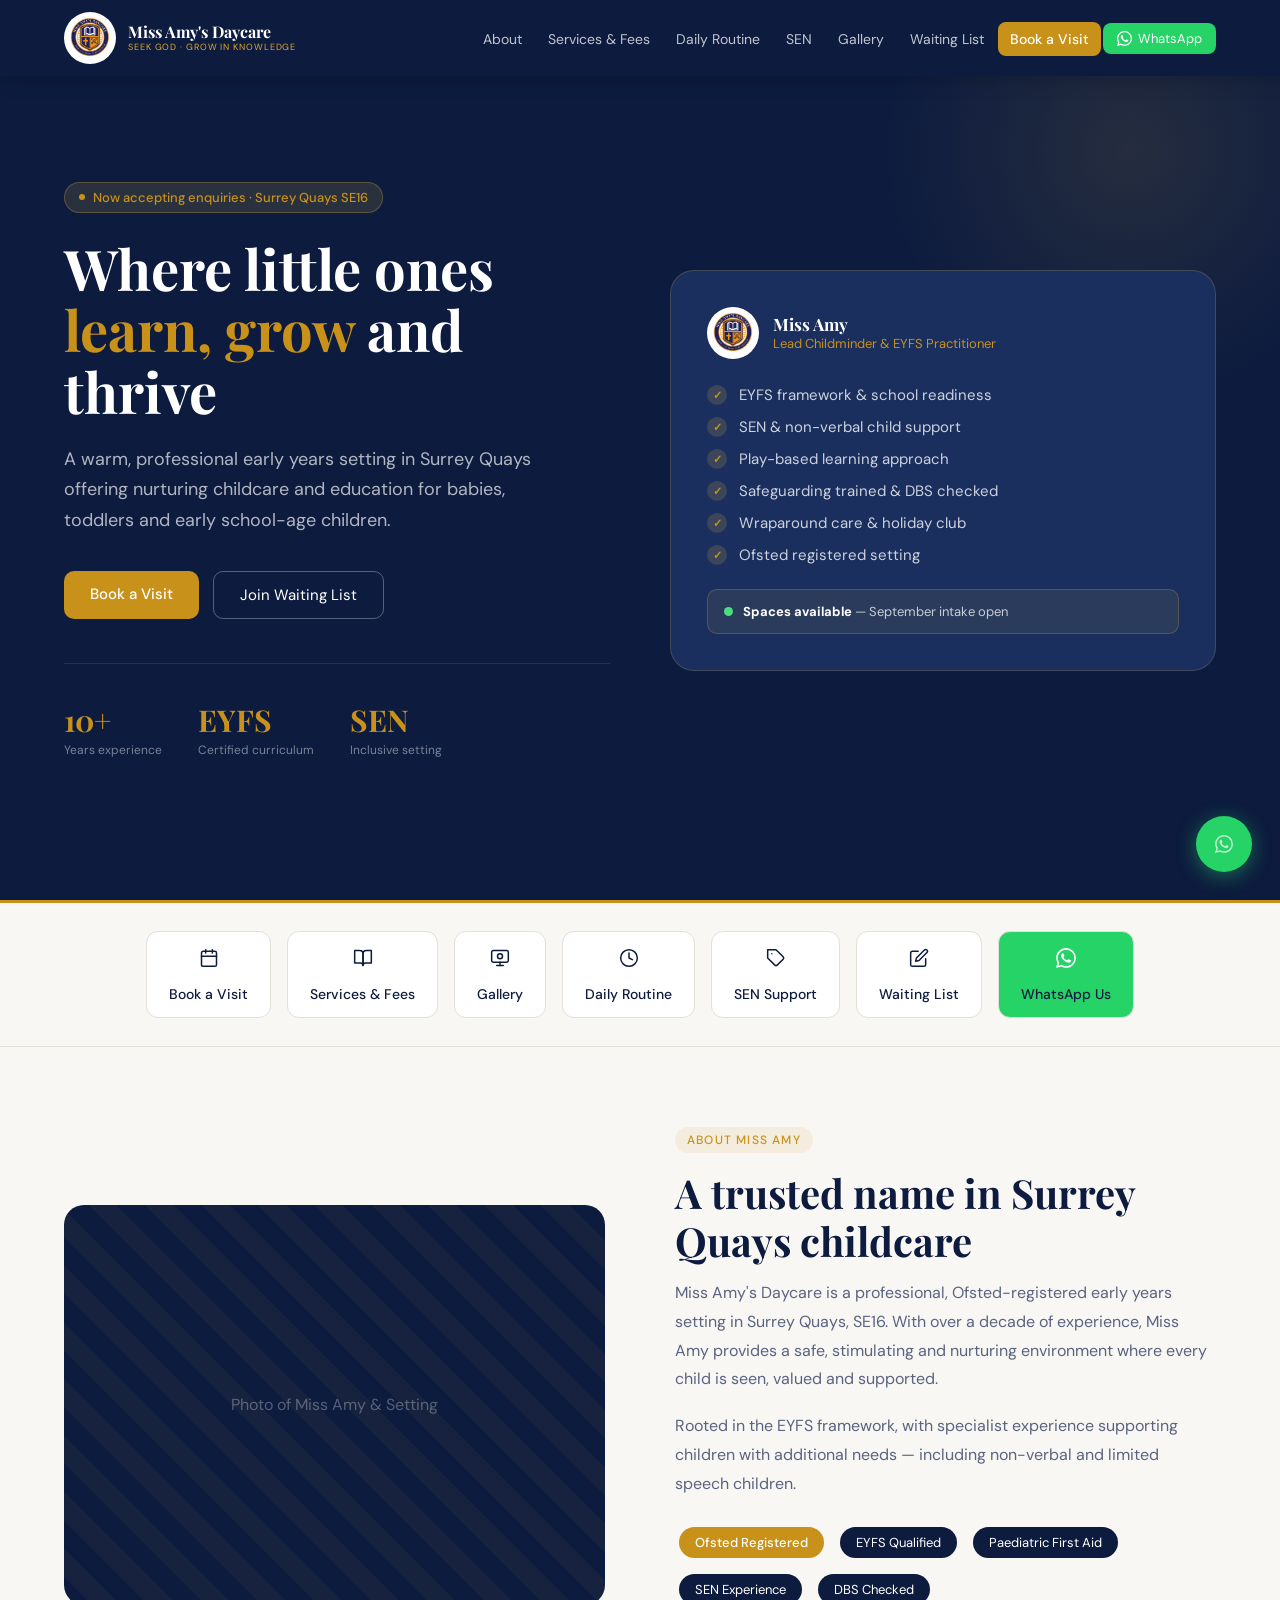
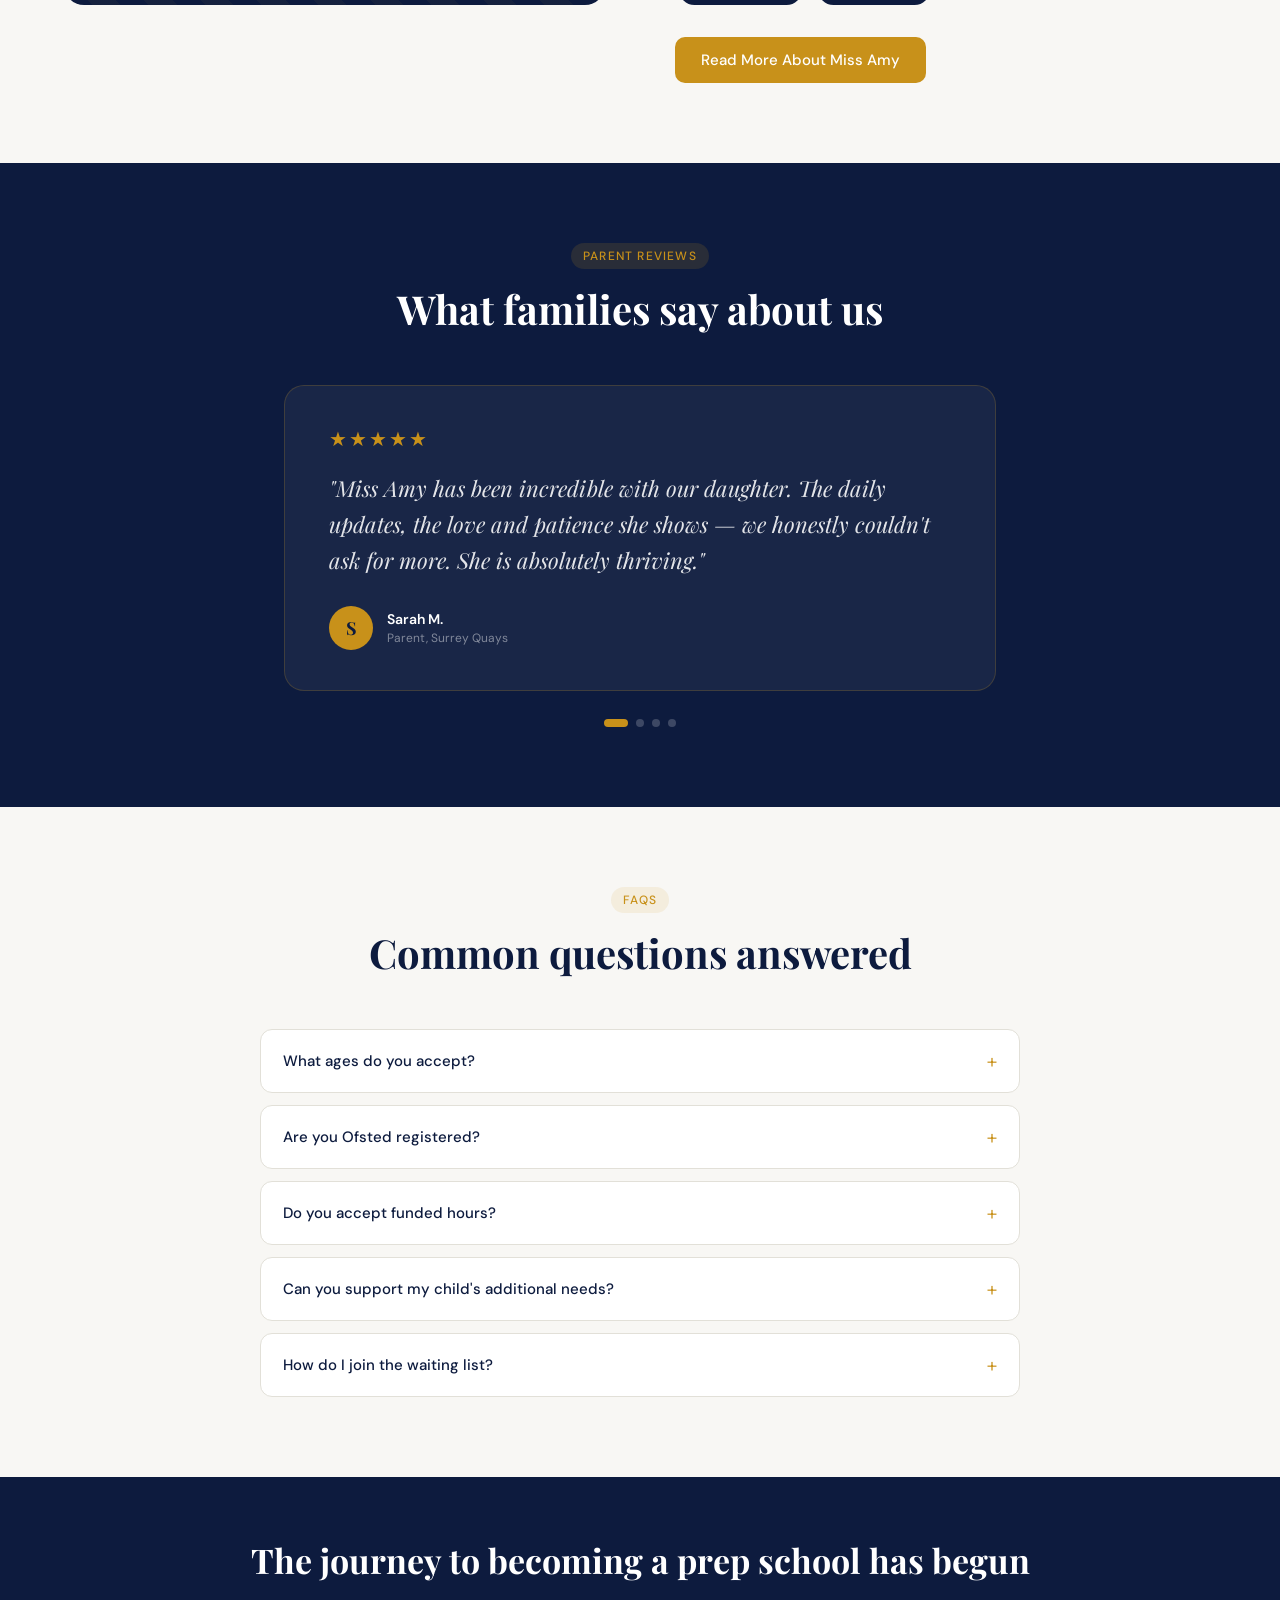
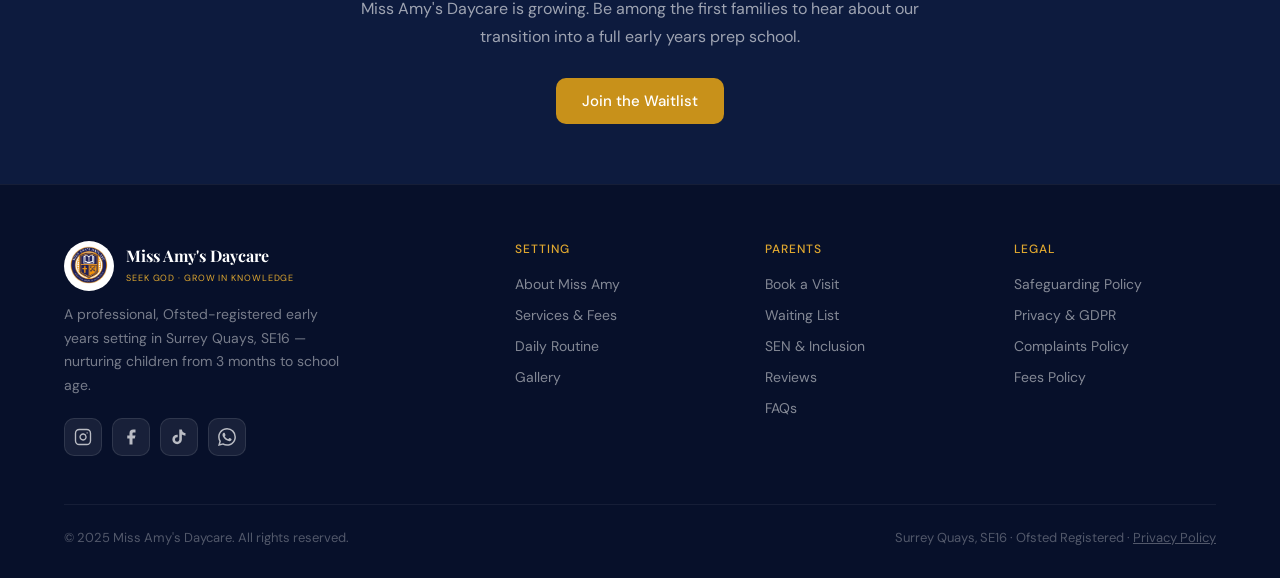
==== index.html @ d349f45c "Add files via upload" ====
<!DOCTYPE html>
<html lang="en">
<head>
  <meta charset="UTF-8">
  <meta name="viewport" content="width=device-width, initial-scale=1.0">
  <title>Miss Amy's Daycare — Surrey Quays SE16</title>
  <link rel="stylesheet" href="style.css">
  <style>
    /* HERO */
    #home {
      min-height: 100vh; background: var(--navy);
      display: grid; grid-template-columns: 1fr 1fr;
      align-items: center; padding: 120px 5% 80px; gap: 60px;
      position: relative; overflow: hidden;
    }
    #home::before {
      content: ''; position: absolute; top: -100px; right: -100px;
      width: 500px; height: 500px;
      background: radial-gradient(circle, rgba(245,200,66,0.1) 0%, transparent 70%);
      pointer-events: none;
    }
    .hero-badge {
      display: inline-flex; align-items: center; gap: 8px;
      background: rgba(245,200,66,0.12); border: 1px solid rgba(245,200,66,0.25);
      color: var(--yellow); font-size: 13px; font-weight: 500;
      padding: 6px 14px; border-radius: 100px; margin-bottom: 24px;
    }
    .hero-badge::before { content:''; width:6px; height:6px; background:var(--yellow); border-radius:50%; }
    .hero-content h1 { font-size: clamp(34px,5vw,56px); color: var(--white); line-height: 1.1; margin-bottom: 22px; }
    .hero-content h1 em { font-style: normal; color: var(--yellow); }
    .hero-content p { font-size: 18px; line-height: 1.7; color: rgba(255,255,255,0.68); max-width: 480px; margin-bottom: 36px; }
    .hero-actions { display: flex; gap: 14px; flex-wrap: wrap; }
    .hero-stats { display: flex; gap: 36px; margin-top: 44px; padding-top: 36px; border-top: 1px solid rgba(255,255,255,0.1); }
    .stat-num { font-family: 'Playfair Display', serif; font-size: 30px; color: var(--yellow); font-weight: 700; }
    .stat-label { font-size: 12px; color: rgba(255,255,255,0.45); margin-top: 2px; }

    .hero-card { background: var(--navy-mid); border: 1px solid rgba(245,200,66,0.18); border-radius: 24px; padding: 36px; }
    .hero-card-header { display: flex; align-items: center; gap: 14px; margin-bottom: 26px; }
    .avatar { width: 52px; height: 52px; border-radius: 50%; background: var(--yellow); display: flex; align-items: center; justify-content: center; font-family: 'Playfair Display', serif; font-size: 22px; color: var(--navy); font-weight: 700; }
    .hero-card-header h3 { color: var(--white); font-size: 17px; }
    .hero-card-header p { color: var(--yellow); font-size: 13px; margin: 0; }
    .feature-list { list-style: none; display: flex; flex-direction: column; gap: 12px; }
    .feature-list li { display: flex; align-items: center; gap: 12px; color: rgba(255,255,255,0.78); font-size: 15px; }
    .feature-list li::before { content:'✓'; width:20px; height:20px; min-width:20px; background:rgba(245,200,66,0.15); color:var(--yellow); border-radius:50%; display:flex; align-items:center; justify-content:center; font-size:11px; font-weight:700; }
    .avail-badge { margin-top:24px; padding:13px 16px; background:rgba(245,200,66,0.08); border:1px solid rgba(245,200,66,0.2); border-radius:10px; display:flex; align-items:center; gap:10px; }
    .avail-dot { width:9px; height:9px; background:#4ade80; border-radius:50%; animation: pulse 2s infinite; }
    @keyframes pulse { 0%,100%{opacity:1} 50%{opacity:0.3} }
    .avail-badge span { color:rgba(255,255,255,0.75); font-size:13px; }

    /* QUICK ACTIONS */
    .quick-actions { background: var(--off-white); padding: 28px 5%; border-top: 3px solid var(--yellow); border-bottom: 1px solid var(--border); }
    .quick-actions-inner { display: flex; gap: 16px; justify-content: center; flex-wrap: wrap; }
    .quick-btn {
      background: var(--white); color: var(--navy);
      padding: 14px 22px; border-radius: 12px;
      text-decoration: none; font-size: 14px; font-weight: 500;
      display: flex; align-items: center; gap: 10px;
      transition: all 0.25s; border: 1.5px solid var(--border);
      flex-direction: column; text-align: center;
    }
    .quick-btn:hover { background: var(--navy); color: var(--white); border-color: var(--navy); transform: translateY(-3px); box-shadow: 0 8px 24px rgba(13,27,62,0.12); }
    .quick-btn .icon { font-size: 22px; }
    .quick-btn:hover .icon { transform: scale(1.1); }

    /* ABOUT STRIP */
    .about-strip { background: var(--off-white); padding: 80px 5%; }
    .about-strip-inner { display: grid; grid-template-columns: 1fr 1fr; gap: 70px; align-items: center; }
    .about-img { background: var(--navy); border-radius: 20px; height: 400px; display: flex; align-items: center; justify-content: center; position: relative; overflow: hidden; }
    .about-img::before { content:''; position:absolute; inset:0; background: repeating-linear-gradient(45deg,transparent,transparent 20px,rgba(245,200,66,0.04) 20px,rgba(245,200,66,0.04) 40px); }
    .about-img span { color: rgba(255,255,255,0.3); font-size: 16px; z-index:1; }
    .about-text p { font-size:16px; line-height:1.8; color:var(--muted); margin-bottom:18px; }
    .chips-row { display: flex; flex-wrap: wrap; gap: 8px; margin-top: 24px; }



    /* FAQS */
    #faqs { background: var(--off-white); }
    .faq-list { max-width: 760px; margin: 0 auto; display: flex; flex-direction: column; gap: 12px; }
    .faq-item { background: var(--white); border-radius: 12px; border: 1px solid var(--border); overflow: hidden; }
    .faq-q { width:100%; text-align:left; padding:18px 22px; background:none; border:none; cursor:pointer; display:flex; justify-content:space-between; align-items:center; font-family:'DM Sans',sans-serif; font-size:15px; font-weight:500; color:var(--navy); }
    .faq-q::after { content:'+'; font-size:20px; color:var(--yellow); font-weight:300; }
    .faq-a { display:none; padding:0 22px 18px; font-size:14px; color:var(--muted); line-height:1.7; }
    .faq-item.open .faq-q::after { content:'−'; }
    .faq-item.open .faq-a { display:block; }

    /* VISION */
    .vision-bar { background: var(--navy); padding: 60px 5%; text-align: center; }
    .vision-bar h2 { font-size: clamp(22px,3vw,34px); color: var(--white); margin-bottom: 12px; }
    .vision-bar p { font-size:16px; color:rgba(255,255,255,0.6); max-width:560px; margin:0 auto 28px; line-height:1.7; }

    @media (max-width: 900px) {
      #home { grid-template-columns: 1fr; }
      .hero-card { display: none; }
      .about-strip-inner { grid-template-columns: 1fr; }
      .testi-grid { grid-template-columns: 1fr; }
    }
  </style>
</head>
<body>
  <div id="nav-placeholder"></div>

  <!-- HERO -->
  <section id="home">
    <div class="hero-content fade-in">
      <div class="hero-badge">Now accepting enquiries · Surrey Quays SE16</div>
      <h1>Where little ones <em>learn, grow</em> and thrive</h1>
      <p>A warm, professional early years setting in Surrey Quays offering nurturing childcare and education for babies, toddlers and early school-age children.</p>
      <div class="hero-actions">
        <a href="book-a-visit.html" class="btn-primary">Book a Visit</a>
        <a href="waiting-list.html" class="btn-outline-white">Join Waiting List</a>
      </div>
      <div class="hero-stats">
        <div><div class="stat-num">10+</div><div class="stat-label">Years experience</div></div>
        <div><div class="stat-num">EYFS</div><div class="stat-label">Certified curriculum</div></div>
        <div><div class="stat-num">SEN</div><div class="stat-label">Inclusive setting</div></div>
      </div>
    </div>
    <div class="hero-card fade-in">
      <div class="hero-card-header">
        <div class="avatar" style="background:white;padding:2px;"><img src="MISSAMY_LOGO.png" alt="Logo" style="width:100%;height:100%;object-fit:contain;border-radius:50%;"></div>
        <div><h3>Miss Amy</h3><p>Lead Childminder &amp; EYFS Practitioner</p></div>
      </div>
      <ul class="feature-list">
        <li>EYFS framework &amp; school readiness</li>
        <li>SEN &amp; non-verbal child support</li>
        <li>Play-based learning approach</li>
        <li>Safeguarding trained &amp; DBS checked</li>
        <li>Wraparound care &amp; holiday club</li>
        <li>Ofsted registered setting</li>
      </ul>
      <div class="avail-badge">
        <div class="avail-dot"></div>
        <span><strong style="color:white">Spaces available</strong> — September intake open</span>
      </div>
    </div>
  </section>

  <!-- QUICK ACTION BUTTONS -->
  <div class="quick-actions">
    <div class="quick-actions-inner">
      <a href="book-a-visit.html" class="quick-btn"><span class="icon"><svg width="20" height="20" viewBox="0 0 24 24" fill="none" stroke="currentColor" stroke-width="1.8" stroke-linecap="round" stroke-linejoin="round"><rect x="3" y="4" width="18" height="18" rx="2"/><line x1="16" y1="2" x2="16" y2="6"/><line x1="8" y1="2" x2="8" y2="6"/><line x1="3" y1="10" x2="21" y2="10"/></svg></span> Book a Visit</a>
      <a href="services.html" class="quick-btn"><span class="icon"><svg width="20" height="20" viewBox="0 0 24 24" fill="none" stroke="currentColor" stroke-width="1.8" stroke-linecap="round" stroke-linejoin="round"><path d="M2 3h6a4 4 0 0 1 4 4v14a3 3 0 0 0-3-3H2z"/><path d="M22 3h-6a4 4 0 0 0-4 4v14a3 3 0 0 1 3-3h7z"/></svg></span> Services &amp; Fees</a>
      <a href="gallery.html" class="quick-btn"><span class="icon"><svg width="20" height="20" viewBox="0 0 24 24" fill="none" stroke="currentColor" stroke-width="1.8" stroke-linecap="round" stroke-linejoin="round"><rect x="2" y="3" width="20" height="14" rx="2"/><circle cx="12" cy="10" r="3"/><line x1="8" y1="21" x2="16" y2="21"/><line x1="12" y1="17" x2="12" y2="21"/></svg></span> Gallery</a>
      <a href="daily-routine.html" class="quick-btn"><span class="icon"><svg width="20" height="20" viewBox="0 0 24 24" fill="none" stroke="currentColor" stroke-width="1.8" stroke-linecap="round" stroke-linejoin="round"><circle cx="12" cy="12" r="10"/><polyline points="12,6 12,12 16,14"/></svg></span> Daily Routine</a>
      <a href="sen.html" class="quick-btn"><span class="icon"><svg width="20" height="20" viewBox="0 0 24 24" fill="none" stroke="currentColor" stroke-width="1.8" stroke-linecap="round" stroke-linejoin="round"><path d="M20.59 13.41l-7.17 7.17a2 2 0 0 1-2.83 0L2 12V2h10l8.59 8.59a2 2 0 0 1 0 2.82z"/><line x1="7" y1="7" x2="7.01" y2="7"/></svg></span> SEN Support</a>
      <a href="waiting-list.html" class="quick-btn"><span class="icon"><svg width="20" height="20" viewBox="0 0 24 24" fill="none" stroke="currentColor" stroke-width="1.8" stroke-linecap="round" stroke-linejoin="round"><path d="M11 4H4a2 2 0 0 0-2 2v14a2 2 0 0 0 2 2h14a2 2 0 0 0 2-2v-7"/><path d="M18.5 2.5a2.121 2.121 0 0 1 3 3L12 15l-4 1 1-4 9.5-9.5z"/></svg></span> Waiting List</a>
      <a href="https://wa.me/447700000000" target="_blank" class="quick-btn" style="background:#25D366"><span class="icon"><svg width="20" height="20" viewBox="0 0 24 24" fill="white" style="flex-shrink:0"><path d="M17.472 14.382c-.297-.149-1.758-.867-2.03-.967-.273-.099-.471-.148-.67.15-.197.297-.767.966-.94 1.164-.173.199-.347.223-.644.075-.297-.15-1.255-.463-2.39-1.475-.883-.788-1.48-1.761-1.653-2.059-.173-.297-.018-.458.13-.606.134-.133.298-.347.446-.52.149-.174.198-.298.298-.497.099-.198.05-.371-.025-.52-.075-.149-.669-1.612-.916-2.207-.242-.579-.487-.5-.669-.51-.173-.008-.371-.01-.57-.01-.198 0-.52.074-.792.372-.272.297-1.04 1.016-1.04 2.479 0 1.462 1.065 2.875 1.213 3.074.149.198 2.096 3.2 5.077 4.487.709.306 1.262.489 1.694.625.712.227 1.36.195 1.871.118.571-.085 1.758-.719 2.006-1.413.248-.694.248-1.289.173-1.413-.074-.124-.272-.198-.57-.347m-5.421 7.403h-.004a9.87 9.87 0 0 1-5.031-1.378l-.361-.214-3.741.982.998-3.648-.235-.374a9.86 9.86 0 0 1-1.51-5.26c.001-5.45 4.436-9.884 9.888-9.884 2.64 0 5.122 1.03 6.988 2.898a9.825 9.825 0 0 1 2.893 6.994c-.003 5.45-4.437 9.884-9.885 9.884m8.413-18.297A11.815 11.815 0 0 0 12.05 0C5.495 0 .16 5.335.157 11.892c0 2.096.547 4.142 1.588 5.945L.057 24l6.305-1.654a11.882 11.882 0 0 0 5.683 1.448h.005c6.554 0 11.89-5.335 11.893-11.893a11.821 11.821 0 0 0-3.48-8.413z"/></svg></span> WhatsApp Us</a>
    </div>
  </div>

  <!-- ABOUT STRIP -->
  <div class="about-strip">
    <div class="about-strip-inner">
      <div class="about-img"><span>Photo of Miss Amy &amp; Setting</span></div>
      <div class="about-text fade-in">
        <span class="section-label">About Miss Amy</span>
        <h2 class="section-title">A trusted name in Surrey Quays childcare</h2>
        <p>Miss Amy's Daycare is a professional, Ofsted-registered early years setting in Surrey Quays, SE16. With over a decade of experience, Miss Amy provides a safe, stimulating and nurturing environment where every child is seen, valued and supported.</p>
        <p>Rooted in the EYFS framework, with specialist experience supporting children with additional needs — including non-verbal and limited speech children.</p>
        <div class="chips-row">
          <span class="chip yellow">Ofsted Registered</span>
          <span class="chip">EYFS Qualified</span>
          <span class="chip">Paediatric First Aid</span>
          <span class="chip">SEN Experience</span>
          <span class="chip">DBS Checked</span>
        </div>
        <div style="margin-top:28px">
          <a href="about.html" class="btn-primary">Read More About Miss Amy</a>
        </div>
      </div>
    </div>
  </div>

  <!-- TESTIMONIALS SLIDESHOW -->
  <section id="testimonials" style="background:var(--navy);padding:80px 5%;">
    <div class="section-header center fade-in">
      <span class="section-label" style="background:rgba(200,145,26,0.15)">Parent Reviews</span>
      <h2 class="section-title" style="color:white">What families say about us</h2>
    </div>
    <div class="fade-in" style="max-width:720px;margin:0 auto;position:relative;">
      <div style="overflow:hidden;">
        <div id="testiTrack" style="display:flex;transition:transform 0.5s cubic-bezier(0.4,0,0.2,1);">
          <div style="min-width:100%;padding:0 4px;">
            <div style="background:rgba(255,255,255,0.05);border:1px solid rgba(200,145,26,0.22);border-radius:20px;padding:40px 44px;">
              <div style="color:var(--yellow);font-size:20px;letter-spacing:2px;margin-bottom:18px;">&#9733;&#9733;&#9733;&#9733;&#9733;</div>
              <blockquote style="font-family:'Playfair Display',serif;font-size:22px;color:rgba(255,255,255,0.88);line-height:1.65;font-style:italic;margin-bottom:28px;">"Miss Amy has been incredible with our daughter. The daily updates, the love and patience she shows — we honestly couldn't ask for more. She is absolutely thriving."</blockquote>
              <div style="display:flex;align-items:center;gap:14px;"><div style="width:44px;height:44px;border-radius:50%;background:var(--yellow);display:flex;align-items:center;justify-content:center;font-family:'Playfair Display',serif;font-size:18px;color:var(--navy);font-weight:700;">S</div><div><div style="font-size:14px;font-weight:600;color:white;">Sarah M.</div><div style="font-size:12px;color:rgba(255,255,255,0.45);margin-top:2px;">Parent, Surrey Quays</div></div></div>
            </div>
          </div>
          <div style="min-width:100%;padding:0 4px;">
            <div style="background:rgba(255,255,255,0.05);border:1px solid rgba(200,145,26,0.22);border-radius:20px;padding:40px 44px;">
              <div style="color:var(--yellow);font-size:20px;letter-spacing:2px;margin-bottom:18px;">&#9733;&#9733;&#9733;&#9733;&#9733;</div>
              <blockquote style="font-family:'Playfair Display',serif;font-size:22px;color:rgba(255,255,255,0.88);line-height:1.65;font-style:italic;margin-bottom:28px;">"My son is non-verbal and Miss Amy has been a true blessing. She understands him in ways that genuinely surprised us. His communication has grown so much in just a few months."</blockquote>
              <div style="display:flex;align-items:center;gap:14px;"><div style="width:44px;height:44px;border-radius:50%;background:var(--yellow);display:flex;align-items:center;justify-content:center;font-family:'Playfair Display',serif;font-size:18px;color:var(--navy);font-weight:700;">D</div><div><div style="font-size:14px;font-weight:600;color:white;">David &amp; Priya K.</div><div style="font-size:12px;color:rgba(255,255,255,0.45);margin-top:2px;">Parents, Bermondsey</div></div></div>
            </div>
          </div>
          <div style="min-width:100%;padding:0 4px;">
            <div style="background:rgba(255,255,255,0.05);border:1px solid rgba(200,145,26,0.22);border-radius:20px;padding:40px 44px;">
              <div style="color:var(--yellow);font-size:20px;letter-spacing:2px;margin-bottom:18px;">&#9733;&#9733;&#9733;&#9733;&#9733;</div>
              <blockquote style="font-family:'Playfair Display',serif;font-size:22px;color:rgba(255,255,255,0.88);line-height:1.65;font-style:italic;margin-bottom:28px;">"Professional, warm, organised and so experienced. My children have been with Miss Amy for three years and they absolutely love going every single day."</blockquote>
              <div style="display:flex;align-items:center;gap:14px;"><div style="width:44px;height:44px;border-radius:50%;background:var(--yellow);display:flex;align-items:center;justify-content:center;font-family:'Playfair Display',serif;font-size:18px;color:var(--navy);font-weight:700;">T</div><div><div style="font-size:14px;font-weight:600;color:white;">Tracey O.</div><div style="font-size:12px;color:rgba(255,255,255,0.45);margin-top:2px;">Parent, Canada Water</div></div></div>
            </div>
          </div>
          <div style="min-width:100%;padding:0 4px;">
            <div style="background:rgba(255,255,255,0.05);border:1px solid rgba(200,145,26,0.22);border-radius:20px;padding:40px 44px;">
              <div style="color:var(--yellow);font-size:20px;letter-spacing:2px;margin-bottom:18px;">&#9733;&#9733;&#9733;&#9733;&#9733;</div>
              <blockquote style="font-family:'Playfair Display',serif;font-size:22px;color:rgba(255,255,255,0.88);line-height:1.65;font-style:italic;margin-bottom:28px;">"From the very first visit I knew this was the right place. Miss Amy's calm, professional approach and genuine love for children made us feel completely at ease from day one."</blockquote>
              <div style="display:flex;align-items:center;gap:14px;"><div style="width:44px;height:44px;border-radius:50%;background:var(--yellow);display:flex;align-items:center;justify-content:center;font-family:'Playfair Display',serif;font-size:18px;color:var(--navy);font-weight:700;">A</div><div><div style="font-size:14px;font-weight:600;color:white;">Amara J.</div><div style="font-size:12px;color:rgba(255,255,255,0.45);margin-top:2px;">Parent, Rotherhithe</div></div></div>
            </div>
          </div>
        </div>
      </div>
      <div id="testiDots" style="display:flex;justify-content:center;gap:8px;margin-top:28px;"></div>
    </div>
    <script>
      (function(){
        var track = document.getElementById('testiTrack');
        var dotsWrap = document.getElementById('testiDots');
        var slides = track.children;
        var cur = 0;
        for(var i=0;i<slides.length;i++){
          var d = document.createElement('button');
          d.style.cssText = 'width:8px;height:8px;border-radius:50%;background:rgba(255,255,255,0.2);border:none;cursor:pointer;padding:0;transition:all 0.2s;';
          if(i===0){ d.style.background='var(--yellow)'; d.style.width='24px'; d.style.borderRadius='4px'; }
          (function(idx){ d.onclick = function(){ goTo(idx); }; })(i);
          dotsWrap.appendChild(d);
        }
        function goTo(n){
          cur=n;
          track.style.transform='translateX(-'+(cur*100)+'%)';
          var dots = dotsWrap.children;
          for(var j=0;j<dots.length;j++){
            dots[j].style.background = j===cur ? 'var(--yellow)' : 'rgba(255,255,255,0.2)';
            dots[j].style.width = j===cur ? '24px' : '8px';
            dots[j].style.borderRadius = j===cur ? '4px' : '50%';
          }
        }
        setInterval(function(){ goTo((cur+1)%slides.length); }, 5000);
      })();
    </script>
  </section>

  <!-- FAQs -->
  <section id="faqs">
    <div class="section-header center fade-in">
      <span class="section-label">FAQs</span>
      <h2 class="section-title">Common questions answered</h2>
    </div>
    <div class="faq-list fade-in">
      <div class="faq-item"><button class="faq-q" onclick="toggleFaq(this)">What ages do you accept?</button><div class="faq-a">We welcome babies from 3 months through to school-age children up to 11 years.</div></div>
      <div class="faq-item"><button class="faq-q" onclick="toggleFaq(this)">Are you Ofsted registered?</button><div class="faq-a">Yes — fully Ofsted registered. You can use government-funded childcare hours and childcare vouchers where applicable.</div></div>
      <div class="faq-item"><button class="faq-q" onclick="toggleFaq(this)">Do you accept funded hours?</button><div class="faq-a">Yes, we accept 15 and 30 hours government-funded childcare for eligible children. Enquire to check availability.</div></div>
      <div class="faq-item"><button class="faq-q" onclick="toggleFaq(this)">Can you support my child's additional needs?</button><div class="faq-a">Yes. Miss Amy has extensive experience supporting children with SEN including non-verbal and limited speech. <a href="sen.html">Visit our SEN page</a> to learn more.</div></div>
      <div class="faq-item"><button class="faq-q" onclick="toggleFaq(this)">How do I join the waiting list?</button><div class="faq-a">Complete our <a href="waiting-list.html">waiting list form</a> or <a href="book-a-visit.html">book a visit</a> to discuss your needs in person.</div></div>
    </div>
  </section>

  <!-- VISION -->
  <div class="vision-bar">
    <h2>The journey to becoming a prep school has begun</h2>
    <p>Miss Amy's Daycare is growing. Be among the first families to hear about our transition into a full early years prep school.</p>
    <a href="waiting-list.html" class="btn-primary">Join the Waitlist</a>
  </div>

  <div id="footer-placeholder"></div>

  <script src="shared.js"></script>
  <script>
    renderNav('index.html');
    renderFooter();
    initFadeIn();
    function toggleFaq(btn) {
      const item = btn.parentElement;
      const wasOpen = item.classList.contains('open');
      document.querySelectorAll('.faq-item').forEach(i => i.classList.remove('open'));
      if (!wasOpen) item.classList.add('open');
    }
  </script>
</body>
</html>
---- style.css ----
@import url('https://fonts.googleapis.com/css2?family=Playfair+Display:wght@600;700&family=DM+Sans:wght@300;400;500&display=swap');

:root {
  --navy: #0d1b3e;
  --navy-mid: #1a2f5e;
  --navy-light: #243a72;
  --yellow: #c8911a;
  --yellow-light: #e0a830;
  --yellow-pale: #f5ead0;
  --white: #ffffff;
  --off-white: #f8f7f4;
  --text: #1a1a2e;
  --muted: #5a6380;
  --border: #e2e0d8;
  --radius: 16px;
  --radius-sm: 8px;
}

* { margin: 0; padding: 0; box-sizing: border-box; }
html { scroll-behavior: smooth; }
body { font-family: 'DM Sans', sans-serif; color: var(--text); background: var(--white); overflow-x: hidden; }
h1, h2, h3, h4 { font-family: 'Playfair Display', serif; }

/* NAV */
nav {
  position: fixed; top: 0; left: 0; right: 0; z-index: 100;
  background: var(--navy);
  display: flex; align-items: center; justify-content: space-between;
  padding: 0 5%; height: 76px;
  box-shadow: 0 2px 20px rgba(0,0,0,0.2);
}
.logo { display: flex; align-items: center; gap: 12px; text-decoration: none; }
.logo-mark {
  width: 52px; height: 52px;
  border-radius: 50%; overflow: hidden;
  background: white; padding: 2px;
  display: flex; align-items: center; justify-content: center; flex-shrink: 0;
}
.logo-mark img { width: 100%; height: 100%; object-fit: contain; border-radius: 50%; }
.logo-text { display: flex; flex-direction: column; }
.logo-text span:first-child { font-family: 'Playfair Display', serif; font-size: 16px; font-weight: 700; color: var(--white); line-height: 1.1; }
.logo-text span:last-child { font-size: 9px; color: var(--yellow-light); letter-spacing: 0.1em; text-transform: uppercase; }
.nav-links { display: flex; gap: 2px; list-style: none; align-items: center; }
.nav-links a { text-decoration: none; color: rgba(255,255,255,0.75); font-size: 14px; padding: 8px 12px; border-radius: 8px; transition: all 0.2s; }
.nav-links a:hover { color: var(--yellow-light); background: rgba(200,145,26,0.12); }
.nav-links a.active { color: var(--yellow-light); }
.nav-cta { background: var(--yellow) !important; color: var(--white) !important; font-weight: 500 !important; }
.nav-cta:hover { background: var(--yellow-light) !important; color: var(--white) !important; }

/* WHATSAPP NAV BUTTON */
.nav-whatsapp {
  display: flex; align-items: center; gap: 6px;
  background: #25D366; color: white !important;
  padding: 7px 14px !important; border-radius: 8px;
  font-size: 13px !important;
}
.nav-whatsapp:hover { background: #1ebe5d !important; color: white !important; }

.hamburger { display: none; flex-direction: column; gap: 5px; cursor: pointer; background: none; border: none; padding: 4px; }
.hamburger span { display: block; width: 24px; height: 2px; background: var(--white); border-radius: 2px; transition: 0.3s; }

/* MOBILE NAV */
.mobile-menu {
  display: none; position: fixed; top: 76px; left: 0; right: 0;
  background: var(--navy); z-index: 99; padding: 16px 5% 24px;
  border-top: 1px solid rgba(255,255,255,0.1);
  flex-direction: column; gap: 4px;
}
.mobile-menu.open { display: flex; }
.mobile-menu a { color: rgba(255,255,255,0.8); text-decoration: none; font-size: 15px; padding: 10px 12px; border-radius: 8px; }
.mobile-menu a:hover { background: rgba(255,255,255,0.05); color: var(--yellow-light); }

/* PAGE HERO (inner pages) */
.page-hero {
  background: var(--navy); padding: 130px 5% 70px;
  text-align: center; position: relative; overflow: hidden;
}
.page-hero::before {
  content: ''; position: absolute; top: -80px; left: 50%; transform: translateX(-50%);
  width: 600px; height: 600px;
  background: radial-gradient(circle, rgba(200,145,26,0.1) 0%, transparent 70%);
  pointer-events: none;
}
.page-hero h1 { font-size: clamp(32px,5vw,52px); color: var(--white); margin-bottom: 16px; }
.page-hero p { font-size: 18px; color: rgba(255,255,255,0.65); max-width: 580px; margin: 0 auto; line-height: 1.7; }
.page-hero .section-label { background: rgba(200,145,26,0.15); }

/* SECTIONS */
section { padding: 80px 5%; }
.section-label {
  font-size: 12px; font-weight: 500; letter-spacing: 0.1em; text-transform: uppercase;
  color: var(--yellow); background: rgba(200,145,26,0.1);
  padding: 5px 12px; border-radius: 100px; display: inline-block; margin-bottom: 16px;
}
.section-title { font-size: clamp(26px,4vw,40px); color: var(--navy); line-height: 1.2; margin-bottom: 14px; }
.section-subtitle { font-size: 17px; color: var(--muted); line-height: 1.7; max-width: 560px; }
.section-header { margin-bottom: 52px; }
.section-header.center { text-align: center; }
.section-header.center .section-subtitle { margin: 0 auto; }

/* BUTTONS */
.btn-primary { background: var(--yellow); color: var(--white); padding: 13px 26px; border-radius: 10px; font-weight: 500; font-size: 15px; text-decoration: none; border: none; cursor: pointer; transition: all 0.2s; display: inline-block; font-family: 'DM Sans', sans-serif; }
.btn-primary:hover { background: var(--yellow-light); transform: translateY(-1px); box-shadow: 0 6px 20px rgba(200,145,26,0.3); }
.btn-outline { background: transparent; color: var(--navy); padding: 13px 26px; border-radius: 10px; font-weight: 400; font-size: 15px; text-decoration: none; border: 2px solid var(--navy); transition: all 0.2s; display: inline-block; }
.btn-outline:hover { background: var(--navy); color: var(--white); }
.btn-outline-white { background: transparent; color: var(--white); padding: 13px 26px; border-radius: 10px; font-size: 15px; text-decoration: none; border: 1.5px solid rgba(255,255,255,0.3); transition: all 0.2s; display: inline-block; }
.btn-outline-white:hover { border-color: rgba(255,255,255,0.6); background: rgba(255,255,255,0.05); }
.btn-whatsapp { background: #25D366; color: white; padding: 13px 26px; border-radius: 10px; font-weight: 500; font-size: 15px; text-decoration: none; display: inline-flex; align-items: center; gap: 8px; transition: all 0.2s; }
.btn-whatsapp:hover { background: #1ebe5d; transform: translateY(-1px); }
.btn-navy { background: var(--navy); color: var(--white); padding: 13px 26px; border-radius: 10px; font-weight: 500; font-size: 15px; text-decoration: none; border: none; cursor: pointer; transition: all 0.2s; display: inline-block; }
.btn-navy:hover { background: var(--navy-mid); transform: translateY(-1px); }

/* FORMS */
.form-card { background: var(--white); border-radius: 20px; padding: 48px; box-shadow: 0 4px 40px rgba(13,27,62,0.08); border: 1px solid var(--border); max-width: 780px; margin: 0 auto; }
.form-section-title { font-size: 18px; color: var(--navy); margin-bottom: 20px; padding-bottom: 12px; border-bottom: 2px solid var(--yellow); font-family: 'Playfair Display', serif; }
.form-grid { display: grid; grid-template-columns: 1fr 1fr; gap: 20px; margin-bottom: 20px; }
.form-group { display: flex; flex-direction: column; gap: 6px; margin-bottom: 20px; }
.form-group.full { grid-column: 1 / -1; }
.form-group label { font-size: 13px; color: var(--muted); font-weight: 500; }
.form-group label .req { color: var(--yellow); margin-left: 2px; }
.form-group input, .form-group select, .form-group textarea {
  background: var(--off-white); border: 1.5px solid var(--border);
  border-radius: 10px; padding: 12px 16px;
  color: var(--text); font-family: 'DM Sans', sans-serif;
  font-size: 15px; outline: none; transition: border-color 0.2s;
}
.form-group input:focus, .form-group select:focus, .form-group textarea:focus { border-color: var(--yellow); background: var(--white); }
.form-group textarea { resize: vertical; min-height: 100px; }
.form-group input[type="checkbox"], .form-group input[type="radio"] { width: auto; margin-right: 8px; }
.checkbox-group { display: flex; flex-direction: column; gap: 10px; }
.checkbox-label { display: flex; align-items: center; gap: 10px; font-size: 15px; color: var(--text); cursor: pointer; }
.form-submit { width: 100%; padding: 16px; font-size: 16px; margin-top: 8px; }
.form-note { font-size: 13px; color: var(--muted); text-align: center; margin-top: 12px; line-height: 1.6; }

/* FOOTER */
footer { background: #07102a; padding: 56px 5% 32px; border-top: 1px solid rgba(255,255,255,0.06); }
.footer-grid { display: grid; grid-template-columns: 2fr 1fr 1fr 1fr; gap: 48px; margin-bottom: 48px; }
.footer-brand { display: flex; flex-direction: column; }
.footer-brand p { font-size: 14px; color: rgba(255,255,255,0.45); line-height: 1.7; margin-top: 12px; max-width: 280px; }
.footer-logo { display: flex; align-items: center; gap: 12px; text-decoration: none; }
.footer-logo-mark { width: 50px; height: 50px; border-radius: 50%; overflow: hidden; background: white; padding: 2px; flex-shrink: 0; }
.footer-logo-mark img { width: 100%; height: 100%; object-fit: contain; border-radius: 50%; }
.footer-logo-text strong { font-family: 'Playfair Display', serif; font-size: 16px; color: white; display: block; line-height: 1.2; }
.footer-logo-text span { font-size: 9px; color: var(--yellow-light); letter-spacing: 0.1em; text-transform: uppercase; }
.footer-col h4 { color: var(--yellow-light); font-size: 12px; text-transform: uppercase; letter-spacing: 0.08em; margin-bottom: 16px; font-family: 'DM Sans', sans-serif; font-weight: 500; }
.footer-col ul { list-style: none; display: flex; flex-direction: column; gap: 10px; }
.footer-col ul li a { color: rgba(255,255,255,0.5); text-decoration: none; font-size: 14px; transition: color 0.2s; }
.footer-col ul li a:hover { color: var(--yellow-light); }
.social-links { display: flex; gap: 10px; margin-top: 20px; }
.social-btn { width: 38px; height: 38px; border-radius: 10px; background: rgba(255,255,255,0.07); border: 1px solid rgba(255,255,255,0.1); display: flex; align-items: center; justify-content: center; text-decoration: none; font-size: 17px; transition: all 0.2s; }
.social-btn:hover { background: rgba(200,145,26,0.2); border-color: rgba(200,145,26,0.4); }
.footer-bottom { display: flex; justify-content: space-between; align-items: center; padding-top: 24px; border-top: 1px solid rgba(255,255,255,0.06); font-size: 13px; color: rgba(255,255,255,0.3); flex-wrap: wrap; gap: 8px; }

/* FADE IN */
.fade-in { opacity: 0; transform: translateY(20px); transition: opacity 0.6s ease, transform 0.6s ease; }
.fade-in.visible { opacity: 1; transform: translateY(0); }

/* CARDS */
.card { background: var(--off-white); border-radius: var(--radius); padding: 32px; border: 1px solid var(--border); transition: all 0.3s; }
.card:hover { transform: translateY(-3px); box-shadow: 0 12px 40px rgba(13,27,62,0.08); }

/* CHIPS */
.chip { background: var(--navy); color: var(--white); padding: 7px 16px; border-radius: 100px; font-size: 13px; display: inline-block; margin: 4px; }
.chip.yellow { background: var(--yellow); color: var(--white); font-weight: 500; }

/* SUCCESS MESSAGE */
.success-msg { background: #ecfdf5; border: 1px solid #6ee7b7; border-radius: 12px; padding: 20px 24px; color: #065f46; font-size: 15px; display: none; margin-top: 16px; }
.success-msg.show { display: block; }

/* WHATSAPP FLOAT */
.wa-float {
  position: fixed; bottom: 28px; right: 28px; z-index: 999;
  width: 56px; height: 56px; background: #25d366;
  border-radius: 50%; display: flex; align-items: center; justify-content: center;
  box-shadow: 0 4px 20px rgba(37,211,102,0.45); transition: transform 0.2s;
  text-decoration: none; font-size: 28px; line-height: 1;
}
.wa-float:hover { transform: scale(1.12); }

/* RESPONSIVE */
@media (max-width: 900px) {
  .nav-links { display: none; }
  .hamburger { display: flex; }
  .footer-grid { grid-template-columns: 1fr 1fr; }
}
@media (max-width: 768px) {
  .form-grid { grid-template-columns: 1fr; }
  .form-card { padding: 28px 20px; }
}
@media (max-width: 600px) {
  .footer-grid { grid-template-columns: 1fr; }
}
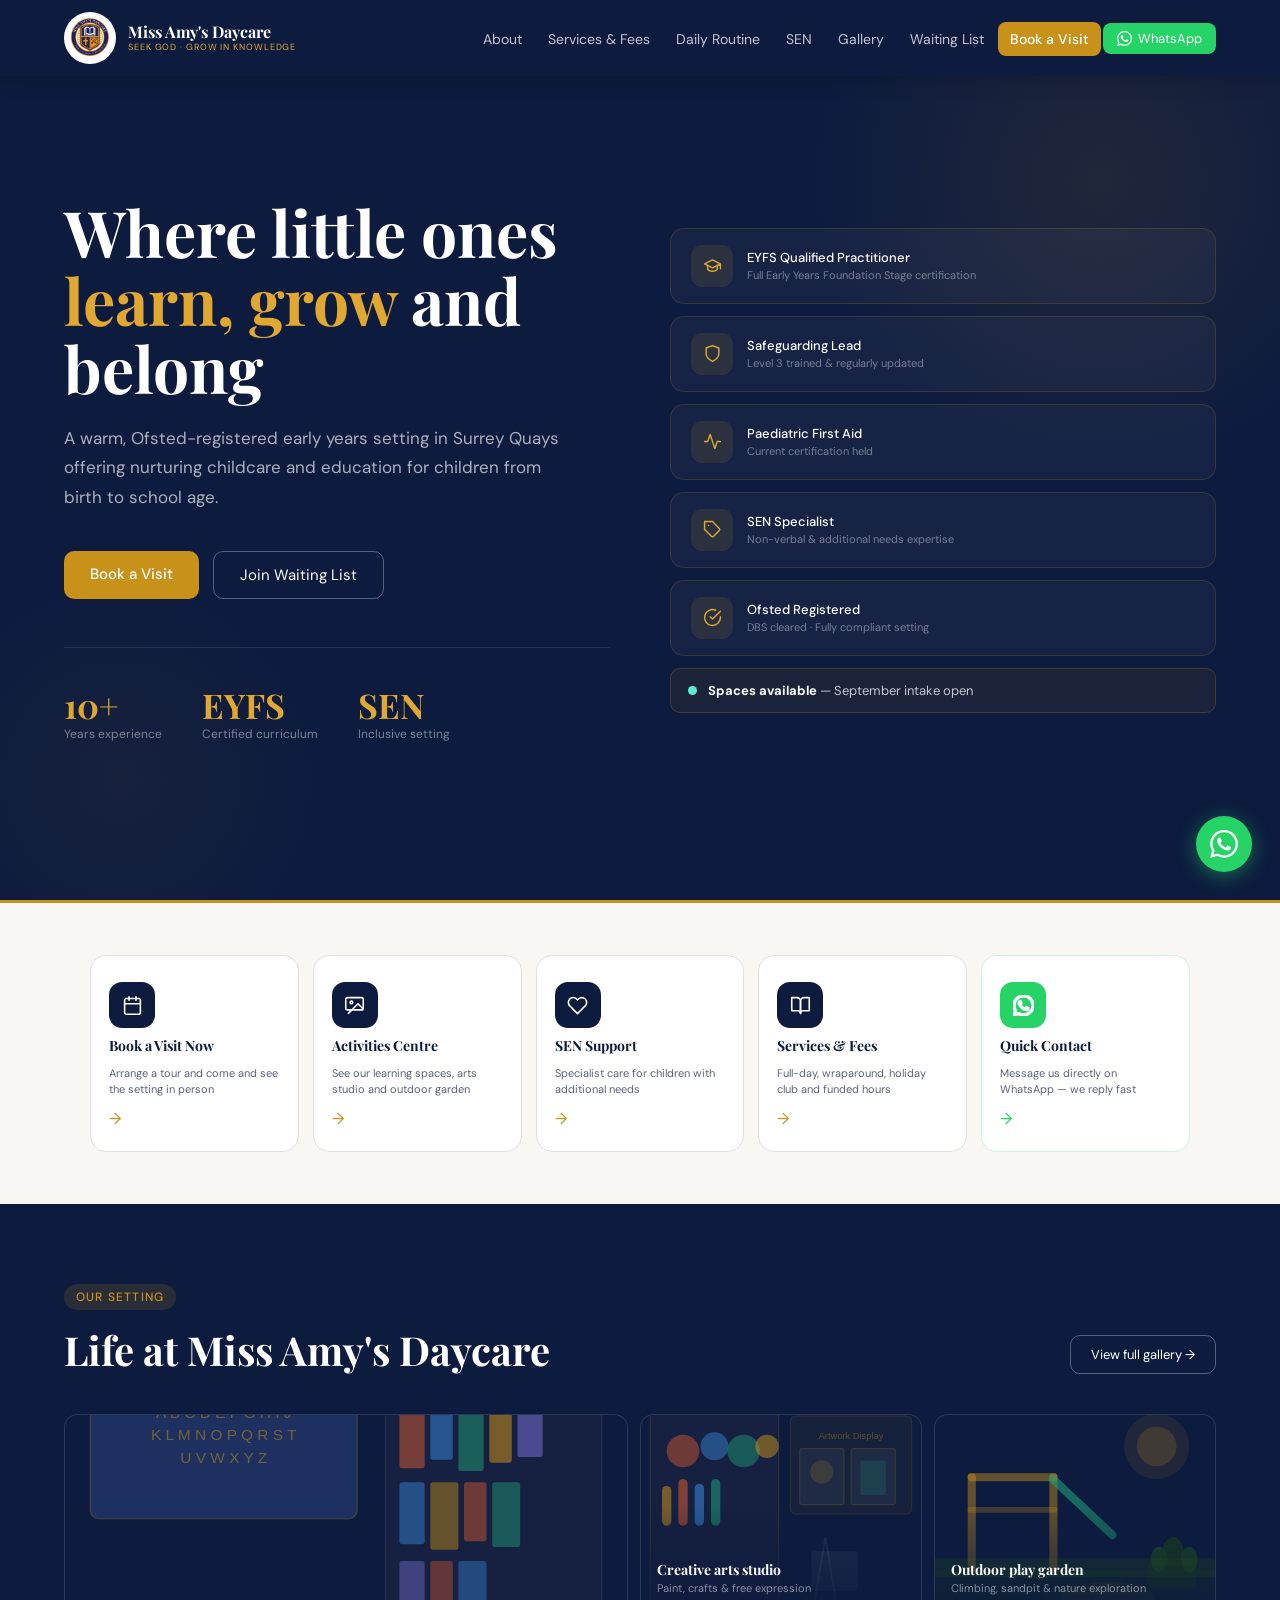
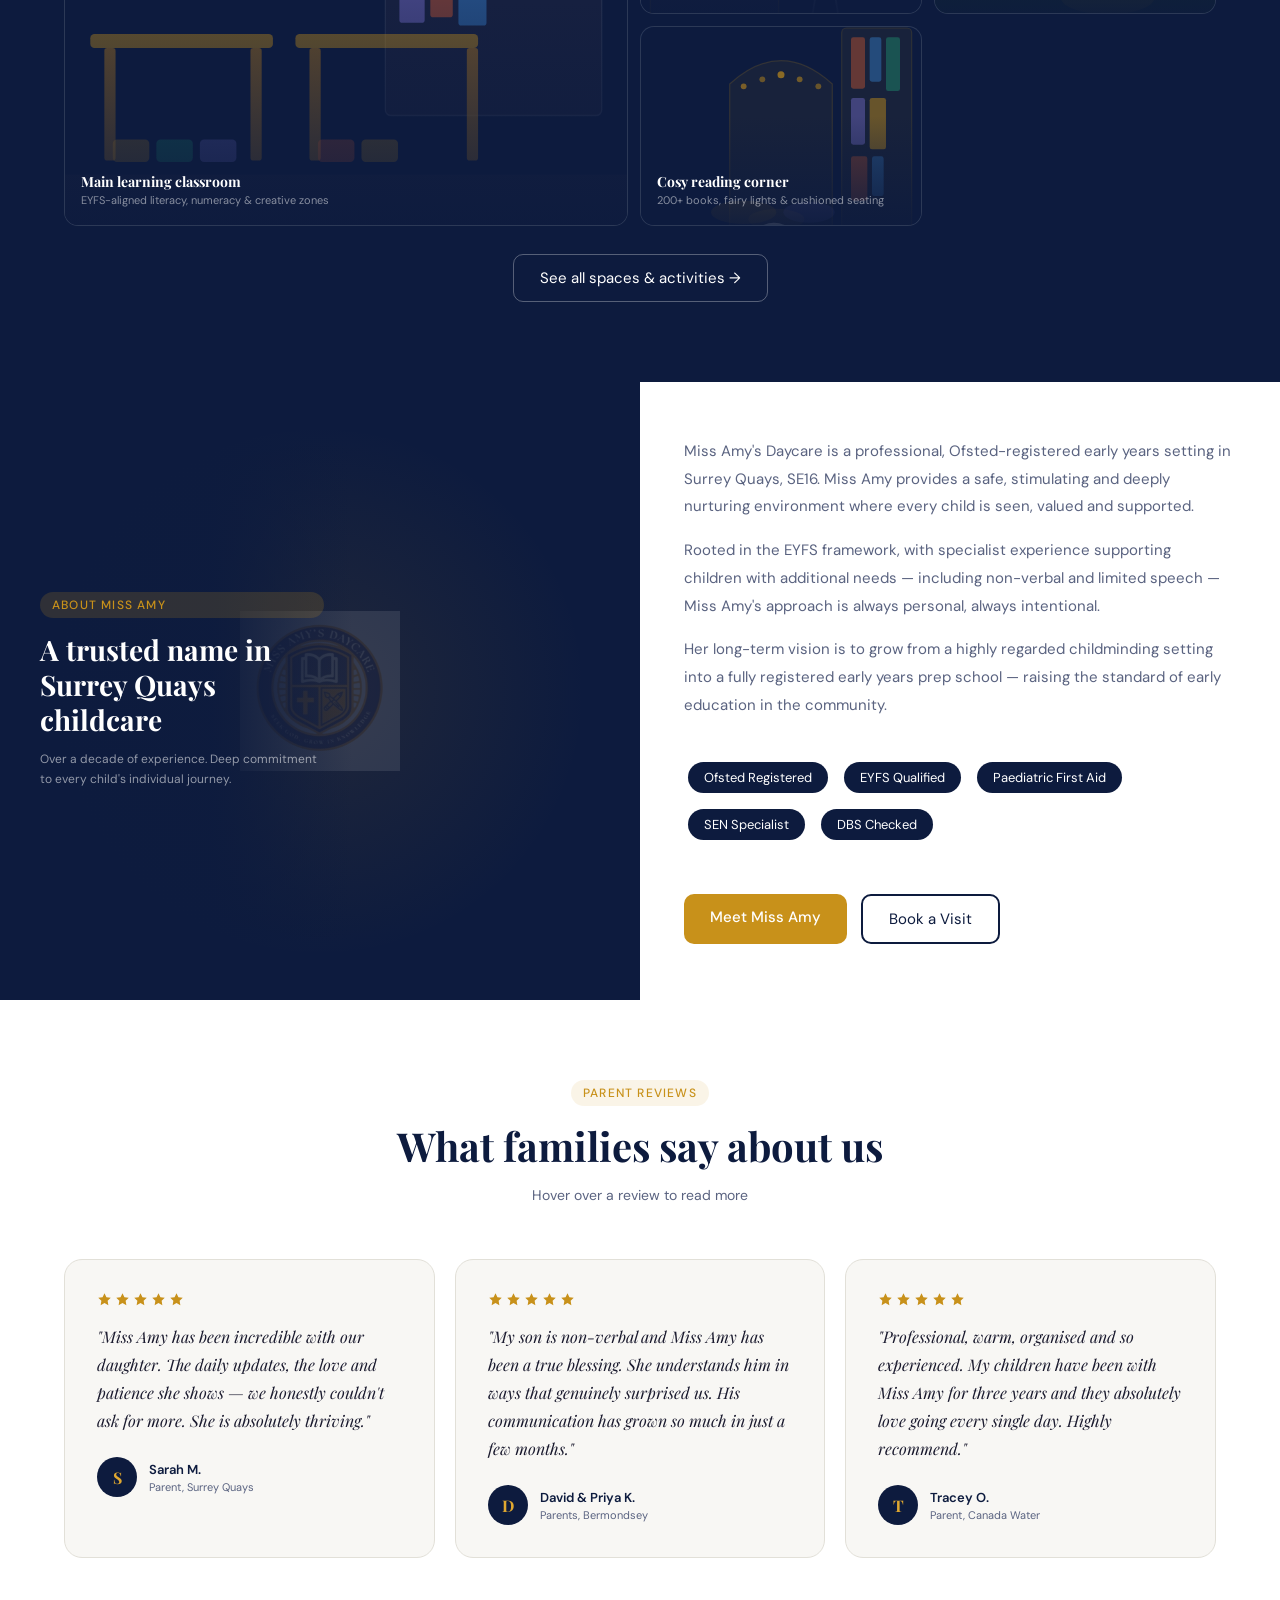
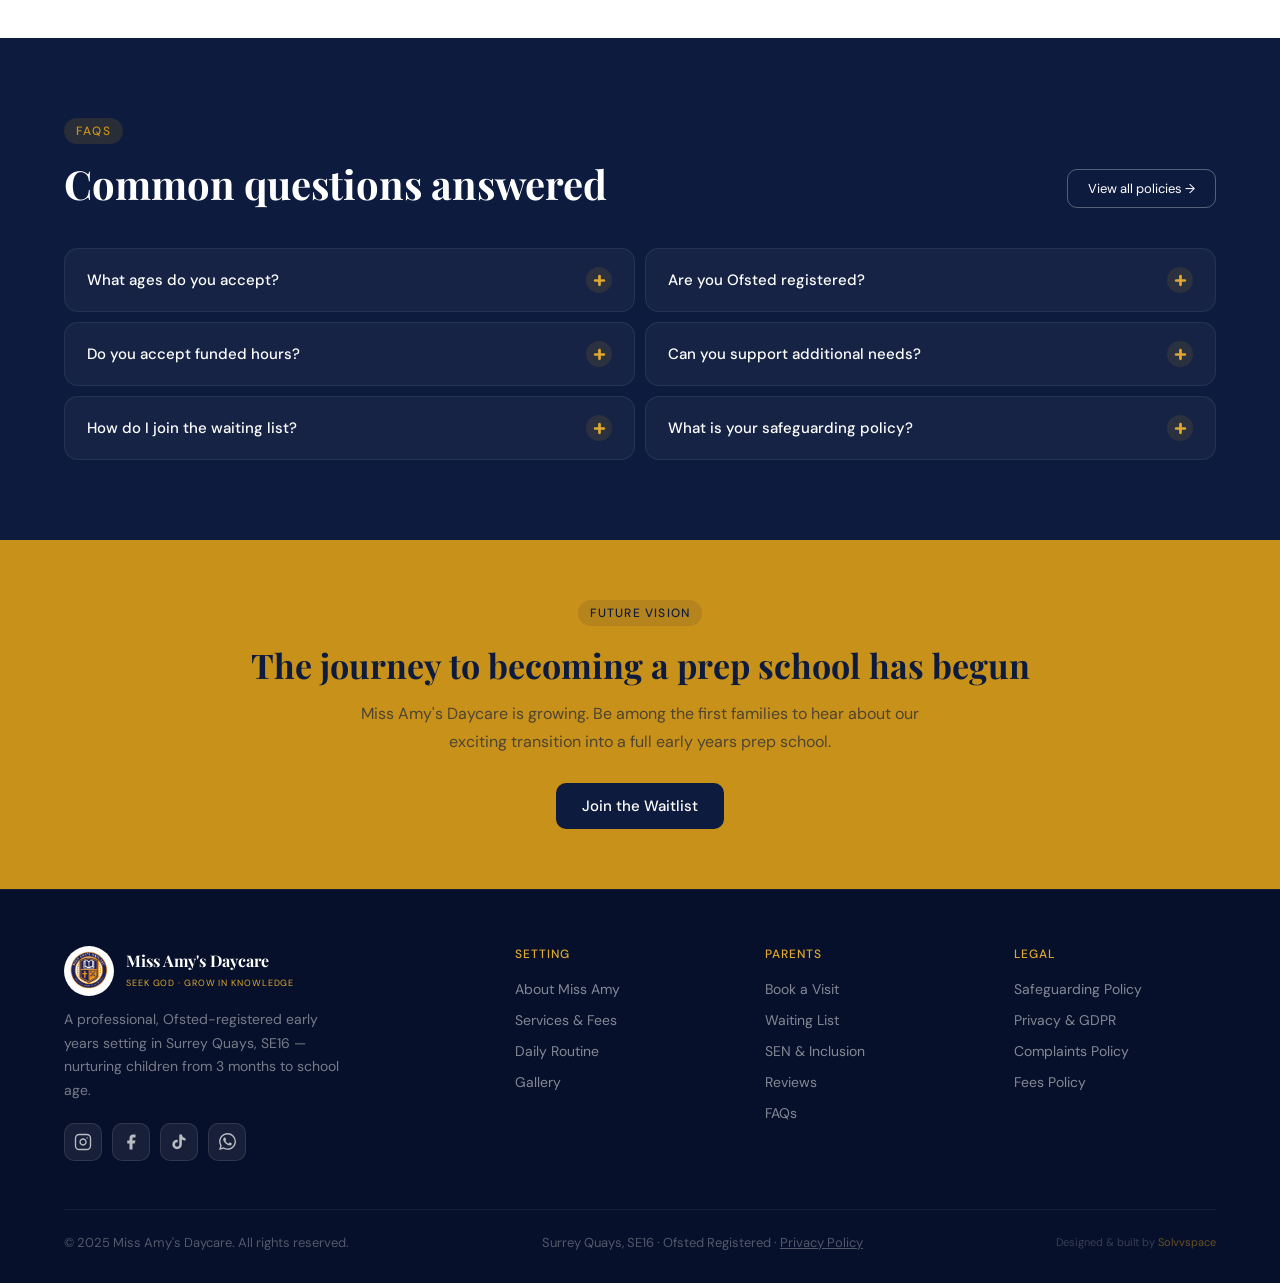
==== commit c79961f9: "Add files via upload" ====
--- a/index.html
+++ b/index.html
@@ -7,127 +7,238 @@
   <link rel="stylesheet" href="style.css">
   <style>
     /* HERO */
-    #home {
+    #hero {
       min-height: 100vh; background: var(--navy);
       display: grid; grid-template-columns: 1fr 1fr;
       align-items: center; padding: 120px 5% 80px; gap: 60px;
       position: relative; overflow: hidden;
     }
-    #home::before {
-      content: ''; position: absolute; top: -100px; right: -100px;
-      width: 500px; height: 500px;
-      background: radial-gradient(circle, rgba(245,200,66,0.1) 0%, transparent 70%);
+    #hero::before {
+      content: ''; position: absolute; top: -120px; right: -120px;
+      width: 600px; height: 600px;
+      background: radial-gradient(circle, rgba(200,145,26,0.1) 0%, transparent 68%);
       pointer-events: none;
     }
-    .hero-badge {
-      display: inline-flex; align-items: center; gap: 8px;
-      background: rgba(245,200,66,0.12); border: 1px solid rgba(245,200,66,0.25);
-      color: var(--yellow); font-size: 13px; font-weight: 500;
-      padding: 6px 14px; border-radius: 100px; margin-bottom: 24px;
-    }
-    .hero-badge::before { content:''; width:6px; height:6px; background:var(--yellow); border-radius:50%; }
-    .hero-content h1 { font-size: clamp(34px,5vw,56px); color: var(--white); line-height: 1.1; margin-bottom: 22px; }
-    .hero-content h1 em { font-style: normal; color: var(--yellow); }
-    .hero-content p { font-size: 18px; line-height: 1.7; color: rgba(255,255,255,0.68); max-width: 480px; margin-bottom: 36px; }
+    #hero::after {
+      content: ''; position: absolute; bottom: -80px; left: -80px;
+      width: 400px; height: 400px;
+      background: radial-gradient(circle, rgba(200,145,26,0.05) 0%, transparent 70%);
+      pointer-events: none;
+    }
+    .hero-content h1 { font-size: clamp(38px,5.5vw,64px); color: var(--white); line-height: 1.06; margin-bottom: 22px; }
+    .hero-content h1 em { font-style: normal; color: var(--yellow-light); }
+    .hero-content p { font-size: 17px; line-height: 1.75; color: rgba(255,255,255,0.65); max-width: 500px; margin-bottom: 38px; }
     .hero-actions { display: flex; gap: 14px; flex-wrap: wrap; }
-    .hero-stats { display: flex; gap: 36px; margin-top: 44px; padding-top: 36px; border-top: 1px solid rgba(255,255,255,0.1); }
-    .stat-num { font-family: 'Playfair Display', serif; font-size: 30px; color: var(--yellow); font-weight: 700; }
-    .stat-label { font-size: 12px; color: rgba(255,255,255,0.45); margin-top: 2px; }
-
-    .hero-card { background: var(--navy-mid); border: 1px solid rgba(245,200,66,0.18); border-radius: 24px; padding: 36px; }
-    .hero-card-header { display: flex; align-items: center; gap: 14px; margin-bottom: 26px; }
-    .avatar { width: 52px; height: 52px; border-radius: 50%; background: var(--yellow); display: flex; align-items: center; justify-content: center; font-family: 'Playfair Display', serif; font-size: 22px; color: var(--navy); font-weight: 700; }
-    .hero-card-header h3 { color: var(--white); font-size: 17px; }
-    .hero-card-header p { color: var(--yellow); font-size: 13px; margin: 0; }
-    .feature-list { list-style: none; display: flex; flex-direction: column; gap: 12px; }
-    .feature-list li { display: flex; align-items: center; gap: 12px; color: rgba(255,255,255,0.78); font-size: 15px; }
-    .feature-list li::before { content:'✓'; width:20px; height:20px; min-width:20px; background:rgba(245,200,66,0.15); color:var(--yellow); border-radius:50%; display:flex; align-items:center; justify-content:center; font-size:11px; font-weight:700; }
-    .avail-badge { margin-top:24px; padding:13px 16px; background:rgba(245,200,66,0.08); border:1px solid rgba(245,200,66,0.2); border-radius:10px; display:flex; align-items:center; gap:10px; }
-    .avail-dot { width:9px; height:9px; background:#4ade80; border-radius:50%; animation: pulse 2s infinite; }
-    @keyframes pulse { 0%,100%{opacity:1} 50%{opacity:0.3} }
-    .avail-badge span { color:rgba(255,255,255,0.75); font-size:13px; }
-
-    /* QUICK ACTIONS */
-    .quick-actions { background: var(--off-white); padding: 28px 5%; border-top: 3px solid var(--yellow); border-bottom: 1px solid var(--border); }
-    .quick-actions-inner { display: flex; gap: 16px; justify-content: center; flex-wrap: wrap; }
-    .quick-btn {
-      background: var(--white); color: var(--navy);
-      padding: 14px 22px; border-radius: 12px;
-      text-decoration: none; font-size: 14px; font-weight: 500;
-      display: flex; align-items: center; gap: 10px;
-      transition: all 0.25s; border: 1.5px solid var(--border);
-      flex-direction: column; text-align: center;
-    }
-    .quick-btn:hover { background: var(--navy); color: var(--white); border-color: var(--navy); transform: translateY(-3px); box-shadow: 0 8px 24px rgba(13,27,62,0.12); }
-    .quick-btn .icon { font-size: 22px; }
-    .quick-btn:hover .icon { transform: scale(1.1); }
-
-    /* ABOUT STRIP */
-    .about-strip { background: var(--off-white); padding: 80px 5%; }
-    .about-strip-inner { display: grid; grid-template-columns: 1fr 1fr; gap: 70px; align-items: center; }
-    .about-img { background: var(--navy); border-radius: 20px; height: 400px; display: flex; align-items: center; justify-content: center; position: relative; overflow: hidden; }
-    .about-img::before { content:''; position:absolute; inset:0; background: repeating-linear-gradient(45deg,transparent,transparent 20px,rgba(245,200,66,0.04) 20px,rgba(245,200,66,0.04) 40px); }
-    .about-img span { color: rgba(255,255,255,0.3); font-size: 16px; z-index:1; }
-    .about-text p { font-size:16px; line-height:1.8; color:var(--muted); margin-bottom:18px; }
-    .chips-row { display: flex; flex-wrap: wrap; gap: 8px; margin-top: 24px; }
-
-
-
-    /* FAQS */
-    #faqs { background: var(--off-white); }
-    .faq-list { max-width: 760px; margin: 0 auto; display: flex; flex-direction: column; gap: 12px; }
-    .faq-item { background: var(--white); border-radius: 12px; border: 1px solid var(--border); overflow: hidden; }
-    .faq-q { width:100%; text-align:left; padding:18px 22px; background:none; border:none; cursor:pointer; display:flex; justify-content:space-between; align-items:center; font-family:'DM Sans',sans-serif; font-size:15px; font-weight:500; color:var(--navy); }
-    .faq-q::after { content:'+'; font-size:20px; color:var(--yellow); font-weight:300; }
-    .faq-a { display:none; padding:0 22px 18px; font-size:14px; color:var(--muted); line-height:1.7; }
-    .faq-item.open .faq-q::after { content:'−'; }
-    .faq-item.open .faq-a { display:block; }
+    .hero-divider { margin-top: 48px; padding-top: 40px; border-top: 1px solid rgba(255,255,255,0.09); display: flex; gap: 40px; }
+    .hero-stat .num { font-family: 'Playfair Display', serif; font-size: 34px; color: var(--yellow-light); font-weight: 700; line-height: 1; }
+    .hero-stat .lbl { font-size: 12px; color: rgba(255,255,255,0.45); margin-top: 4px; }
+
+    /* Hero right credential cards */
+    .hero-right { display: flex; flex-direction: column; gap: 12px; }
+    .cred-card {
+      background: rgba(255,255,255,0.04); border: 1px solid rgba(200,145,26,0.18);
+      border-radius: 14px; padding: 16px 20px;
+      display: flex; align-items: center; gap: 14px;
+      transition: border-color 0.3s, background 0.3s;
+    }
+    .cred-card:hover { border-color: rgba(200,145,26,0.4); background: rgba(255,255,255,0.07); }
+    .cred-icon {
+      width: 42px; height: 42px; min-width: 42px;
+      background: rgba(200,145,26,0.12); border-radius: 11px;
+      display: flex; align-items: center; justify-content: center;
+    }
+    .cred-icon svg { width: 19px; height: 19px; stroke: var(--yellow-light); fill: none; stroke-width: 1.8; stroke-linecap: round; stroke-linejoin: round; }
+    .cred-card h4 { font-size: 13px; color: var(--white); font-family: 'DM Sans',sans-serif; font-weight: 500; margin-bottom: 2px; }
+    .cred-card p { font-size: 11px; color: rgba(255,255,255,0.42); }
+    .avail-badge {
+      background: rgba(200,145,26,0.08); border: 1px solid rgba(200,145,26,0.22);
+      border-radius: 10px; padding: 13px 17px;
+      display: flex; align-items: center; gap: 11px;
+    }
+    .avail-dot { width: 9px; height: 9px; min-width: 9px; background: #5eead4; border-radius: 50%; animation: blink 2s infinite; }
+    @keyframes blink { 0%,100%{opacity:1} 50%{opacity:0.3} }
+    .avail-badge span { color: rgba(255,255,255,0.75); font-size: 13px; }
+
+    /* ACTION CARDS */
+    #actions { background: var(--off-white); padding: 52px 5%; border-top: 3px solid var(--yellow); }
+    .actions-grid { display: grid; grid-template-columns: repeat(5,1fr); gap: 14px; max-width: 1100px; margin: 0 auto; }
+    .action-card {
+      background: var(--white); border-radius: 16px; padding: 26px 18px 22px;
+      border: 1.5px solid var(--border);
+      display: flex; flex-direction: column; align-items: flex-start; gap: 10px;
+      text-decoration: none; transition: all 0.28s; position: relative; overflow: hidden;
+    }
+    .action-card::after {
+      content: ''; position: absolute; bottom: 0; left: 0; right: 0; height: 3px;
+      background: var(--yellow); transform: scaleX(0); transition: transform 0.28s;
+    }
+    .action-card:hover { transform: translateY(-5px); box-shadow: 0 16px 40px rgba(13,27,62,0.1); border-color: rgba(200,145,26,0.3); }
+    .action-card:hover::after { transform: scaleX(1); }
+    .action-icon {
+      width: 46px; height: 46px; background: var(--navy); border-radius: 13px;
+      display: flex; align-items: center; justify-content: center; transition: background 0.28s;
+    }
+    .action-card:hover .action-icon { background: var(--yellow); }
+    .action-icon svg { width: 21px; height: 21px; stroke: white; fill: none; stroke-width: 1.8; stroke-linecap: round; stroke-linejoin: round; transition: stroke 0.28s; }
+    .action-card:hover .action-icon svg { stroke: var(--navy); }
+    .action-card h3 { font-size: 14px; color: var(--navy); font-family: 'Playfair Display',serif; line-height: 1.2; }
+    .action-card p { font-size: 11px; color: var(--muted); line-height: 1.5; }
+    .action-arrow { margin-top: auto; font-size: 16px; color: var(--yellow); transition: transform 0.2s; }
+    .action-card:hover .action-arrow { transform: translateX(4px); }
+    .action-card.wa { border-color: rgba(37,211,102,0.22); }
+    .action-card.wa .action-icon { background: #25D366; }
+    .action-card.wa:hover { border-color: #25D366; box-shadow: 0 16px 40px rgba(37,211,102,0.15); }
+    .action-card.wa .action-arrow { color: #25D366; }
+    .action-card.wa .action-icon svg { stroke: white; fill: white; }
+    .action-card.wa:hover .action-icon svg { stroke: white; fill: white; }
+
+    /* GALLERY PREVIEW */
+    #gallery-preview { background: var(--navy); padding: 80px 5%; }
+    #gallery-preview .section-label { background: rgba(200,145,26,0.15); }
+    .gp-header { display: flex; align-items: flex-end; justify-content: space-between; margin-bottom: 40px; }
+    .gp-header .section-title { color: white; margin-bottom: 0; }
+    .gp-grid { display: grid; grid-template-columns: 2fr 1fr 1fr; grid-template-rows: 200px 200px; gap: 12px; }
+    .gp-card { border-radius: 14px; overflow: hidden; position: relative; cursor: pointer; background: var(--navy-mid); border: 1px solid rgba(200,145,26,0.1); text-decoration: none; }
+    .gp-card:first-child { grid-row: 1 / 3; }
+    .gp-card-inner { width: 100%; height: 100%; display: flex; align-items: center; justify-content: center; position: relative; transition: transform 0.4s; overflow: hidden; }
+    .gp-card:hover .gp-card-inner { transform: scale(1.05); }
+    .gp-card-overlay { position: absolute; inset: 0; background: linear-gradient(to top, rgba(13,27,62,0.88) 0%, transparent 55%); pointer-events: none; }
+    .gp-card-label { position: absolute; bottom: 0; left: 0; right: 0; padding: 18px 16px; }
+    .gp-card-label h4 { font-size: 14px; color: white; margin-bottom: 2px; font-family: 'Playfair Display',serif; }
+    .gp-card-label p { font-size: 11px; color: rgba(255,255,255,0.5); }
+    .gp-see-all { text-align: center; margin-top: 28px; }
+
+    /* ABOUT EDITORIAL */
+    #about-strip { background: var(--off-white); padding: 0; overflow: hidden; }
+    .about-editorial { display: grid; grid-template-columns: 1fr 1fr; min-height: 520px; }
+    .about-image-side {
+      position: relative; background: var(--navy);
+      display: flex; align-items: center; justify-content: center; overflow: hidden;
+    }
+    .about-image-side::before {
+      content: ''; position: absolute; inset: 0;
+      background: radial-gradient(circle at 50% 50%, rgba(200,145,26,0.1), transparent 60%);
+    }
+    .about-img-inner {
+      width: 100%; height: 100%; min-height: 520px;
+      display: flex; align-items: center; justify-content: center; position: relative; z-index: 1;
+    }
+    .about-img-inner img { width: 160px; height: 160px; object-fit: contain; opacity: 0.1; }
+    .about-overlay-text {
+      position: absolute; left: 0; top: 0; bottom: 0; width: 55%;
+      padding: 48px 28px 48px 40px;
+      display: flex; flex-direction: column; justify-content: center; z-index: 2;
+      background: linear-gradient(to right, rgba(13,27,62,0.94) 60%, transparent 100%);
+    }
+    .about-overlay-text .section-label { background: rgba(200,145,26,0.18); margin-bottom: 14px; }
+    .about-overlay-text h2 { font-family: 'Playfair Display',serif; font-size: clamp(20px,2.2vw,30px); color: white; line-height: 1.25; margin-bottom: 12px; }
+    .about-overlay-text p { font-size: 12px; color: rgba(255,255,255,0.55); line-height: 1.7; }
+    .about-text-side { padding: 56px 48px 56px 44px; display: flex; flex-direction: column; justify-content: center; background: var(--white); }
+    .about-text-side p { font-size: 15px; line-height: 1.85; color: var(--muted); margin-bottom: 16px; }
+    .qual-chips { display: flex; flex-wrap: wrap; gap: 8px; margin: 22px 0; }
+
+    /* TESTIMONIALS */
+    #testimonials { background: var(--white); padding: 80px 5%; }
+    .testi-grid { display: grid; grid-template-columns: repeat(3,1fr); gap: 20px; }
+    .testi-card {
+      background: var(--off-white); border-radius: 18px; padding: 32px;
+      border: 1px solid var(--border);
+      transition: all 0.35s cubic-bezier(0.34, 1.56, 0.64, 1);
+      cursor: default;
+    }
+    .testi-card:hover {
+      transform: scale(1.04) translateY(-4px);
+      box-shadow: 0 20px 50px rgba(13,27,62,0.12);
+      border-color: rgba(200,145,26,0.3); z-index: 2; position: relative;
+    }
+    .testi-stars { display: flex; gap: 3px; margin-bottom: 16px; }
+    .testi-stars svg { width: 15px; height: 15px; fill: var(--yellow); }
+    .testi-card blockquote { font-family: 'Playfair Display',serif; font-size: 16px; color: var(--text); line-height: 1.75; font-style: italic; margin-bottom: 22px; }
+    .testi-author { display: flex; align-items: center; gap: 12px; }
+    .author-av { width: 40px; height: 40px; border-radius: 50%; background: var(--navy); color: var(--yellow-light); display: flex; align-items: center; justify-content: center; font-family: 'Playfair Display',serif; font-size: 16px; font-weight: 700; }
+    .author-info h4 { font-size: 13px; font-weight: 600; color: var(--navy); font-family: 'DM Sans',sans-serif; }
+    .author-info p { font-size: 11px; color: var(--muted); margin-top: 2px; }
+
+    /* FAQs */
+    #faqs { background: var(--navy); padding: 80px 5%; }
+    .faq-header { display: flex; align-items: flex-end; justify-content: space-between; margin-bottom: 40px; }
+    .faq-header .section-title { color: white; margin-bottom: 0; }
+    .faq-header .section-label { background: rgba(200,145,26,0.15); }
+    .faq-cols { display: grid; grid-template-columns: 1fr 1fr; gap: 10px; }
+    .faq-item { background: rgba(255,255,255,0.04); border: 1px solid rgba(255,255,255,0.07); border-radius: 14px; overflow: hidden; transition: border-color 0.2s; }
+    .faq-item.open { border-color: rgba(200,145,26,0.35); }
+    .faq-q { width: 100%; text-align: left; padding: 18px 22px; background: none; border: none; cursor: pointer; display: flex; justify-content: space-between; align-items: center; gap: 12px; font-family: 'DM Sans',sans-serif; font-size: 15px; font-weight: 500; color: var(--white); }
+    .faq-q-icon { width: 26px; height: 26px; min-width: 26px; border-radius: 50%; background: rgba(200,145,26,0.12); display: flex; align-items: center; justify-content: center; transition: all 0.25s; }
+    .faq-q-icon svg { width: 13px; height: 13px; stroke: var(--yellow-light); fill: none; stroke-width: 2.5; stroke-linecap: round; transition: transform 0.25s; }
+    .faq-item.open .faq-q-icon { background: var(--yellow); }
+    .faq-item.open .faq-q-icon svg { stroke: var(--navy); transform: rotate(45deg); }
+    .faq-a { display: none; padding: 0 22px 18px; font-size: 14px; color: rgba(255,255,255,0.52); line-height: 1.75; }
+    .faq-item.open .faq-a { display: block; }
 
     /* VISION */
-    .vision-bar { background: var(--navy); padding: 60px 5%; text-align: center; }
-    .vision-bar h2 { font-size: clamp(22px,3vw,34px); color: var(--white); margin-bottom: 12px; }
-    .vision-bar p { font-size:16px; color:rgba(255,255,255,0.6); max-width:560px; margin:0 auto 28px; line-height:1.7; }
-
+    .vision-bar { background: var(--yellow); padding: 60px 5%; text-align: center; }
+    .vision-bar h2 { font-size: clamp(22px,3vw,34px); color: var(--navy); margin-bottom: 12px; }
+    .vision-bar p { font-size: 16px; color: rgba(13,27,62,0.65); max-width: 560px; margin: 0 auto 28px; line-height: 1.7; }
+    .vision-bar .section-label { background: rgba(13,27,62,0.1); color: var(--navy); }
+
+    /* RESPONSIVE */
+    @media (max-width: 1024px) { .actions-grid { grid-template-columns: repeat(3,1fr); } }
     @media (max-width: 900px) {
-      #home { grid-template-columns: 1fr; }
-      .hero-card { display: none; }
-      .about-strip-inner { grid-template-columns: 1fr; }
+      #hero { grid-template-columns: 1fr; padding-top: 100px; }
+      .hero-right { display: none; }
+      .gp-grid { grid-template-columns: 1fr 1fr; grid-template-rows: 180px 180px; }
+      .gp-card:first-child { grid-row: auto; grid-column: 1 / 3; }
+      .about-editorial { grid-template-columns: 1fr; }
+      .about-image-side { min-height: 300px; }
+      .about-overlay-text { position: relative; width: 100%; background: rgba(13,27,62,0.96); }
+      .about-text-side { padding: 36px 28px; }
       .testi-grid { grid-template-columns: 1fr; }
-    }
+      .faq-cols { grid-template-columns: 1fr; }
+      .gp-header, .faq-header { flex-direction: column; align-items: flex-start; gap: 12px; }
+    }
+    @media (max-width: 700px) { .actions-grid { grid-template-columns: 1fr 1fr; } }
   </style>
 </head>
 <body>
   <div id="nav-placeholder"></div>
 
   <!-- HERO -->
-  <section id="home">
+  <section id="hero">
     <div class="hero-content fade-in">
-      <div class="hero-badge">Now accepting enquiries · Surrey Quays SE16</div>
-      <h1>Where little ones <em>learn, grow</em> and thrive</h1>
-      <p>A warm, professional early years setting in Surrey Quays offering nurturing childcare and education for babies, toddlers and early school-age children.</p>
+      <h1>Where little ones <em>learn, grow</em> and belong</h1>
+      <p>A warm, Ofsted-registered early years setting in Surrey Quays offering nurturing childcare and education for children from birth to school age.</p>
       <div class="hero-actions">
         <a href="book-a-visit.html" class="btn-primary">Book a Visit</a>
         <a href="waiting-list.html" class="btn-outline-white">Join Waiting List</a>
       </div>
-      <div class="hero-stats">
-        <div><div class="stat-num">10+</div><div class="stat-label">Years experience</div></div>
-        <div><div class="stat-num">EYFS</div><div class="stat-label">Certified curriculum</div></div>
-        <div><div class="stat-num">SEN</div><div class="stat-label">Inclusive setting</div></div>
-      </div>
-    </div>
-    <div class="hero-card fade-in">
-      <div class="hero-card-header">
-        <div class="avatar" style="background:white;padding:2px;"><img src="MISSAMY_LOGO.png" alt="Logo" style="width:100%;height:100%;object-fit:contain;border-radius:50%;"></div>
-        <div><h3>Miss Amy</h3><p>Lead Childminder &amp; EYFS Practitioner</p></div>
-      </div>
-      <ul class="feature-list">
-        <li>EYFS framework &amp; school readiness</li>
-        <li>SEN &amp; non-verbal child support</li>
-        <li>Play-based learning approach</li>
-        <li>Safeguarding trained &amp; DBS checked</li>
-        <li>Wraparound care &amp; holiday club</li>
-        <li>Ofsted registered setting</li>
-      </ul>
+      <div class="hero-divider">
+        <div class="hero-stat"><div class="num">10+</div><div class="lbl">Years experience</div></div>
+        <div class="hero-stat"><div class="num">EYFS</div><div class="lbl">Certified curriculum</div></div>
+        <div class="hero-stat"><div class="num">SEN</div><div class="lbl">Inclusive setting</div></div>
+      </div>
+    </div>
+
+    <div class="hero-right fade-in">
+      <div class="cred-card">
+        <div class="cred-icon"><svg viewBox="0 0 24 24"><path d="M22 10v6M2 10l10-5 10 5-10 5z"/><path d="M6 12v5c3 3 9 3 12 0v-5"/></svg></div>
+        <div><h4>EYFS Qualified Practitioner</h4><p>Full Early Years Foundation Stage certification</p></div>
+      </div>
+      <div class="cred-card">
+        <div class="cred-icon"><svg viewBox="0 0 24 24"><path d="M12 22s8-4 8-10V5l-8-3-8 3v7c0 6 8 10 8 10z"/></svg></div>
+        <div><h4>Safeguarding Lead</h4><p>Level 3 trained &amp; regularly updated</p></div>
+      </div>
+      <div class="cred-card">
+        <div class="cred-icon"><svg viewBox="0 0 24 24"><path d="M22 12h-4l-3 9L9 3l-3 9H2"/></svg></div>
+        <div><h4>Paediatric First Aid</h4><p>Current certification held</p></div>
+      </div>
+      <div class="cred-card">
+        <div class="cred-icon"><svg viewBox="0 0 24 24"><path d="M20.59 13.41l-7.17 7.17a2 2 0 0 1-2.83 0L2 12V2h10l8.59 8.59a2 2 0 0 1 0 2.82z"/><line x1="7" y1="7" x2="7.01" y2="7"/></svg></div>
+        <div><h4>SEN Specialist</h4><p>Non-verbal &amp; additional needs expertise</p></div>
+      </div>
+      <div class="cred-card">
+        <div class="cred-icon"><svg viewBox="0 0 24 24"><path d="M22 11.08V12a10 10 0 1 1-5.93-9.14"/><polyline points="22,4 12,14.01 9,11.01"/></svg></div>
+        <div><h4>Ofsted Registered</h4><p>DBS cleared · Fully compliant setting</p></div>
+      </div>
       <div class="avail-badge">
         <div class="avail-dot"></div>
         <span><strong style="color:white">Spaces available</strong> — September intake open</span>
@@ -135,135 +246,304 @@
     </div>
   </section>
 
-  <!-- QUICK ACTION BUTTONS -->
-  <div class="quick-actions">
-    <div class="quick-actions-inner">
-      <a href="book-a-visit.html" class="quick-btn"><span class="icon"><svg width="20" height="20" viewBox="0 0 24 24" fill="none" stroke="currentColor" stroke-width="1.8" stroke-linecap="round" stroke-linejoin="round"><rect x="3" y="4" width="18" height="18" rx="2"/><line x1="16" y1="2" x2="16" y2="6"/><line x1="8" y1="2" x2="8" y2="6"/><line x1="3" y1="10" x2="21" y2="10"/></svg></span> Book a Visit</a>
-      <a href="services.html" class="quick-btn"><span class="icon"><svg width="20" height="20" viewBox="0 0 24 24" fill="none" stroke="currentColor" stroke-width="1.8" stroke-linecap="round" stroke-linejoin="round"><path d="M2 3h6a4 4 0 0 1 4 4v14a3 3 0 0 0-3-3H2z"/><path d="M22 3h-6a4 4 0 0 0-4 4v14a3 3 0 0 1 3-3h7z"/></svg></span> Services &amp; Fees</a>
-      <a href="gallery.html" class="quick-btn"><span class="icon"><svg width="20" height="20" viewBox="0 0 24 24" fill="none" stroke="currentColor" stroke-width="1.8" stroke-linecap="round" stroke-linejoin="round"><rect x="2" y="3" width="20" height="14" rx="2"/><circle cx="12" cy="10" r="3"/><line x1="8" y1="21" x2="16" y2="21"/><line x1="12" y1="17" x2="12" y2="21"/></svg></span> Gallery</a>
-      <a href="daily-routine.html" class="quick-btn"><span class="icon"><svg width="20" height="20" viewBox="0 0 24 24" fill="none" stroke="currentColor" stroke-width="1.8" stroke-linecap="round" stroke-linejoin="round"><circle cx="12" cy="12" r="10"/><polyline points="12,6 12,12 16,14"/></svg></span> Daily Routine</a>
-      <a href="sen.html" class="quick-btn"><span class="icon"><svg width="20" height="20" viewBox="0 0 24 24" fill="none" stroke="currentColor" stroke-width="1.8" stroke-linecap="round" stroke-linejoin="round"><path d="M20.59 13.41l-7.17 7.17a2 2 0 0 1-2.83 0L2 12V2h10l8.59 8.59a2 2 0 0 1 0 2.82z"/><line x1="7" y1="7" x2="7.01" y2="7"/></svg></span> SEN Support</a>
-      <a href="waiting-list.html" class="quick-btn"><span class="icon"><svg width="20" height="20" viewBox="0 0 24 24" fill="none" stroke="currentColor" stroke-width="1.8" stroke-linecap="round" stroke-linejoin="round"><path d="M11 4H4a2 2 0 0 0-2 2v14a2 2 0 0 0 2 2h14a2 2 0 0 0 2-2v-7"/><path d="M18.5 2.5a2.121 2.121 0 0 1 3 3L12 15l-4 1 1-4 9.5-9.5z"/></svg></span> Waiting List</a>
-      <a href="https://wa.me/447700000000" target="_blank" class="quick-btn" style="background:#25D366"><span class="icon"><svg width="20" height="20" viewBox="0 0 24 24" fill="white" style="flex-shrink:0"><path d="M17.472 14.382c-.297-.149-1.758-.867-2.03-.967-.273-.099-.471-.148-.67.15-.197.297-.767.966-.94 1.164-.173.199-.347.223-.644.075-.297-.15-1.255-.463-2.39-1.475-.883-.788-1.48-1.761-1.653-2.059-.173-.297-.018-.458.13-.606.134-.133.298-.347.446-.52.149-.174.198-.298.298-.497.099-.198.05-.371-.025-.52-.075-.149-.669-1.612-.916-2.207-.242-.579-.487-.5-.669-.51-.173-.008-.371-.01-.57-.01-.198 0-.52.074-.792.372-.272.297-1.04 1.016-1.04 2.479 0 1.462 1.065 2.875 1.213 3.074.149.198 2.096 3.2 5.077 4.487.709.306 1.262.489 1.694.625.712.227 1.36.195 1.871.118.571-.085 1.758-.719 2.006-1.413.248-.694.248-1.289.173-1.413-.074-.124-.272-.198-.57-.347m-5.421 7.403h-.004a9.87 9.87 0 0 1-5.031-1.378l-.361-.214-3.741.982.998-3.648-.235-.374a9.86 9.86 0 0 1-1.51-5.26c.001-5.45 4.436-9.884 9.888-9.884 2.64 0 5.122 1.03 6.988 2.898a9.825 9.825 0 0 1 2.893 6.994c-.003 5.45-4.437 9.884-9.885 9.884m8.413-18.297A11.815 11.815 0 0 0 12.05 0C5.495 0 .16 5.335.157 11.892c0 2.096.547 4.142 1.588 5.945L.057 24l6.305-1.654a11.882 11.882 0 0 0 5.683 1.448h.005c6.554 0 11.89-5.335 11.893-11.893a11.821 11.821 0 0 0-3.48-8.413z"/></svg></span> WhatsApp Us</a>
-    </div>
-  </div>
-
-  <!-- ABOUT STRIP -->
-  <div class="about-strip">
-    <div class="about-strip-inner">
-      <div class="about-img"><span>Photo of Miss Amy &amp; Setting</span></div>
-      <div class="about-text fade-in">
-        <span class="section-label">About Miss Amy</span>
-        <h2 class="section-title">A trusted name in Surrey Quays childcare</h2>
-        <p>Miss Amy's Daycare is a professional, Ofsted-registered early years setting in Surrey Quays, SE16. With over a decade of experience, Miss Amy provides a safe, stimulating and nurturing environment where every child is seen, valued and supported.</p>
-        <p>Rooted in the EYFS framework, with specialist experience supporting children with additional needs — including non-verbal and limited speech children.</p>
-        <div class="chips-row">
-          <span class="chip yellow">Ofsted Registered</span>
+  <!-- ACTION CARDS -->
+  <section id="actions">
+    <div class="actions-grid">
+      <a href="book-a-visit.html" class="action-card fade-in">
+        <div class="action-icon"><svg viewBox="0 0 24 24"><rect x="3" y="4" width="18" height="18" rx="2"/><line x1="16" y1="2" x2="16" y2="6"/><line x1="8" y1="2" x2="8" y2="6"/><line x1="3" y1="10" x2="21" y2="10"/></svg></div>
+        <h3>Book a Visit Now</h3>
+        <p>Arrange a tour and come and see the setting in person</p>
+        <span class="action-arrow">&#8594;</span>
+      </a>
+      <a href="gallery.html" class="action-card fade-in">
+        <div class="action-icon"><svg viewBox="0 0 24 24"><rect x="2" y="3" width="20" height="14" rx="2"/><circle cx="8.5" cy="8.5" r="1.5"/><polyline points="21,15 16,10 5,21"/></svg></div>
+        <h3>Activities Centre</h3>
+        <p>See our learning spaces, arts studio and outdoor garden</p>
+        <span class="action-arrow">&#8594;</span>
+      </a>
+      <a href="sen.html" class="action-card fade-in">
+        <div class="action-icon"><svg viewBox="0 0 24 24"><path d="M20.84 4.61a5.5 5.5 0 0 0-7.78 0L12 5.67l-1.06-1.06a5.5 5.5 0 0 0-7.78 7.78l1.06 1.06L12 21.23l7.78-7.78 1.06-1.06a5.5 5.5 0 0 0 0-7.78z"/></svg></div>
+        <h3>SEN Support</h3>
+        <p>Specialist care for children with additional needs</p>
+        <span class="action-arrow">&#8594;</span>
+      </a>
+      <a href="services.html" class="action-card fade-in">
+        <div class="action-icon"><svg viewBox="0 0 24 24"><path d="M2 3h6a4 4 0 0 1 4 4v14a3 3 0 0 0-3-3H2z"/><path d="M22 3h-6a4 4 0 0 0-4 4v14a3 3 0 0 1 3-3h7z"/></svg></div>
+        <h3>Services &amp; Fees</h3>
+        <p>Full-day, wraparound, holiday club and funded hours</p>
+        <span class="action-arrow">&#8594;</span>
+      </a>
+      <a href="https://wa.me/447700000000" target="_blank" class="action-card wa fade-in">
+        <div class="action-icon"><svg viewBox="0 0 24 24" fill="white" stroke="none"><path d="M17.472 14.382c-.297-.149-1.758-.867-2.03-.967-.273-.099-.471-.148-.67.15-.197.297-.767.966-.94 1.164-.173.199-.347.223-.644.075-.297-.15-1.255-.463-2.39-1.475-.883-.788-1.48-1.761-1.653-2.059-.173-.297-.018-.458.13-.606.134-.133.298-.347.446-.52.149-.174.198-.298.298-.497.099-.198.05-.371-.025-.52-.075-.149-.669-1.612-.916-2.207-.242-.579-.487-.5-.669-.51-.173-.008-.371-.01-.57-.01-.198 0-.52.074-.792.372-.272.297-1.04 1.016-1.04 2.479 0 1.462 1.065 2.875 1.213 3.074.149.198 2.096 3.2 5.077 4.487.709.306 1.262.489 1.694.625.712.227 1.36.195 1.871.118.571-.085 1.758-.719 2.006-1.413.248-.694.248-1.289.173-1.413-.074-.124-.272-.198-.57-.347m-5.421 7.403h-.004a9.87 9.87 0 0 1-5.031-1.378l-.361-.214-3.741.982.998-3.648-.235-.374a9.86 9.86 0 0 1-1.51-5.26c.001-5.45 4.436-9.884 9.888-9.884 2.64 0 5.122 1.03 6.988 2.898a9.825 9.825 0 0 1 2.893 6.994c-.003 5.45-4.437 9.884-9.885 9.884m8.413-18.297A11.815 11.815 0 0 0 12.05 0C5.495 0 .16 5.335.157 11.892c0 2.096.547 4.142 1.588 5.945L.057 24l6.305-1.654a11.882 11.882 0 0 0 5.683 1.448h.005c6.554 0 11.89-5.335 11.893-11.893a11.821 11.821 0 0 0-3.48-8.413z"/></svg></div>
+        <h3>Quick Contact</h3>
+        <p>Message us directly on WhatsApp — we reply fast</p>
+        <span class="action-arrow" style="color:#25D366">&#8594;</span>
+      </a>
+    </div>
+  </section>
+
+  <!-- GALLERY PREVIEW -->
+  <section id="gallery-preview">
+    <div class="gp-header fade-in">
+      <div>
+        <span class="section-label">Our Setting</span>
+        <h2 class="section-title">Life at Miss Amy's Daycare</h2>
+      </div>
+      <a href="gallery.html" class="btn-outline-white" style="white-space:nowrap;font-size:13px;padding:10px 20px">View full gallery &#8594;</a>
+    </div>
+    <div class="gp-grid fade-in">
+      <a href="gallery.html" class="gp-card">
+        <div class="gp-card-inner">
+          <svg viewBox="0 0 400 400" width="100%" height="100%" preserveAspectRatio="xMidYMid slice">
+            <rect width="400" height="400" fill="#0d1b3e"/>
+            <rect x="0" y="310" width="400" height="90" fill="#162040"/>
+            <rect x="18" y="28" width="190" height="100" rx="6" fill="#1e3060" stroke="rgba(200,145,26,0.22)" stroke-width="1"/>
+            <text x="113" y="56" fill="rgba(200,145,26,0.5)" font-size="11" text-anchor="middle" font-family="sans-serif">A B C D E F G H I J</text>
+            <text x="113" y="72" fill="rgba(200,145,26,0.5)" font-size="11" text-anchor="middle" font-family="sans-serif">K L M N O P Q R S T</text>
+            <text x="113" y="88" fill="rgba(200,145,26,0.5)" font-size="11" text-anchor="middle" font-family="sans-serif">U V W X Y Z</text>
+            <rect x="228" y="28" width="154" height="240" rx="4" fill="#162040" stroke="rgba(255,255,255,0.07)"/>
+            <rect x="238" y="38" width="18" height="54" rx="2" fill="rgba(215,90,48,0.5)"/>
+            <rect x="260" y="38" width="16" height="48" rx="2" fill="rgba(55,138,221,0.5)"/>
+            <rect x="280" y="38" width="18" height="56" rx="2" fill="rgba(30,158,117,0.5)"/>
+            <rect x="302" y="38" width="16" height="50" rx="2" fill="rgba(200,145,26,0.55)"/>
+            <rect x="322" y="38" width="18" height="46" rx="2" fill="rgba(127,119,221,0.5)"/>
+            <rect x="238" y="102" width="18" height="44" rx="2" fill="rgba(55,138,221,0.45)"/>
+            <rect x="260" y="102" width="20" height="48" rx="2" fill="rgba(200,145,26,0.45)"/>
+            <rect x="284" y="102" width="16" height="42" rx="2" fill="rgba(215,90,48,0.45)"/>
+            <rect x="304" y="102" width="20" height="46" rx="2" fill="rgba(30,158,117,0.45)"/>
+            <rect x="238" y="158" width="18" height="44" rx="2" fill="rgba(127,119,221,0.4)"/>
+            <rect x="260" y="158" width="16" height="40" rx="2" fill="rgba(215,90,48,0.4)"/>
+            <rect x="280" y="158" width="20" height="46" rx="2" fill="rgba(55,138,221,0.4)"/>
+            <rect x="18" y="210" width="130" height="10" rx="3" fill="rgba(200,145,26,0.45)"/>
+            <rect x="28" y="220" width="8" height="80" rx="2" fill="rgba(160,112,32,0.55)"/>
+            <rect x="132" y="220" width="8" height="80" rx="2" fill="rgba(160,112,32,0.55)"/>
+            <rect x="164" y="210" width="130" height="10" rx="3" fill="rgba(200,145,26,0.45)"/>
+            <rect x="174" y="220" width="8" height="80" rx="2" fill="rgba(160,112,32,0.55)"/>
+            <rect x="286" y="220" width="8" height="80" rx="2" fill="rgba(160,112,32,0.55)"/>
+            <rect x="34" y="285" width="26" height="16" rx="3" fill="rgba(200,145,26,0.35)"/>
+            <rect x="65" y="285" width="26" height="16" rx="3" fill="rgba(30,158,117,0.35)"/>
+            <rect x="96" y="285" width="26" height="16" rx="3" fill="rgba(127,119,221,0.35)"/>
+            <rect x="180" y="285" width="26" height="16" rx="3" fill="rgba(215,90,48,0.35)"/>
+            <rect x="211" y="285" width="26" height="16" rx="3" fill="rgba(200,145,26,0.35)"/>
+          </svg>
+          <div class="gp-card-overlay"></div>
+          <div class="gp-card-label"><h4>Main learning classroom</h4><p>EYFS-aligned literacy, numeracy &amp; creative zones</p></div>
+        </div>
+      </a>
+      <a href="gallery.html" class="gp-card">
+        <div class="gp-card-inner">
+          <svg viewBox="0 0 240 200" width="100%" height="100%" preserveAspectRatio="xMidYMid slice">
+            <rect width="240" height="200" fill="#0d1b3e"/>
+            <rect x="8" y="8" width="110" height="184" rx="6" fill="#162040" stroke="rgba(200,145,26,0.18)"/>
+            <circle cx="36" cy="46" r="14" fill="rgba(215,90,48,0.45)"/>
+            <circle cx="63" cy="42" r="12" fill="rgba(55,138,221,0.45)"/>
+            <circle cx="88" cy="46" r="14" fill="rgba(30,158,117,0.45)"/>
+            <circle cx="108" cy="42" r="10" fill="rgba(200,145,26,0.5)"/>
+            <rect x="18" y="76" width="8" height="34" rx="4" fill="rgba(200,145,26,0.55)"/>
+            <rect x="32" y="70" width="8" height="40" rx="4" fill="rgba(215,90,48,0.55)"/>
+            <rect x="46" y="74" width="8" height="36" rx="4" fill="rgba(55,138,221,0.55)"/>
+            <rect x="60" y="70" width="8" height="40" rx="4" fill="rgba(30,158,117,0.55)"/>
+            <rect x="128" y="16" width="104" height="84" rx="5" fill="rgba(200,145,26,0.05)" stroke="rgba(200,145,26,0.15)"/>
+            <text x="180" y="36" fill="rgba(200,145,26,0.4)" font-size="8" text-anchor="middle" font-family="sans-serif">Artwork Display</text>
+            <rect x="136" y="44" width="38" height="48" rx="2" fill="rgba(255,255,255,0.04)" stroke="rgba(200,145,26,0.18)"/>
+            <circle cx="155" cy="64" r="10" fill="rgba(200,145,26,0.18)"/>
+            <rect x="180" y="44" width="38" height="48" rx="2" fill="rgba(255,255,255,0.04)" stroke="rgba(200,145,26,0.18)"/>
+            <rect x="188" y="54" width="22" height="30" rx="2" fill="rgba(30,158,117,0.18)"/>
+            <polygon points="158,120 146,192 170,192" fill="none" stroke="rgba(255,255,255,0.1)" stroke-width="1.5"/>
+            <rect x="146" y="132" width="40" height="34" rx="3" fill="rgba(255,255,255,0.07)"/>
+          </svg>
+          <div class="gp-card-overlay"></div>
+          <div class="gp-card-label"><h4>Creative arts studio</h4><p>Paint, crafts &amp; free expression</p></div>
+        </div>
+      </a>
+      <a href="gallery.html" class="gp-card">
+        <div class="gp-card-inner">
+          <svg viewBox="0 0 240 200" width="100%" height="100%" preserveAspectRatio="xMidYMid slice">
+            <rect width="240" height="200" fill="#0d1b3e"/>
+            <rect x="0" y="148" width="240" height="52" fill="rgba(30,80,10,0.3)"/>
+            <rect x="0" y="138" width="240" height="16" fill="rgba(40,100,15,0.35)"/>
+            <circle cx="190" cy="42" r="28" fill="rgba(200,145,26,0.1)"/>
+            <circle cx="190" cy="42" r="17" fill="rgba(200,145,26,0.18)"/>
+            <rect x="28" y="65" width="7" height="85" rx="3" fill="rgba(200,145,26,0.45)"/>
+            <rect x="98" y="65" width="7" height="85" rx="3" fill="rgba(200,145,26,0.45)"/>
+            <rect x="28" y="65" width="77" height="7" rx="3" fill="rgba(200,145,26,0.45)"/>
+            <rect x="28" y="94" width="77" height="5" rx="2" fill="rgba(200,145,26,0.28)"/>
+            <path d="M101,70 L152,118" stroke="rgba(30,158,117,0.6)" stroke-width="7" stroke-linecap="round"/>
+            <ellipse cx="148" cy="172" rx="40" ry="14" fill="rgba(200,145,26,0.14)"/>
+            <rect x="182" y="140" width="42" height="24" rx="5" fill="rgba(30,80,10,0.5)"/>
+            <ellipse cx="192" cy="139" rx="7" ry="11" fill="rgba(40,100,15,0.6)"/>
+            <ellipse cx="204" cy="133" rx="9" ry="13" fill="rgba(30,80,10,0.6)"/>
+            <ellipse cx="218" cy="139" rx="7" ry="11" fill="rgba(40,100,15,0.6)"/>
+          </svg>
+          <div class="gp-card-overlay"></div>
+          <div class="gp-card-label"><h4>Outdoor play garden</h4><p>Climbing, sandpit &amp; nature exploration</p></div>
+        </div>
+      </a>
+      <a href="gallery.html" class="gp-card">
+        <div class="gp-card-inner">
+          <svg viewBox="0 0 240 200" width="100%" height="100%" preserveAspectRatio="xMidYMid slice">
+            <rect width="240" height="200" fill="#0d1b3e"/>
+            <path d="M76,200 L76,64 Q120,24 164,64 L164,200 Z" fill="rgba(200,145,26,0.06)" stroke="rgba(200,145,26,0.18)"/>
+            <circle cx="88" cy="66" r="2.5" fill="rgba(200,145,26,0.55)"/>
+            <circle cx="104" cy="60" r="2.5" fill="rgba(200,145,26,0.45)"/>
+            <circle cx="120" cy="56" r="3" fill="rgba(200,145,26,0.65)"/>
+            <circle cx="136" cy="60" r="2.5" fill="rgba(200,145,26,0.5)"/>
+            <circle cx="152" cy="66" r="2.5" fill="rgba(200,145,26,0.45)"/>
+            <ellipse cx="114" cy="194" rx="22" ry="5" fill="white" opacity="0.9"/>
+            <path d="M92,194 Q114,172 136,194" fill="white" opacity="0.9"/>
+            <rect x="172" y="16" width="60" height="176" rx="4" fill="rgba(200,145,26,0.06)" stroke="rgba(200,145,26,0.15)"/>
+            <rect x="180" y="24" width="12" height="44" rx="2" fill="rgba(215,90,48,0.4)"/>
+            <rect x="196" y="24" width="10" height="38" rx="2" fill="rgba(55,138,221,0.4)"/>
+            <rect x="210" y="24" width="12" height="46" rx="2" fill="rgba(30,158,117,0.4)"/>
+            <rect x="180" y="76" width="12" height="40" rx="2" fill="rgba(127,119,221,0.4)"/>
+            <rect x="196" y="76" width="14" height="44" rx="2" fill="rgba(200,145,26,0.45)"/>
+            <rect x="180" y="126" width="14" height="38" rx="2" fill="rgba(215,90,48,0.35)"/>
+            <rect x="198" y="126" width="10" height="34" rx="2" fill="rgba(55,138,221,0.35)"/>
+            <ellipse cx="88" cy="174" rx="28" ry="10" fill="rgba(200,145,26,0.22)"/>
+            <ellipse cx="116" cy="180" rx="24" ry="9" fill="rgba(200,145,26,0.16)"/>
+            <ellipse cx="144" cy="174" rx="22" ry="9" fill="rgba(127,119,221,0.22)"/>
+          </svg>
+          <div class="gp-card-overlay"></div>
+          <div class="gp-card-label"><h4>Cosy reading corner</h4><p>200+ books, fairy lights &amp; cushioned seating</p></div>
+        </div>
+      </a>
+    </div>
+    <div class="gp-see-all fade-in">
+      <a href="gallery.html" class="btn-outline-white">See all spaces &amp; activities &#8594;</a>
+    </div>
+  </section>
+
+  <!-- ABOUT EDITORIAL -->
+  <section id="about-strip">
+    <div class="about-editorial">
+      <div class="about-image-side">
+        <div class="about-img-inner">
+          <img src="MISSAMY_LOGO.png" alt="Miss Amy's Daycare">
+        </div>
+        <div class="about-overlay-text">
+          <span class="section-label">About Miss Amy</span>
+          <h2>A trusted name in Surrey Quays childcare</h2>
+          <p>Over a decade of experience. Deep commitment to every child's individual journey.</p>
+        </div>
+      </div>
+      <div class="about-text-side fade-in">
+        <p>Miss Amy's Daycare is a professional, Ofsted-registered early years setting in Surrey Quays, SE16. Miss Amy provides a safe, stimulating and deeply nurturing environment where every child is seen, valued and supported.</p>
+        <p>Rooted in the EYFS framework, with specialist experience supporting children with additional needs — including non-verbal and limited speech — Miss Amy's approach is always personal, always intentional.</p>
+        <p>Her long-term vision is to grow from a highly regarded childminding setting into a fully registered early years prep school — raising the standard of early education in the community.</p>
+        <div class="qual-chips">
+          <span class="chip gold">Ofsted Registered</span>
           <span class="chip">EYFS Qualified</span>
           <span class="chip">Paediatric First Aid</span>
-          <span class="chip">SEN Experience</span>
+          <span class="chip">SEN Specialist</span>
           <span class="chip">DBS Checked</span>
         </div>
-        <div style="margin-top:28px">
-          <a href="about.html" class="btn-primary">Read More About Miss Amy</a>
-        </div>
-      </div>
-    </div>
-  </div>
-
-  <!-- TESTIMONIALS SLIDESHOW -->
-  <section id="testimonials" style="background:var(--navy);padding:80px 5%;">
+        <div style="margin-top:28px;display:flex;gap:14px;flex-wrap:wrap">
+          <a href="about.html" class="btn-primary">Meet Miss Amy</a>
+          <a href="book-a-visit.html" class="btn-outline">Book a Visit</a>
+        </div>
+      </div>
+    </div>
+  </section>
+
+  <!-- TESTIMONIALS -->
+  <section id="testimonials">
     <div class="section-header center fade-in">
-      <span class="section-label" style="background:rgba(200,145,26,0.15)">Parent Reviews</span>
-      <h2 class="section-title" style="color:white">What families say about us</h2>
-    </div>
-    <div class="fade-in" style="max-width:720px;margin:0 auto;position:relative;">
-      <div style="overflow:hidden;">
-        <div id="testiTrack" style="display:flex;transition:transform 0.5s cubic-bezier(0.4,0,0.2,1);">
-          <div style="min-width:100%;padding:0 4px;">
-            <div style="background:rgba(255,255,255,0.05);border:1px solid rgba(200,145,26,0.22);border-radius:20px;padding:40px 44px;">
-              <div style="color:var(--yellow);font-size:20px;letter-spacing:2px;margin-bottom:18px;">&#9733;&#9733;&#9733;&#9733;&#9733;</div>
-              <blockquote style="font-family:'Playfair Display',serif;font-size:22px;color:rgba(255,255,255,0.88);line-height:1.65;font-style:italic;margin-bottom:28px;">"Miss Amy has been incredible with our daughter. The daily updates, the love and patience she shows — we honestly couldn't ask for more. She is absolutely thriving."</blockquote>
-              <div style="display:flex;align-items:center;gap:14px;"><div style="width:44px;height:44px;border-radius:50%;background:var(--yellow);display:flex;align-items:center;justify-content:center;font-family:'Playfair Display',serif;font-size:18px;color:var(--navy);font-weight:700;">S</div><div><div style="font-size:14px;font-weight:600;color:white;">Sarah M.</div><div style="font-size:12px;color:rgba(255,255,255,0.45);margin-top:2px;">Parent, Surrey Quays</div></div></div>
-            </div>
-          </div>
-          <div style="min-width:100%;padding:0 4px;">
-            <div style="background:rgba(255,255,255,0.05);border:1px solid rgba(200,145,26,0.22);border-radius:20px;padding:40px 44px;">
-              <div style="color:var(--yellow);font-size:20px;letter-spacing:2px;margin-bottom:18px;">&#9733;&#9733;&#9733;&#9733;&#9733;</div>
-              <blockquote style="font-family:'Playfair Display',serif;font-size:22px;color:rgba(255,255,255,0.88);line-height:1.65;font-style:italic;margin-bottom:28px;">"My son is non-verbal and Miss Amy has been a true blessing. She understands him in ways that genuinely surprised us. His communication has grown so much in just a few months."</blockquote>
-              <div style="display:flex;align-items:center;gap:14px;"><div style="width:44px;height:44px;border-radius:50%;background:var(--yellow);display:flex;align-items:center;justify-content:center;font-family:'Playfair Display',serif;font-size:18px;color:var(--navy);font-weight:700;">D</div><div><div style="font-size:14px;font-weight:600;color:white;">David &amp; Priya K.</div><div style="font-size:12px;color:rgba(255,255,255,0.45);margin-top:2px;">Parents, Bermondsey</div></div></div>
-            </div>
-          </div>
-          <div style="min-width:100%;padding:0 4px;">
-            <div style="background:rgba(255,255,255,0.05);border:1px solid rgba(200,145,26,0.22);border-radius:20px;padding:40px 44px;">
-              <div style="color:var(--yellow);font-size:20px;letter-spacing:2px;margin-bottom:18px;">&#9733;&#9733;&#9733;&#9733;&#9733;</div>
-              <blockquote style="font-family:'Playfair Display',serif;font-size:22px;color:rgba(255,255,255,0.88);line-height:1.65;font-style:italic;margin-bottom:28px;">"Professional, warm, organised and so experienced. My children have been with Miss Amy for three years and they absolutely love going every single day."</blockquote>
-              <div style="display:flex;align-items:center;gap:14px;"><div style="width:44px;height:44px;border-radius:50%;background:var(--yellow);display:flex;align-items:center;justify-content:center;font-family:'Playfair Display',serif;font-size:18px;color:var(--navy);font-weight:700;">T</div><div><div style="font-size:14px;font-weight:600;color:white;">Tracey O.</div><div style="font-size:12px;color:rgba(255,255,255,0.45);margin-top:2px;">Parent, Canada Water</div></div></div>
-            </div>
-          </div>
-          <div style="min-width:100%;padding:0 4px;">
-            <div style="background:rgba(255,255,255,0.05);border:1px solid rgba(200,145,26,0.22);border-radius:20px;padding:40px 44px;">
-              <div style="color:var(--yellow);font-size:20px;letter-spacing:2px;margin-bottom:18px;">&#9733;&#9733;&#9733;&#9733;&#9733;</div>
-              <blockquote style="font-family:'Playfair Display',serif;font-size:22px;color:rgba(255,255,255,0.88);line-height:1.65;font-style:italic;margin-bottom:28px;">"From the very first visit I knew this was the right place. Miss Amy's calm, professional approach and genuine love for children made us feel completely at ease from day one."</blockquote>
-              <div style="display:flex;align-items:center;gap:14px;"><div style="width:44px;height:44px;border-radius:50%;background:var(--yellow);display:flex;align-items:center;justify-content:center;font-family:'Playfair Display',serif;font-size:18px;color:var(--navy);font-weight:700;">A</div><div><div style="font-size:14px;font-weight:600;color:white;">Amara J.</div><div style="font-size:12px;color:rgba(255,255,255,0.45);margin-top:2px;">Parent, Rotherhithe</div></div></div>
-            </div>
-          </div>
-        </div>
-      </div>
-      <div id="testiDots" style="display:flex;justify-content:center;gap:8px;margin-top:28px;"></div>
-    </div>
-    <script>
-      (function(){
-        var track = document.getElementById('testiTrack');
-        var dotsWrap = document.getElementById('testiDots');
-        var slides = track.children;
-        var cur = 0;
-        for(var i=0;i<slides.length;i++){
-          var d = document.createElement('button');
-          d.style.cssText = 'width:8px;height:8px;border-radius:50%;background:rgba(255,255,255,0.2);border:none;cursor:pointer;padding:0;transition:all 0.2s;';
-          if(i===0){ d.style.background='var(--yellow)'; d.style.width='24px'; d.style.borderRadius='4px'; }
-          (function(idx){ d.onclick = function(){ goTo(idx); }; })(i);
-          dotsWrap.appendChild(d);
-        }
-        function goTo(n){
-          cur=n;
-          track.style.transform='translateX(-'+(cur*100)+'%)';
-          var dots = dotsWrap.children;
-          for(var j=0;j<dots.length;j++){
-            dots[j].style.background = j===cur ? 'var(--yellow)' : 'rgba(255,255,255,0.2)';
-            dots[j].style.width = j===cur ? '24px' : '8px';
-            dots[j].style.borderRadius = j===cur ? '4px' : '50%';
-          }
-        }
-        setInterval(function(){ goTo((cur+1)%slides.length); }, 5000);
-      })();
-    </script>
+      <span class="section-label">Parent Reviews</span>
+      <h2 class="section-title">What families say about us</h2>
+      <p class="section-subtitle" style="font-size:14px;color:var(--muted);margin-top:6px">Hover over a review to read more</p>
+    </div>
+    <div class="testi-grid">
+      <div class="testi-card fade-in">
+        <div class="testi-stars">
+          <svg viewBox="0 0 24 24"><polygon points="12,2 15.09,8.26 22,9.27 17,14.14 18.18,21.02 12,17.77 5.82,21.02 7,14.14 2,9.27 8.91,8.26"/></svg>
+          <svg viewBox="0 0 24 24"><polygon points="12,2 15.09,8.26 22,9.27 17,14.14 18.18,21.02 12,17.77 5.82,21.02 7,14.14 2,9.27 8.91,8.26"/></svg>
+          <svg viewBox="0 0 24 24"><polygon points="12,2 15.09,8.26 22,9.27 17,14.14 18.18,21.02 12,17.77 5.82,21.02 7,14.14 2,9.27 8.91,8.26"/></svg>
+          <svg viewBox="0 0 24 24"><polygon points="12,2 15.09,8.26 22,9.27 17,14.14 18.18,21.02 12,17.77 5.82,21.02 7,14.14 2,9.27 8.91,8.26"/></svg>
+          <svg viewBox="0 0 24 24"><polygon points="12,2 15.09,8.26 22,9.27 17,14.14 18.18,21.02 12,17.77 5.82,21.02 7,14.14 2,9.27 8.91,8.26"/></svg>
+        </div>
+        <blockquote>"Miss Amy has been incredible with our daughter. The daily updates, the love and patience she shows — we honestly couldn't ask for more. She is absolutely thriving."</blockquote>
+        <div class="testi-author">
+          <div class="author-av">S</div>
+          <div class="author-info"><h4>Sarah M.</h4><p>Parent, Surrey Quays</p></div>
+        </div>
+      </div>
+      <div class="testi-card fade-in">
+        <div class="testi-stars">
+          <svg viewBox="0 0 24 24"><polygon points="12,2 15.09,8.26 22,9.27 17,14.14 18.18,21.02 12,17.77 5.82,21.02 7,14.14 2,9.27 8.91,8.26"/></svg>
+          <svg viewBox="0 0 24 24"><polygon points="12,2 15.09,8.26 22,9.27 17,14.14 18.18,21.02 12,17.77 5.82,21.02 7,14.14 2,9.27 8.91,8.26"/></svg>
+          <svg viewBox="0 0 24 24"><polygon points="12,2 15.09,8.26 22,9.27 17,14.14 18.18,21.02 12,17.77 5.82,21.02 7,14.14 2,9.27 8.91,8.26"/></svg>
+          <svg viewBox="0 0 24 24"><polygon points="12,2 15.09,8.26 22,9.27 17,14.14 18.18,21.02 12,17.77 5.82,21.02 7,14.14 2,9.27 8.91,8.26"/></svg>
+          <svg viewBox="0 0 24 24"><polygon points="12,2 15.09,8.26 22,9.27 17,14.14 18.18,21.02 12,17.77 5.82,21.02 7,14.14 2,9.27 8.91,8.26"/></svg>
+        </div>
+        <blockquote>"My son is non-verbal and Miss Amy has been a true blessing. She understands him in ways that genuinely surprised us. His communication has grown so much in just a few months."</blockquote>
+        <div class="testi-author">
+          <div class="author-av">D</div>
+          <div class="author-info"><h4>David &amp; Priya K.</h4><p>Parents, Bermondsey</p></div>
+        </div>
+      </div>
+      <div class="testi-card fade-in">
+        <div class="testi-stars">
+          <svg viewBox="0 0 24 24"><polygon points="12,2 15.09,8.26 22,9.27 17,14.14 18.18,21.02 12,17.77 5.82,21.02 7,14.14 2,9.27 8.91,8.26"/></svg>
+          <svg viewBox="0 0 24 24"><polygon points="12,2 15.09,8.26 22,9.27 17,14.14 18.18,21.02 12,17.77 5.82,21.02 7,14.14 2,9.27 8.91,8.26"/></svg>
+          <svg viewBox="0 0 24 24"><polygon points="12,2 15.09,8.26 22,9.27 17,14.14 18.18,21.02 12,17.77 5.82,21.02 7,14.14 2,9.27 8.91,8.26"/></svg>
+          <svg viewBox="0 0 24 24"><polygon points="12,2 15.09,8.26 22,9.27 17,14.14 18.18,21.02 12,17.77 5.82,21.02 7,14.14 2,9.27 8.91,8.26"/></svg>
+          <svg viewBox="0 0 24 24"><polygon points="12,2 15.09,8.26 22,9.27 17,14.14 18.18,21.02 12,17.77 5.82,21.02 7,14.14 2,9.27 8.91,8.26"/></svg>
+        </div>
+        <blockquote>"Professional, warm, organised and so experienced. My children have been with Miss Amy for three years and they absolutely love going every single day. Highly recommend."</blockquote>
+        <div class="testi-author">
+          <div class="author-av">T</div>
+          <div class="author-info"><h4>Tracey O.</h4><p>Parent, Canada Water</p></div>
+        </div>
+      </div>
+    </div>
   </section>
 
   <!-- FAQs -->
   <section id="faqs">
-    <div class="section-header center fade-in">
-      <span class="section-label">FAQs</span>
-      <h2 class="section-title">Common questions answered</h2>
-    </div>
-    <div class="faq-list fade-in">
-      <div class="faq-item"><button class="faq-q" onclick="toggleFaq(this)">What ages do you accept?</button><div class="faq-a">We welcome babies from 3 months through to school-age children up to 11 years.</div></div>
-      <div class="faq-item"><button class="faq-q" onclick="toggleFaq(this)">Are you Ofsted registered?</button><div class="faq-a">Yes — fully Ofsted registered. You can use government-funded childcare hours and childcare vouchers where applicable.</div></div>
-      <div class="faq-item"><button class="faq-q" onclick="toggleFaq(this)">Do you accept funded hours?</button><div class="faq-a">Yes, we accept 15 and 30 hours government-funded childcare for eligible children. Enquire to check availability.</div></div>
-      <div class="faq-item"><button class="faq-q" onclick="toggleFaq(this)">Can you support my child's additional needs?</button><div class="faq-a">Yes. Miss Amy has extensive experience supporting children with SEN including non-verbal and limited speech. <a href="sen.html">Visit our SEN page</a> to learn more.</div></div>
-      <div class="faq-item"><button class="faq-q" onclick="toggleFaq(this)">How do I join the waiting list?</button><div class="faq-a">Complete our <a href="waiting-list.html">waiting list form</a> or <a href="book-a-visit.html">book a visit</a> to discuss your needs in person.</div></div>
+    <div class="faq-header fade-in">
+      <div>
+        <span class="section-label">FAQs</span>
+        <h2 class="section-title">Common questions answered</h2>
+      </div>
+      <a href="policies.html" class="btn-outline-white" style="font-size:13px;padding:10px 20px;white-space:nowrap">View all policies &#8594;</a>
+    </div>
+    <div class="faq-cols fade-in">
+      <div class="faq-item">
+        <button class="faq-q" onclick="toggleFaq(this)">What ages do you accept?<span class="faq-q-icon"><svg viewBox="0 0 12 12"><line x1="6" y1="2" x2="6" y2="10"/><line x1="2" y1="6" x2="10" y2="6"/></svg></span></button>
+        <div class="faq-a">We welcome babies from 3 months through to school-age children up to 11 years. Different sessions are tailored to each age group.</div>
+      </div>
+      <div class="faq-item">
+        <button class="faq-q" onclick="toggleFaq(this)">Are you Ofsted registered?<span class="faq-q-icon"><svg viewBox="0 0 12 12"><line x1="6" y1="2" x2="6" y2="10"/><line x1="2" y1="6" x2="10" y2="6"/></svg></span></button>
+        <div class="faq-a">Yes — fully Ofsted registered. You can use government-funded childcare hours and childcare vouchers where applicable.</div>
+      </div>
+      <div class="faq-item">
+        <button class="faq-q" onclick="toggleFaq(this)">Do you accept funded hours?<span class="faq-q-icon"><svg viewBox="0 0 12 12"><line x1="6" y1="2" x2="6" y2="10"/><line x1="2" y1="6" x2="10" y2="6"/></svg></span></button>
+        <div class="faq-a">Yes — we accept 15 and 30 hours government-funded childcare for eligible children. Contact us to check current availability and your eligibility.</div>
+      </div>
+      <div class="faq-item">
+        <button class="faq-q" onclick="toggleFaq(this)">Can you support additional needs?<span class="faq-q-icon"><svg viewBox="0 0 12 12"><line x1="6" y1="2" x2="6" y2="10"/><line x1="2" y1="6" x2="10" y2="6"/></svg></span></button>
+        <div class="faq-a">Yes. Miss Amy has extensive experience supporting children with SEN including non-verbal and limited speech. Visit our SEN page to learn more about our approach.</div>
+      </div>
+      <div class="faq-item">
+        <button class="faq-q" onclick="toggleFaq(this)">How do I join the waiting list?<span class="faq-q-icon"><svg viewBox="0 0 12 12"><line x1="6" y1="2" x2="6" y2="10"/><line x1="2" y1="6" x2="10" y2="6"/></svg></span></button>
+        <div class="faq-a">Complete our waiting list form online or book a visit to discuss your family's needs in person. Spaces are allocated as they become available.</div>
+      </div>
+      <div class="faq-item">
+        <button class="faq-q" onclick="toggleFaq(this)">What is your safeguarding policy?<span class="faq-q-icon"><svg viewBox="0 0 12 12"><line x1="6" y1="2" x2="6" y2="10"/><line x1="2" y1="6" x2="10" y2="6"/></svg></span></button>
+        <div class="faq-a">All staff hold up-to-date safeguarding training and enhanced DBS checks. Our full safeguarding policy is available to download on the Policies page.</div>
+      </div>
     </div>
   </section>
 
   <!-- VISION -->
   <div class="vision-bar">
+    <span class="section-label" style="background:rgba(13,27,62,0.1);color:var(--navy)">Future Vision</span>
     <h2>The journey to becoming a prep school has begun</h2>
-    <p>Miss Amy's Daycare is growing. Be among the first families to hear about our transition into a full early years prep school.</p>
-    <a href="waiting-list.html" class="btn-primary">Join the Waitlist</a>
+    <p>Miss Amy's Daycare is growing. Be among the first families to hear about our exciting transition into a full early years prep school.</p>
+    <a href="waiting-list.html" class="btn-navy">Join the Waitlist</a>
   </div>
 
   <div id="footer-placeholder"></div>
-
   <script src="shared.js"></script>
   <script>
     renderNav('index.html');
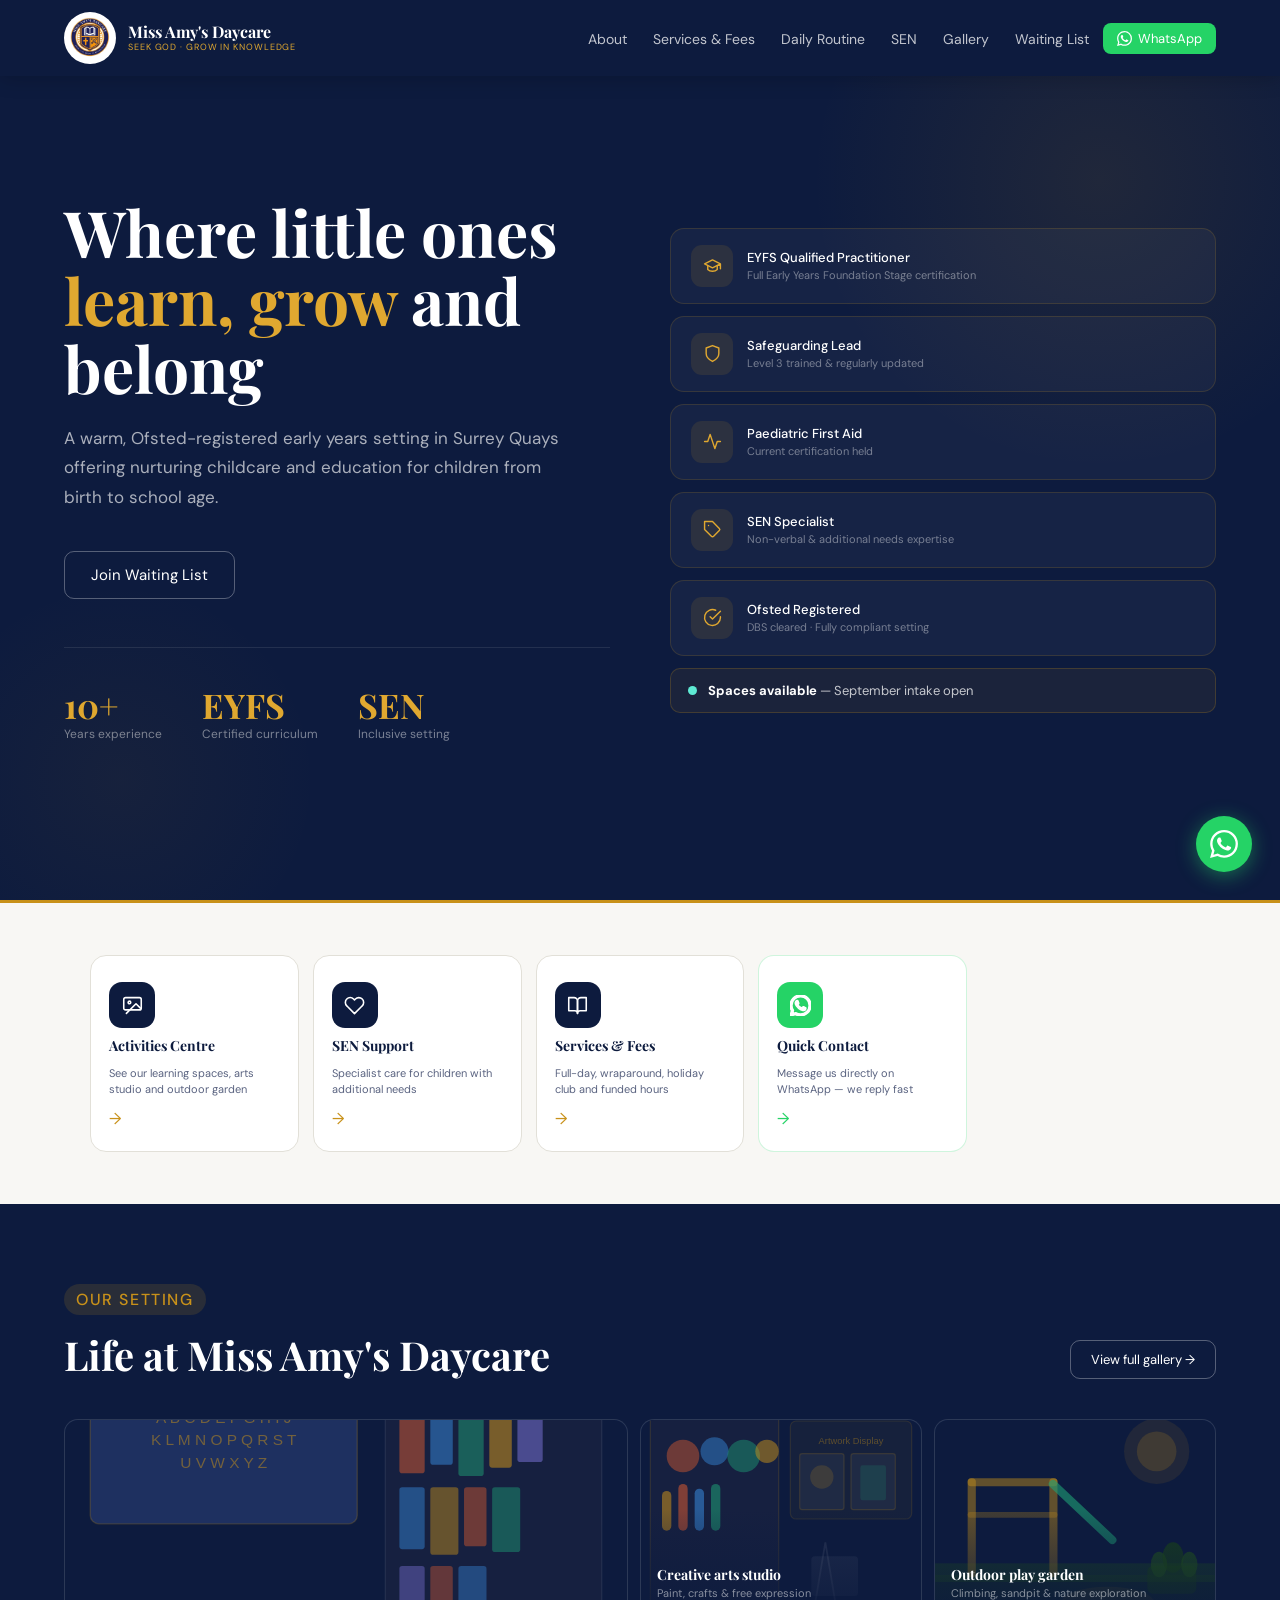
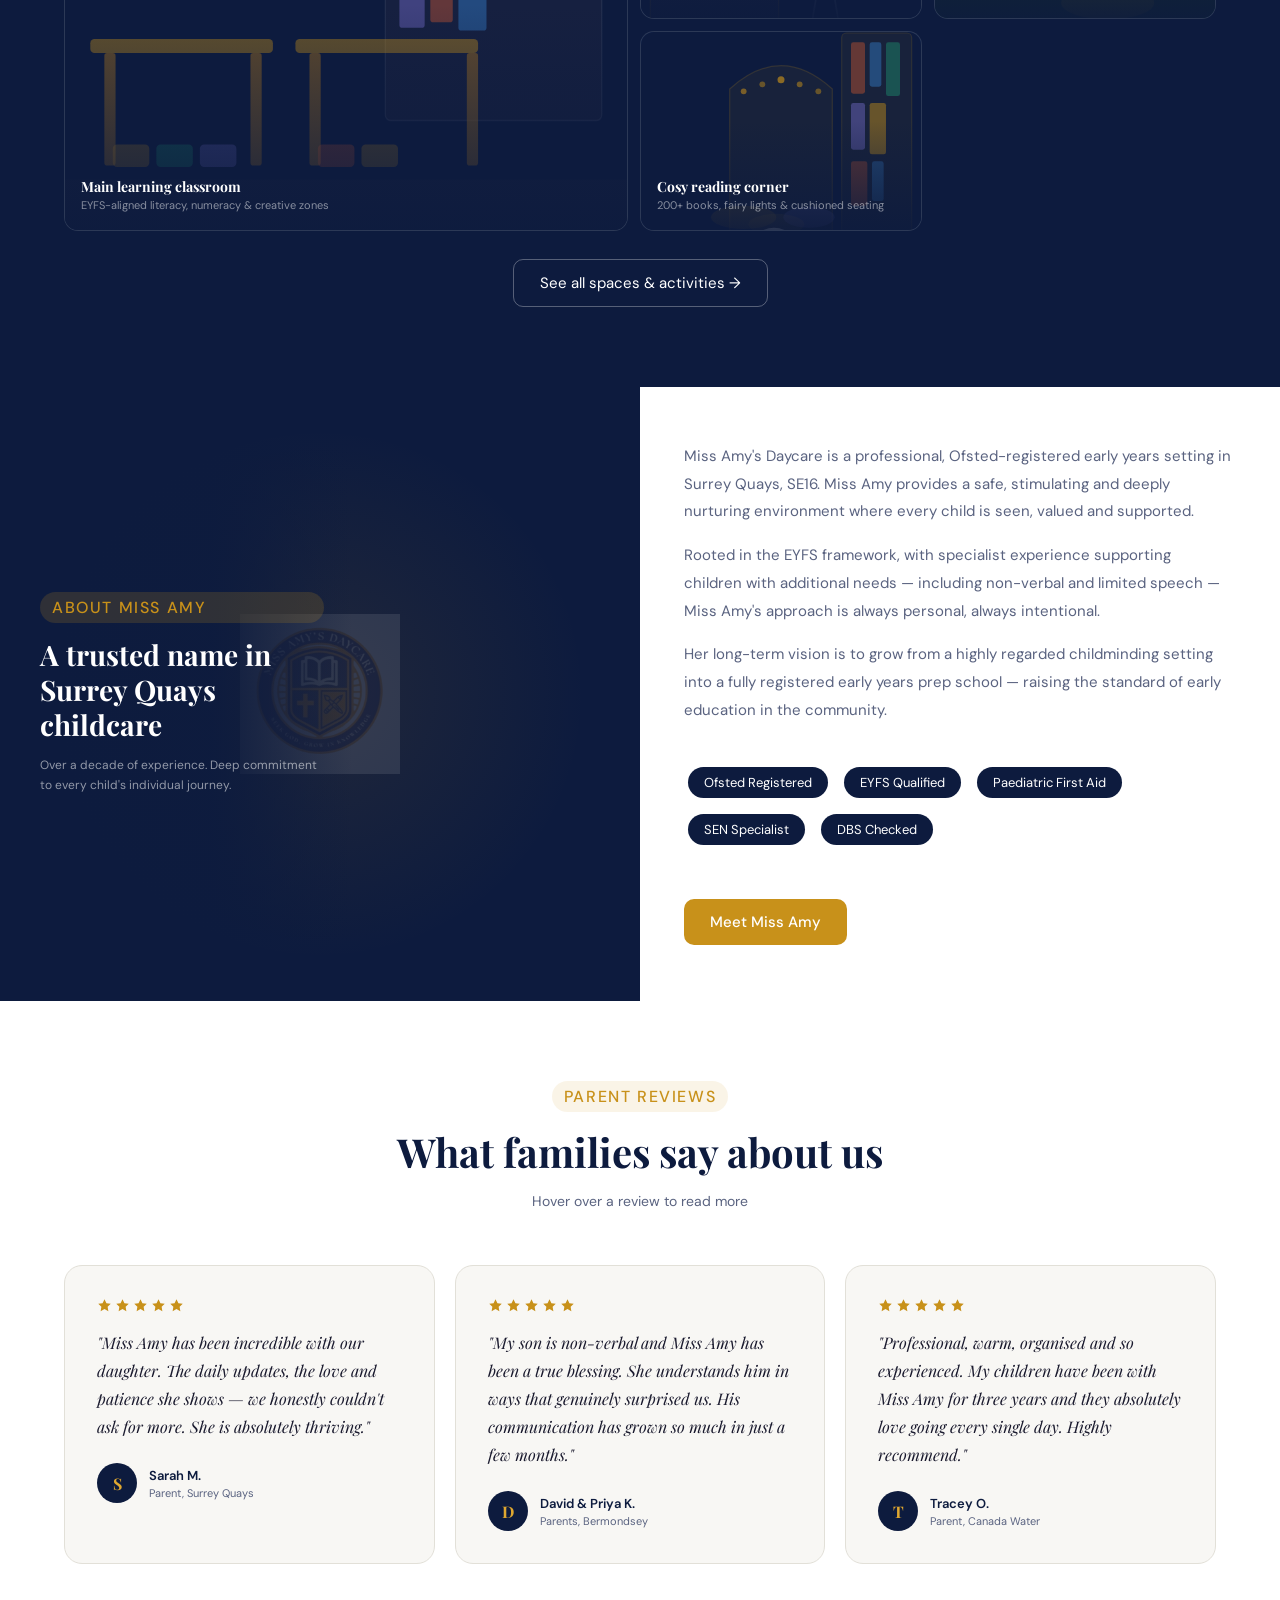
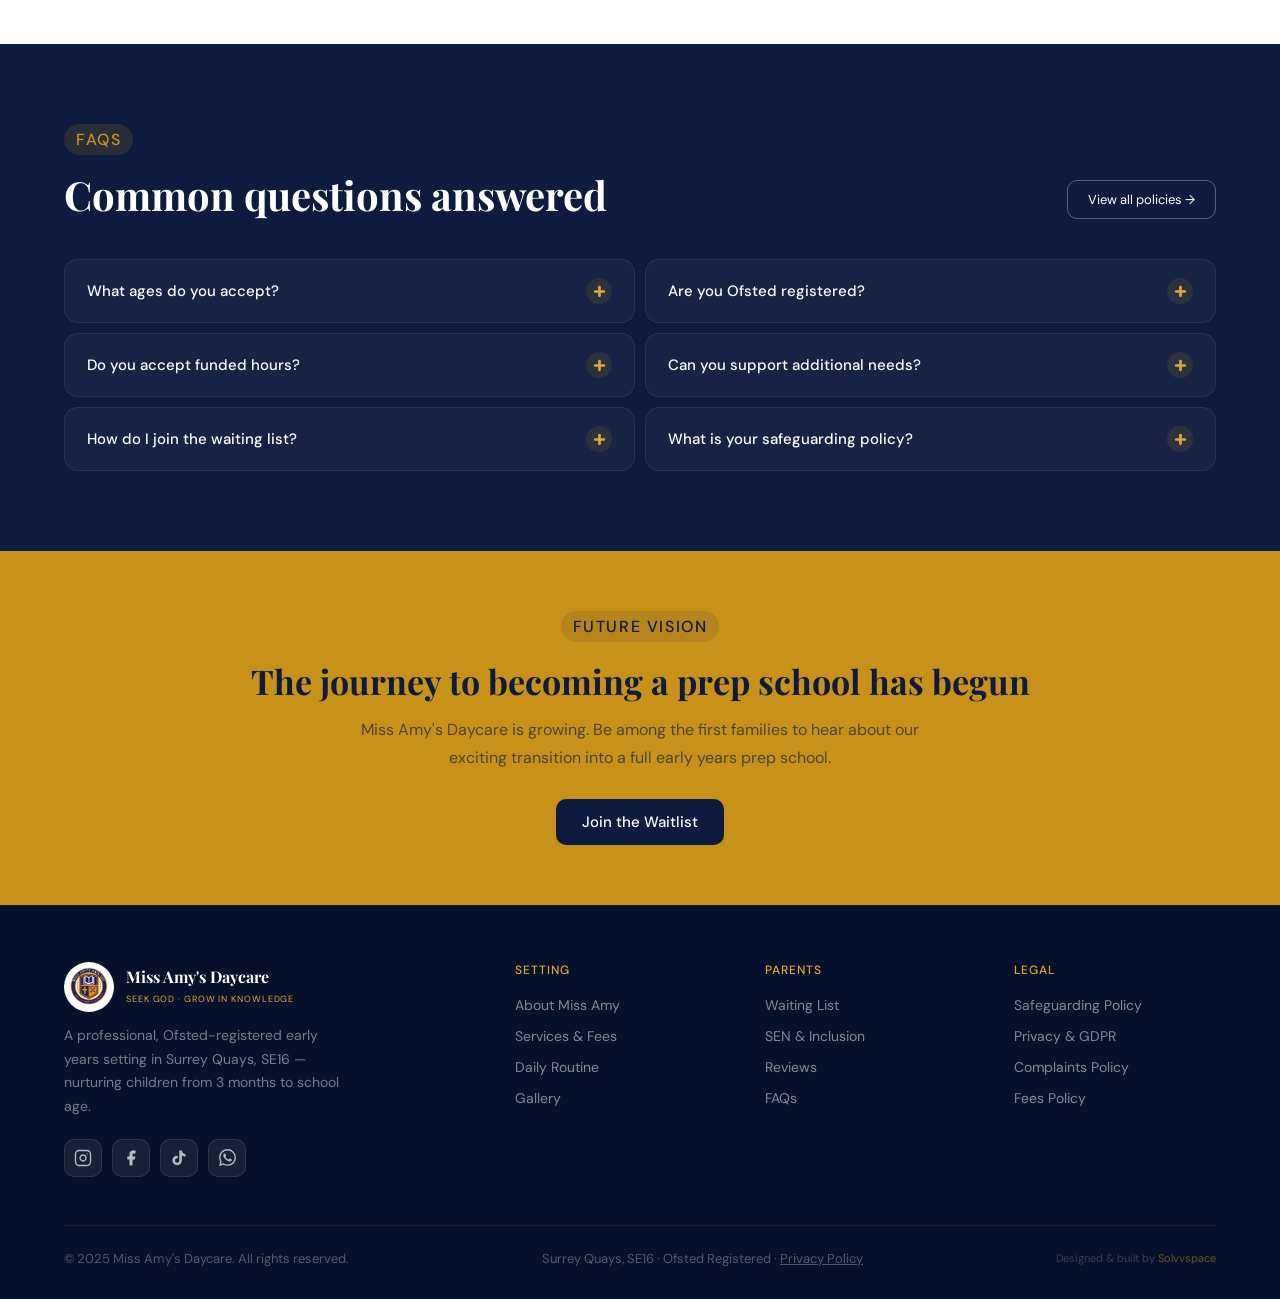
==== commit 766b5ada: "Refatored Code Refactored Codebase for better debugging. Made updates as requested" ====
--- a/index.html
+++ b/index.html
@@ -4,203 +4,13 @@
   <meta charset="UTF-8">
   <meta name="viewport" content="width=device-width, initial-scale=1.0">
   <title>Miss Amy's Daycare — Surrey Quays SE16</title>
-  <link rel="stylesheet" href="style.css">
-  <style>
-    /* HERO */
-    #hero {
-      min-height: 100vh; background: var(--navy);
-      display: grid; grid-template-columns: 1fr 1fr;
-      align-items: center; padding: 120px 5% 80px; gap: 60px;
-      position: relative; overflow: hidden;
-    }
-    #hero::before {
-      content: ''; position: absolute; top: -120px; right: -120px;
-      width: 600px; height: 600px;
-      background: radial-gradient(circle, rgba(200,145,26,0.1) 0%, transparent 68%);
-      pointer-events: none;
-    }
-    #hero::after {
-      content: ''; position: absolute; bottom: -80px; left: -80px;
-      width: 400px; height: 400px;
-      background: radial-gradient(circle, rgba(200,145,26,0.05) 0%, transparent 70%);
-      pointer-events: none;
-    }
-    .hero-content h1 { font-size: clamp(38px,5.5vw,64px); color: var(--white); line-height: 1.06; margin-bottom: 22px; }
-    .hero-content h1 em { font-style: normal; color: var(--yellow-light); }
-    .hero-content p { font-size: 17px; line-height: 1.75; color: rgba(255,255,255,0.65); max-width: 500px; margin-bottom: 38px; }
-    .hero-actions { display: flex; gap: 14px; flex-wrap: wrap; }
-    .hero-divider { margin-top: 48px; padding-top: 40px; border-top: 1px solid rgba(255,255,255,0.09); display: flex; gap: 40px; }
-    .hero-stat .num { font-family: 'Playfair Display', serif; font-size: 34px; color: var(--yellow-light); font-weight: 700; line-height: 1; }
-    .hero-stat .lbl { font-size: 12px; color: rgba(255,255,255,0.45); margin-top: 4px; }
-
-    /* Hero right credential cards */
-    .hero-right { display: flex; flex-direction: column; gap: 12px; }
-    .cred-card {
-      background: rgba(255,255,255,0.04); border: 1px solid rgba(200,145,26,0.18);
-      border-radius: 14px; padding: 16px 20px;
-      display: flex; align-items: center; gap: 14px;
-      transition: border-color 0.3s, background 0.3s;
-    }
-    .cred-card:hover { border-color: rgba(200,145,26,0.4); background: rgba(255,255,255,0.07); }
-    .cred-icon {
-      width: 42px; height: 42px; min-width: 42px;
-      background: rgba(200,145,26,0.12); border-radius: 11px;
-      display: flex; align-items: center; justify-content: center;
-    }
-    .cred-icon svg { width: 19px; height: 19px; stroke: var(--yellow-light); fill: none; stroke-width: 1.8; stroke-linecap: round; stroke-linejoin: round; }
-    .cred-card h4 { font-size: 13px; color: var(--white); font-family: 'DM Sans',sans-serif; font-weight: 500; margin-bottom: 2px; }
-    .cred-card p { font-size: 11px; color: rgba(255,255,255,0.42); }
-    .avail-badge {
-      background: rgba(200,145,26,0.08); border: 1px solid rgba(200,145,26,0.22);
-      border-radius: 10px; padding: 13px 17px;
-      display: flex; align-items: center; gap: 11px;
-    }
-    .avail-dot { width: 9px; height: 9px; min-width: 9px; background: #5eead4; border-radius: 50%; animation: blink 2s infinite; }
-    @keyframes blink { 0%,100%{opacity:1} 50%{opacity:0.3} }
-    .avail-badge span { color: rgba(255,255,255,0.75); font-size: 13px; }
-
-    /* ACTION CARDS */
-    #actions { background: var(--off-white); padding: 52px 5%; border-top: 3px solid var(--yellow); }
-    .actions-grid { display: grid; grid-template-columns: repeat(5,1fr); gap: 14px; max-width: 1100px; margin: 0 auto; }
-    .action-card {
-      background: var(--white); border-radius: 16px; padding: 26px 18px 22px;
-      border: 1.5px solid var(--border);
-      display: flex; flex-direction: column; align-items: flex-start; gap: 10px;
-      text-decoration: none; transition: all 0.28s; position: relative; overflow: hidden;
-    }
-    .action-card::after {
-      content: ''; position: absolute; bottom: 0; left: 0; right: 0; height: 3px;
-      background: var(--yellow); transform: scaleX(0); transition: transform 0.28s;
-    }
-    .action-card:hover { transform: translateY(-5px); box-shadow: 0 16px 40px rgba(13,27,62,0.1); border-color: rgba(200,145,26,0.3); }
-    .action-card:hover::after { transform: scaleX(1); }
-    .action-icon {
-      width: 46px; height: 46px; background: var(--navy); border-radius: 13px;
-      display: flex; align-items: center; justify-content: center; transition: background 0.28s;
-    }
-    .action-card:hover .action-icon { background: var(--yellow); }
-    .action-icon svg { width: 21px; height: 21px; stroke: white; fill: none; stroke-width: 1.8; stroke-linecap: round; stroke-linejoin: round; transition: stroke 0.28s; }
-    .action-card:hover .action-icon svg { stroke: var(--navy); }
-    .action-card h3 { font-size: 14px; color: var(--navy); font-family: 'Playfair Display',serif; line-height: 1.2; }
-    .action-card p { font-size: 11px; color: var(--muted); line-height: 1.5; }
-    .action-arrow { margin-top: auto; font-size: 16px; color: var(--yellow); transition: transform 0.2s; }
-    .action-card:hover .action-arrow { transform: translateX(4px); }
-    .action-card.wa { border-color: rgba(37,211,102,0.22); }
-    .action-card.wa .action-icon { background: #25D366; }
-    .action-card.wa:hover { border-color: #25D366; box-shadow: 0 16px 40px rgba(37,211,102,0.15); }
-    .action-card.wa .action-arrow { color: #25D366; }
-    .action-card.wa .action-icon svg { stroke: white; fill: white; }
-    .action-card.wa:hover .action-icon svg { stroke: white; fill: white; }
-
-    /* GALLERY PREVIEW */
-    #gallery-preview { background: var(--navy); padding: 80px 5%; }
-    #gallery-preview .section-label { background: rgba(200,145,26,0.15); }
-    .gp-header { display: flex; align-items: flex-end; justify-content: space-between; margin-bottom: 40px; }
-    .gp-header .section-title { color: white; margin-bottom: 0; }
-    .gp-grid { display: grid; grid-template-columns: 2fr 1fr 1fr; grid-template-rows: 200px 200px; gap: 12px; }
-    .gp-card { border-radius: 14px; overflow: hidden; position: relative; cursor: pointer; background: var(--navy-mid); border: 1px solid rgba(200,145,26,0.1); text-decoration: none; }
-    .gp-card:first-child { grid-row: 1 / 3; }
-    .gp-card-inner { width: 100%; height: 100%; display: flex; align-items: center; justify-content: center; position: relative; transition: transform 0.4s; overflow: hidden; }
-    .gp-card:hover .gp-card-inner { transform: scale(1.05); }
-    .gp-card-overlay { position: absolute; inset: 0; background: linear-gradient(to top, rgba(13,27,62,0.88) 0%, transparent 55%); pointer-events: none; }
-    .gp-card-label { position: absolute; bottom: 0; left: 0; right: 0; padding: 18px 16px; }
-    .gp-card-label h4 { font-size: 14px; color: white; margin-bottom: 2px; font-family: 'Playfair Display',serif; }
-    .gp-card-label p { font-size: 11px; color: rgba(255,255,255,0.5); }
-    .gp-see-all { text-align: center; margin-top: 28px; }
-
-    /* ABOUT EDITORIAL */
-    #about-strip { background: var(--off-white); padding: 0; overflow: hidden; }
-    .about-editorial { display: grid; grid-template-columns: 1fr 1fr; min-height: 520px; }
-    .about-image-side {
-      position: relative; background: var(--navy);
-      display: flex; align-items: center; justify-content: center; overflow: hidden;
-    }
-    .about-image-side::before {
-      content: ''; position: absolute; inset: 0;
-      background: radial-gradient(circle at 50% 50%, rgba(200,145,26,0.1), transparent 60%);
-    }
-    .about-img-inner {
-      width: 100%; height: 100%; min-height: 520px;
-      display: flex; align-items: center; justify-content: center; position: relative; z-index: 1;
-    }
-    .about-img-inner img { width: 160px; height: 160px; object-fit: contain; opacity: 0.1; }
-    .about-overlay-text {
-      position: absolute; left: 0; top: 0; bottom: 0; width: 55%;
-      padding: 48px 28px 48px 40px;
-      display: flex; flex-direction: column; justify-content: center; z-index: 2;
-      background: linear-gradient(to right, rgba(13,27,62,0.94) 60%, transparent 100%);
-    }
-    .about-overlay-text .section-label { background: rgba(200,145,26,0.18); margin-bottom: 14px; }
-    .about-overlay-text h2 { font-family: 'Playfair Display',serif; font-size: clamp(20px,2.2vw,30px); color: white; line-height: 1.25; margin-bottom: 12px; }
-    .about-overlay-text p { font-size: 12px; color: rgba(255,255,255,0.55); line-height: 1.7; }
-    .about-text-side { padding: 56px 48px 56px 44px; display: flex; flex-direction: column; justify-content: center; background: var(--white); }
-    .about-text-side p { font-size: 15px; line-height: 1.85; color: var(--muted); margin-bottom: 16px; }
-    .qual-chips { display: flex; flex-wrap: wrap; gap: 8px; margin: 22px 0; }
-
-    /* TESTIMONIALS */
-    #testimonials { background: var(--white); padding: 80px 5%; }
-    .testi-grid { display: grid; grid-template-columns: repeat(3,1fr); gap: 20px; }
-    .testi-card {
-      background: var(--off-white); border-radius: 18px; padding: 32px;
-      border: 1px solid var(--border);
-      transition: all 0.35s cubic-bezier(0.34, 1.56, 0.64, 1);
-      cursor: default;
-    }
-    .testi-card:hover {
-      transform: scale(1.04) translateY(-4px);
-      box-shadow: 0 20px 50px rgba(13,27,62,0.12);
-      border-color: rgba(200,145,26,0.3); z-index: 2; position: relative;
-    }
-    .testi-stars { display: flex; gap: 3px; margin-bottom: 16px; }
-    .testi-stars svg { width: 15px; height: 15px; fill: var(--yellow); }
-    .testi-card blockquote { font-family: 'Playfair Display',serif; font-size: 16px; color: var(--text); line-height: 1.75; font-style: italic; margin-bottom: 22px; }
-    .testi-author { display: flex; align-items: center; gap: 12px; }
-    .author-av { width: 40px; height: 40px; border-radius: 50%; background: var(--navy); color: var(--yellow-light); display: flex; align-items: center; justify-content: center; font-family: 'Playfair Display',serif; font-size: 16px; font-weight: 700; }
-    .author-info h4 { font-size: 13px; font-weight: 600; color: var(--navy); font-family: 'DM Sans',sans-serif; }
-    .author-info p { font-size: 11px; color: var(--muted); margin-top: 2px; }
-
-    /* FAQs */
-    #faqs { background: var(--navy); padding: 80px 5%; }
-    .faq-header { display: flex; align-items: flex-end; justify-content: space-between; margin-bottom: 40px; }
-    .faq-header .section-title { color: white; margin-bottom: 0; }
-    .faq-header .section-label { background: rgba(200,145,26,0.15); }
-    .faq-cols { display: grid; grid-template-columns: 1fr 1fr; gap: 10px; }
-    .faq-item { background: rgba(255,255,255,0.04); border: 1px solid rgba(255,255,255,0.07); border-radius: 14px; overflow: hidden; transition: border-color 0.2s; }
-    .faq-item.open { border-color: rgba(200,145,26,0.35); }
-    .faq-q { width: 100%; text-align: left; padding: 18px 22px; background: none; border: none; cursor: pointer; display: flex; justify-content: space-between; align-items: center; gap: 12px; font-family: 'DM Sans',sans-serif; font-size: 15px; font-weight: 500; color: var(--white); }
-    .faq-q-icon { width: 26px; height: 26px; min-width: 26px; border-radius: 50%; background: rgba(200,145,26,0.12); display: flex; align-items: center; justify-content: center; transition: all 0.25s; }
-    .faq-q-icon svg { width: 13px; height: 13px; stroke: var(--yellow-light); fill: none; stroke-width: 2.5; stroke-linecap: round; transition: transform 0.25s; }
-    .faq-item.open .faq-q-icon { background: var(--yellow); }
-    .faq-item.open .faq-q-icon svg { stroke: var(--navy); transform: rotate(45deg); }
-    .faq-a { display: none; padding: 0 22px 18px; font-size: 14px; color: rgba(255,255,255,0.52); line-height: 1.75; }
-    .faq-item.open .faq-a { display: block; }
-
-    /* VISION */
-    .vision-bar { background: var(--yellow); padding: 60px 5%; text-align: center; }
-    .vision-bar h2 { font-size: clamp(22px,3vw,34px); color: var(--navy); margin-bottom: 12px; }
-    .vision-bar p { font-size: 16px; color: rgba(13,27,62,0.65); max-width: 560px; margin: 0 auto 28px; line-height: 1.7; }
-    .vision-bar .section-label { background: rgba(13,27,62,0.1); color: var(--navy); }
-
-    /* RESPONSIVE */
-    @media (max-width: 1024px) { .actions-grid { grid-template-columns: repeat(3,1fr); } }
-    @media (max-width: 900px) {
-      #hero { grid-template-columns: 1fr; padding-top: 100px; }
-      .hero-right { display: none; }
-      .gp-grid { grid-template-columns: 1fr 1fr; grid-template-rows: 180px 180px; }
-      .gp-card:first-child { grid-row: auto; grid-column: 1 / 3; }
-      .about-editorial { grid-template-columns: 1fr; }
-      .about-image-side { min-height: 300px; }
-      .about-overlay-text { position: relative; width: 100%; background: rgba(13,27,62,0.96); }
-      .about-text-side { padding: 36px 28px; }
-      .testi-grid { grid-template-columns: 1fr; }
-      .faq-cols { grid-template-columns: 1fr; }
-      .gp-header, .faq-header { flex-direction: column; align-items: flex-start; gap: 12px; }
-    }
-    @media (max-width: 700px) { .actions-grid { grid-template-columns: 1fr 1fr; } }
-  </style>
+  <link rel="stylesheet" href="Css/style.css">
+
 </head>
 <body>
-  <div id="nav-placeholder"></div>
+  <div id="nav-placeholder">
+
+  </div>
 
   <!-- HERO -->
   <section id="hero">
@@ -208,7 +18,6 @@
       <h1>Where little ones <em>learn, grow</em> and belong</h1>
       <p>A warm, Ofsted-registered early years setting in Surrey Quays offering nurturing childcare and education for children from birth to school age.</p>
       <div class="hero-actions">
-        <a href="book-a-visit.html" class="btn-primary">Book a Visit</a>
         <a href="waiting-list.html" class="btn-outline-white">Join Waiting List</a>
       </div>
       <div class="hero-divider">
@@ -249,12 +58,6 @@
   <!-- ACTION CARDS -->
   <section id="actions">
     <div class="actions-grid">
-      <a href="book-a-visit.html" class="action-card fade-in">
-        <div class="action-icon"><svg viewBox="0 0 24 24"><rect x="3" y="4" width="18" height="18" rx="2"/><line x1="16" y1="2" x2="16" y2="6"/><line x1="8" y1="2" x2="8" y2="6"/><line x1="3" y1="10" x2="21" y2="10"/></svg></div>
-        <h3>Book a Visit Now</h3>
-        <p>Arrange a tour and come and see the setting in person</p>
-        <span class="action-arrow">&#8594;</span>
-      </a>
       <a href="gallery.html" class="action-card fade-in">
         <div class="action-icon"><svg viewBox="0 0 24 24"><rect x="2" y="3" width="20" height="14" rx="2"/><circle cx="8.5" cy="8.5" r="1.5"/><polyline points="21,15 16,10 5,21"/></svg></div>
         <h3>Activities Centre</h3>
@@ -418,7 +221,7 @@
     <div class="about-editorial">
       <div class="about-image-side">
         <div class="about-img-inner">
-          <img src="MISSAMY_LOGO.png" alt="Miss Amy's Daycare">
+          <img src="Img/MISSAMY_LOGO.png" alt="Miss Amy's Daycare">
         </div>
         <div class="about-overlay-text">
           <span class="section-label">About Miss Amy</span>
@@ -439,7 +242,6 @@
         </div>
         <div style="margin-top:28px;display:flex;gap:14px;flex-wrap:wrap">
           <a href="about.html" class="btn-primary">Meet Miss Amy</a>
-          <a href="book-a-visit.html" class="btn-outline">Book a Visit</a>
         </div>
       </div>
     </div>
@@ -544,7 +346,7 @@
   </div>
 
   <div id="footer-placeholder"></div>
-  <script src="shared.js"></script>
+  <script src="Js/shared.js"></script>
   <script>
     renderNav('index.html');
     renderFooter();
--- a/Css/style.css
+++ b/Css/style.css
@@ -0,0 +1,2694 @@
+@import url('https://fonts.googleapis.com/css2?family=Playfair+Display:wght@600;700&family=DM+Sans:wght@300;400;500&display=swap');
+
+/* ============================================================ */
+/* ROOT VARIABLES */
+/* ============================================================ */
+
+:root {
+	--navy: #0d1b3e;
+	--navy-mid: #1a2f5e;
+	--navy-light: #243a72;
+	--yellow: #c8911a;
+	--yellow-light: #e0a830;
+	--yellow-pale: #f5ead0;
+	--white: #ffffff;
+	--off-white: #f8f7f4;
+	--text: #1a1a2e;
+	--muted: #5a6380;
+	--border: #e2e0d8;
+	--radius: 16px;
+	--radius-sm: 8px;
+}
+
+/* ============================================================ */
+/* GLOBAL STYLES */
+/* ============================================================ */
+
+* {
+	margin: 0;
+	padding: 0;
+	box-sizing: border-box;
+}
+
+html {
+	scroll-behavior: smooth;
+}
+
+body {
+	font-family: 'DM Sans', sans-serif;
+	color: var(--text);
+	background: var(--white);
+	overflow-x: hidden;
+}
+
+h1,
+h2,
+h3,
+h4 {
+	font-family: 'Playfair Display', serif;
+}
+
+/* ============================================================ */
+/* NAVIGATION */
+/* ============================================================ */
+
+nav {
+	position: fixed;
+	top: 0;
+	left: 0;
+	right: 0;
+	z-index: 100;
+	background: var(--navy);
+	display: flex;
+	align-items: center;
+	justify-content: space-between;
+	padding: 0 5%;
+	height: 76px;
+	box-shadow: 0 2px 20px rgba(0, 0, 0, 0.2);
+}
+
+.logo {
+	display: flex;
+	align-items: center;
+	gap: 12px;
+	text-decoration: none;
+}
+
+.logo-mark {
+	width: 52px;
+	height: 52px;
+	border-radius: 50%;
+	overflow: hidden;
+	background: white;
+	padding: 2px;
+	display: flex;
+	align-items: center;
+	justify-content: center;
+	flex-shrink: 0;
+}
+
+.logo-mark img {
+	width: 100%;
+	height: 100%;
+	object-fit: contain;
+	border-radius: 50%;
+}
+
+.logo-text {
+	display: flex;
+	flex-direction: column;
+}
+
+.logo-text span:first-child {
+	font-family: 'Playfair Display', serif;
+	font-size: 16px;
+	font-weight: 700;
+	color: var(--white);
+	line-height: 1.1;
+}
+
+.logo-text span:last-child {
+	font-size: 9px;
+	color: var(--yellow-light);
+	letter-spacing: 0.1em;
+	text-transform: uppercase;
+}
+
+.nav-links {
+	display: flex;
+	gap: 2px;
+	list-style: none;
+	align-items: center;
+}
+
+.nav-links a {
+	text-decoration: none;
+	color: rgba(255, 255, 255, 0.75);
+	font-size: 14px;
+	padding: 8px 12px;
+	border-radius: 8px;
+	transition: all 0.2s;
+}
+
+.nav-links a:hover {
+	color: var(--yellow-light);
+	background: rgba(200, 145, 26, 0.12);
+}
+
+.nav-links a.active {
+	color: var(--yellow-light);
+}
+
+.nav-cta {
+	background: var(--yellow) !important;
+	color: var(--white) !important;
+	font-weight: 500 !important;
+}
+
+.nav-cta:hover {
+	background: var(--yellow-light) !important;
+	color: var(--white) !important;
+}
+
+/* ============================================================ */
+/* WHATSAPP NAV BUTTON */
+/* ============================================================ */
+
+.nav-whatsapp {
+	display: flex;
+	align-items: center;
+	gap: 6px;
+	background: #25D366;
+	color: white !important;
+	padding: 7px 14px !important;
+	border-radius: 8px;
+	font-size: 13px !important;
+}
+
+.nav-whatsapp:hover {
+	background: #1ebe5d !important;
+	color: white !important;
+}
+
+/* ============================================================ */
+/* HAMBURGER MENU */
+/* ============================================================ */
+
+.hamburger {
+	display: none;
+	flex-direction: column;
+	gap: 5px;
+	cursor: pointer;
+	background: none;
+	border: none;
+	padding: 4px;
+}
+
+.hamburger span {
+	display: block;
+	width: 24px;
+	height: 2px;
+	background: var(--white);
+	border-radius: 2px;
+	transition: 0.3s;
+}
+
+/* ============================================================ */
+/* MOBILE NAV */
+/* ============================================================ */
+
+.mobile-menu {
+	display: none;
+	position: fixed;
+	top: 76px;
+	left: 0;
+	right: 0;
+	background: var(--navy);
+	z-index: 99;
+	padding: 16px 5% 24px;
+	border-top: 1px solid rgba(255, 255, 255, 0.1);
+	flex-direction: column;
+	gap: 4px;
+}
+
+.mobile-menu.open {
+	display: flex;
+}
+
+.mobile-menu a {
+	color: rgba(255, 255, 255, 0.8);
+	text-decoration: none;
+	font-size: 15px;
+	padding: 10px 12px;
+	border-radius: 8px;
+}
+
+.mobile-menu a:hover {
+	background: rgba(255, 255, 255, 0.05);
+	color: var(--yellow-light);
+}
+
+/* ============================================================ */
+/* PAGE HERO (Inner Pages) */
+/* ============================================================ */
+
+.page-hero {
+	background: var(--navy);
+	padding: 130px 5% 70px;
+	text-align: center;
+	position: relative;
+	overflow: hidden;
+}
+
+.page-hero::before {
+	content: '';
+	position: absolute;
+	top: -80px;
+	left: 50%;
+	transform: translateX(-50%);
+	width: 600px;
+	height: 600px;
+	background: radial-gradient(circle, rgba(200, 145, 26, 0.1) 0%, transparent 70%);
+	pointer-events: none;
+}
+
+.page-hero h1 {
+	font-size: clamp(32px, 5vw, 52px);
+	color: var(--white);
+	margin-bottom: 16px;
+}
+
+.page-hero p {
+	font-size: 20px;
+	color: rgba(255, 255, 255, 0.65);
+	max-width: 580px;
+	margin: 0 auto;
+	line-height: 1.7;
+}
+
+.page-hero .section-label {
+	background: rgba(200, 145, 26, 0.15);
+}
+
+/* ============================================================ */
+/* SECTIONS */
+/* ============================================================ */
+
+section {
+	padding: 80px 5%;
+}
+
+.section-label {
+	font-size: 16px;
+	font-weight: 500;
+	letter-spacing: 0.1em;
+	text-transform: uppercase;
+	color: var(--yellow);
+	background: rgba(200, 145, 26, 0.1);
+	padding: 5px 12px;
+	border-radius: 100px;
+	display: inline-block;
+	margin-bottom: 16px;
+}
+
+.section-title {
+	font-size: clamp(26px, 4vw, 40px);
+	color: var(--navy);
+	line-height: 1.2;
+	margin-bottom: 14px;
+}
+
+.section-subtitle {
+	font-size: 17px;
+	color: var(--muted);
+	line-height: 1.7;
+	max-width: 560px;
+}
+
+.section-header {
+	margin-bottom: 52px;
+}
+
+.section-header.center {
+	text-align: center;
+}
+
+.section-header.center .section-subtitle {
+	margin: 0 auto;
+}
+
+/* ============================================================ */
+/* BUTTONS */
+/* ============================================================ */
+
+.btn-primary {
+	background: var(--yellow);
+	color: var(--white);
+	padding: 13px 26px;
+	border-radius: 10px;
+	font-weight: 500;
+	font-size: 15px;
+	text-decoration: none;
+	border: none;
+	cursor: pointer;
+	transition: all 0.2s;
+	display: inline-block;
+	font-family: 'DM Sans', sans-serif;
+}
+
+.btn-primary:hover {
+	background: var(--yellow-light);
+	transform: translateY(-1px);
+	box-shadow: 0 6px 20px rgba(200, 145, 26, 0.3);
+}
+
+.btn-outline {
+	background: transparent;
+	color: var(--navy);
+	padding: 13px 26px;
+	border-radius: 10px;
+	font-weight: 400;
+	font-size: 15px;
+	text-decoration: none;
+	border: 2px solid var(--navy);
+	transition: all 0.2s;
+	display: inline-block;
+}
+
+.btn-outline:hover {
+	background: var(--navy);
+	color: var(--white);
+}
+
+.btn-outline-white {
+	background: transparent;
+	color: var(--white);
+	padding: 13px 26px;
+	border-radius: 10px;
+	font-size: 15px;
+	text-decoration: none;
+	border: 1.5px solid rgba(255, 255, 255, 0.3);
+	transition: all 0.2s;
+	display: inline-block;
+}
+
+.btn-outline-white:hover {
+	border-color: rgba(255, 255, 255, 0.6);
+	background: rgba(255, 255, 255, 0.05);
+}
+
+.btn-whatsapp {
+	background: #25D366;
+	color: white;
+	padding: 13px 26px;
+	border-radius: 10px;
+	font-weight: 500;
+	font-size: 15px;
+	text-decoration: none;
+	display: inline-flex;
+	align-items: center;
+	gap: 8px;
+	transition: all 0.2s;
+}
+
+.btn-whatsapp:hover {
+	background: #1ebe5d;
+	transform: translateY(-1px);
+}
+
+.btn-navy {
+	background: var(--navy);
+	color: var(--white);
+	padding: 13px 26px;
+	border-radius: 10px;
+	font-weight: 500;
+	font-size: 15px;
+	text-decoration: none;
+	border: none;
+	cursor: pointer;
+	transition: all 0.2s;
+	display: inline-block;
+}
+
+.btn-navy:hover {
+	background: var(--navy-mid);
+	transform: translateY(-1px);
+}
+
+/* ============================================================ */
+/* FORMS */
+/* ============================================================ */
+
+.form-card {
+	background: var(--white);
+	border-radius: 20px;
+	padding: 48px;
+	box-shadow: 0 4px 40px rgba(13, 27, 62, 0.08);
+	border: 1px solid var(--border);
+	max-width: 780px;
+	margin: 0 auto;
+}
+
+.form-section-title {
+	font-size: 18px;
+	color: var(--navy);
+	margin-bottom: 20px;
+	padding-bottom: 12px;
+	border-bottom: 2px solid var(--yellow);
+	font-family: 'Playfair Display', serif;
+}
+
+.form-grid {
+	display: grid;
+	grid-template-columns: 1fr 1fr;
+	gap: 20px;
+	margin-bottom: 20px;
+}
+
+.form-group {
+	display: flex;
+	flex-direction: column;
+	gap: 6px;
+	margin-bottom: 20px;
+}
+
+.form-group.full {
+	grid-column: 1 / -1;
+}
+
+.form-group label {
+	font-size: 13px;
+	color: var(--muted);
+	font-weight: 500;
+}
+
+.form-group label .req {
+	color: var(--yellow);
+	margin-left: 2px;
+}
+
+.form-group input,
+.form-group select,
+.form-group textarea {
+	background: var(--off-white);
+	border: 1.5px solid var(--border);
+	border-radius: 10px;
+	padding: 12px 16px;
+	color: var(--text);
+	font-family: 'DM Sans', sans-serif;
+	font-size: 15px;
+	outline: none;
+	transition: border-color 0.2s;
+}
+
+.form-group input:focus,
+.form-group select:focus,
+.form-group textarea:focus {
+	border-color: var(--yellow);
+	background: var(--white);
+}
+
+.form-group textarea {
+	resize: vertical;
+	min-height: 100px;
+}
+
+.form-group input[type="checkbox"],
+.form-group input[type="radio"] {
+	width: auto;
+	margin-right: 8px;
+}
+
+.checkbox-group {
+	display: flex;
+	flex-direction: column;
+	gap: 10px;
+}
+
+.checkbox-label {
+	display: flex;
+	align-items: center;
+	gap: 10px;
+	font-size: 15px;
+	color: var(--text);
+	cursor: pointer;
+}
+
+.form-submit {
+	width: 100%;
+	padding: 16px;
+	font-size: 16px;
+	margin-top: 8px;
+}
+
+.form-note {
+	font-size: 13px;
+	color: var(--muted);
+	text-align: center;
+	margin-top: 12px;
+	line-height: 1.6;
+}
+
+/* ============================================================ */
+/* FOOTER */
+/* ============================================================ */
+
+footer {
+	background: #07102a;
+	padding: 56px 5% 32px;
+	border-top: 1px solid rgba(255, 255, 255, 0.06);
+}
+
+.footer-grid {
+	display: grid;
+	grid-template-columns: 2fr 1fr 1fr 1fr;
+	gap: 48px;
+	margin-bottom: 48px;
+}
+
+.footer-brand {
+	display: flex;
+	flex-direction: column;
+}
+
+.footer-brand p {
+	font-size: 14px;
+	color: rgba(255, 255, 255, 0.45);
+	line-height: 1.7;
+	margin-top: 12px;
+	max-width: 280px;
+}
+
+.footer-logo {
+	display: flex;
+	align-items: center;
+	gap: 12px;
+	text-decoration: none;
+}
+
+.footer-logo-mark {
+	width: 50px;
+	height: 50px;
+	border-radius: 50%;
+	overflow: hidden;
+	background: white;
+	padding: 2px;
+	flex-shrink: 0;
+}
+
+.footer-logo-mark img {
+	width: 100%;
+	height: 100%;
+	object-fit: contain;
+	border-radius: 50%;
+}
+
+.footer-logo-text strong {
+	font-family: 'Playfair Display', serif;
+	font-size: 16px;
+	color: white;
+	display: block;
+	line-height: 1.2;
+}
+
+.footer-logo-text span {
+	font-size: 9px;
+	color: var(--yellow-light);
+	letter-spacing: 0.1em;
+	text-transform: uppercase;
+}
+
+.footer-col h4 {
+	color: var(--yellow-light);
+	font-size: 12px;
+	text-transform: uppercase;
+	letter-spacing: 0.08em;
+	margin-bottom: 16px;
+	font-family: 'DM Sans', sans-serif;
+	font-weight: 500;
+}
+
+.footer-col ul {
+	list-style: none;
+	display: flex;
+	flex-direction: column;
+	gap: 10px;
+}
+
+.footer-col ul li a {
+	color: rgba(255, 255, 255, 0.5);
+	text-decoration: none;
+	font-size: 14px;
+	transition: color 0.2s;
+}
+
+.footer-col ul li a:hover {
+	color: var(--yellow-light);
+}
+
+.social-links {
+	display: flex;
+	gap: 10px;
+	margin-top: 20px;
+}
+
+.social-btn {
+	width: 38px;
+	height: 38px;
+	border-radius: 10px;
+	background: rgba(255, 255, 255, 0.07);
+	border: 1px solid rgba(255, 255, 255, 0.1);
+	display: flex;
+	align-items: center;
+	justify-content: center;
+	text-decoration: none;
+	font-size: 17px;
+	transition: all 0.2s;
+}
+
+.social-btn:hover {
+	background: rgba(200, 145, 26, 0.2);
+	border-color: rgba(200, 145, 26, 0.4);
+}
+
+.footer-bottom {
+	display: flex;
+	justify-content: space-between;
+	align-items: center;
+	padding-top: 24px;
+	border-top: 1px solid rgba(255, 255, 255, 0.06);
+	font-size: 13px;
+	color: rgba(255, 255, 255, 0.3);
+	flex-wrap: wrap;
+	gap: 8px;
+}
+
+/* ============================================================ */
+/* FADE IN ANIMATION */
+/* ============================================================ */
+
+.fade-in {
+	opacity: 0;
+	transform: translateY(20px);
+	transition: opacity 0.6s ease, transform 0.6s ease;
+}
+
+.fade-in.visible {
+	opacity: 1;
+	transform: translateY(0);
+}
+
+/* ============================================================ */
+/* CARDS */
+/* ============================================================ */
+
+.card {
+	background: var(--off-white);
+	border-radius: var(--radius);
+	padding: 32px;
+	border: 1px solid var(--border);
+	transition: all 0.3s;
+}
+
+.card:hover {
+	transform: translateY(-3px);
+	box-shadow: 0 12px 40px rgba(13, 27, 62, 0.08);
+}
+
+/* ============================================================ */
+/* CHIPS */
+/* ============================================================ */
+
+.chip {
+	background: var(--navy);
+	color: var(--white);
+	padding: 7px 16px;
+	border-radius: 100px;
+	font-size: 13px;
+	display: inline-block;
+	margin: 4px;
+}
+
+.chip.yellow {
+	background: var(--yellow);
+	color: var(--white);
+	font-weight: 500;
+}
+
+/* ============================================================ */
+/* SUCCESS MESSAGE */
+/* ============================================================ */
+
+.success-msg {
+	background: #ecfdf5;
+	border: 1px solid #6ee7b7;
+	border-radius: 12px;
+	padding: 20px 24px;
+	color: #065f46;
+	font-size: 15px;
+	display: none;
+	margin-top: 16px;
+}
+
+.success-msg.show {
+	display: block;
+}
+
+/* ============================================================ */
+/* WHATSAPP FLOATING BUTTON */
+/* ============================================================ */
+
+.wa-float {
+	position: fixed;
+	bottom: 28px;
+	right: 28px;
+	z-index: 999;
+	width: 56px;
+	height: 56px;
+	background: #25d366;
+	border-radius: 50%;
+	display: flex;
+	align-items: center;
+	justify-content: center;
+	box-shadow: 0 4px 20px rgba(37, 211, 102, 0.45);
+	transition: transform 0.2s;
+	text-decoration: none;
+	font-size: 28px;
+	line-height: 1;
+}
+
+.wa-float:hover {
+	transform: scale(1.12);
+}
+
+/* ============================================================ */
+/* RESPONSIVE DESIGN */
+/* ============================================================ */
+
+@media (max-width: 900px) {
+	.nav-links {
+		display: none;
+	}
+
+	.hamburger {
+		display: flex;
+	}
+
+	.footer-grid {
+		grid-template-columns: 1fr 1fr;
+	}
+}
+
+@media (max-width: 768px) {
+	.form-grid {
+		grid-template-columns: 1fr;
+	}
+
+	.form-card {
+		padding: 28px 20px;
+	}
+}
+
+@media (max-width: 600px) {
+	.footer-grid {
+		grid-template-columns: 1fr;
+	}
+}
+
+/* BUTTONS */
+.btn-primary { background: var(--yellow); color: var(--white); padding: 13px 26px; border-radius: 10px; font-weight: 500; font-size: 15px; text-decoration: none; border: none; cursor: pointer; transition: all 0.2s; display: inline-block; font-family: 'DM Sans', sans-serif; }
+.btn-primary:hover { background: var(--yellow-light); transform: translateY(-1px); box-shadow: 0 6px 20px rgba(200,145,26,0.3); }
+.btn-outline { background: transparent; color: var(--navy); padding: 13px 26px; border-radius: 10px; font-weight: 400; font-size: 15px; text-decoration: none; border: 2px solid var(--navy); transition: all 0.2s; display: inline-block; }
+.btn-outline:hover { background: var(--navy); color: var(--white); }
+.btn-outline-white { background: transparent; color: var(--white); padding: 13px 26px; border-radius: 10px; font-size: 15px; text-decoration: none; border: 1.5px solid rgba(255,255,255,0.3); transition: all 0.2s; display: inline-block; }
+.btn-outline-white:hover { border-color: rgba(255,255,255,0.6); background: rgba(255,255,255,0.05); }
+.btn-whatsapp { background: #25D366; color: white; padding: 13px 26px; border-radius: 10px; font-weight: 500; font-size: 15px; text-decoration: none; display: inline-flex; align-items: center; gap: 8px; transition: all 0.2s; }
+.btn-whatsapp:hover { background: #1ebe5d; transform: translateY(-1px); }
+.btn-navy { background: var(--navy); color: var(--white); padding: 13px 26px; border-radius: 10px; font-weight: 500; font-size: 15px; text-decoration: none; border: none; cursor: pointer; transition: all 0.2s; display: inline-block; }
+.btn-navy:hover { background: var(--navy-mid); transform: translateY(-1px); }
+
+/* FORMS */
+.form-card { background: var(--white); border-radius: 20px; padding: 48px; box-shadow: 0 4px 40px rgba(13,27,62,0.08); border: 1px solid var(--border); max-width: 780px; margin: 0 auto; }
+.form-section-title { font-size: 18px; color: var(--navy); margin-bottom: 20px; padding-bottom: 12px; border-bottom: 2px solid var(--yellow); font-family: 'Playfair Display', serif; }
+.form-grid { display: grid; grid-template-columns: 1fr 1fr; gap: 20px; margin-bottom: 20px; }
+.form-group { display: flex; flex-direction: column; gap: 6px; margin-bottom: 20px; }
+.form-group.full { grid-column: 1 / -1; }
+.form-group label { font-size: 13px; color: var(--muted); font-weight: 500; }
+.form-group label .req { color: var(--yellow); margin-left: 2px; }
+.form-group input, .form-group select, .form-group textarea {
+  background: var(--off-white); border: 1.5px solid var(--border);
+  border-radius: 10px; padding: 12px 16px;
+  color: var(--text); font-family: 'DM Sans', sans-serif;
+  font-size: 15px; outline: none; transition: border-color 0.2s;
+}
+.form-group input:focus, .form-group select:focus, .form-group textarea:focus { border-color: var(--yellow); background: var(--white); }
+.form-group textarea { resize: vertical; min-height: 100px; }
+.form-group input[type="checkbox"], .form-group input[type="radio"] { width: auto; margin-right: 8px; }
+.checkbox-group { display: flex; flex-direction: column; gap: 10px; }
+.checkbox-label { display: flex; align-items: center; gap: 10px; font-size: 15px; color: var(--text); cursor: pointer; }
+.form-submit { width: 100%; padding: 16px; font-size: 16px; margin-top: 8px; }
+.form-note { font-size: 13px; color: var(--muted); text-align: center; margin-top: 12px; line-height: 1.6; }
+
+/* FOOTER */
+footer { background: #07102a; padding: 56px 5% 32px; border-top: 1px solid rgba(255,255,255,0.06); }
+.footer-grid { display: grid; grid-template-columns: 2fr 1fr 1fr 1fr; gap: 48px; margin-bottom: 48px; }
+.footer-brand { display: flex; flex-direction: column; }
+.footer-brand p { font-size: 14px; color: rgba(255,255,255,0.45); line-height: 1.7; margin-top: 12px; max-width: 280px; }
+.footer-logo { display: flex; align-items: center; gap: 12px; text-decoration: none; }
+.footer-logo-mark { width: 50px; height: 50px; border-radius: 50%; overflow: hidden; background: white; padding: 2px; flex-shrink: 0; }
+.footer-logo-mark img { width: 100%; height: 100%; object-fit: contain; border-radius: 50%; }
+.footer-logo-text strong { font-family: 'Playfair Display', serif; font-size: 16px; color: white; display: block; line-height: 1.2; }
+.footer-logo-text span { font-size: 9px; color: var(--yellow-light); letter-spacing: 0.1em; text-transform: uppercase; }
+.footer-col h4 { color: var(--yellow-light); font-size: 12px; text-transform: uppercase; letter-spacing: 0.08em; margin-bottom: 16px; font-family: 'DM Sans', sans-serif; font-weight: 500; }
+.footer-col ul { list-style: none; display: flex; flex-direction: column; gap: 10px; }
+.footer-col ul li a { color: rgba(255,255,255,0.5); text-decoration: none; font-size: 14px; transition: color 0.2s; }
+.footer-col ul li a:hover { color: var(--yellow-light); }
+.social-links { display: flex; gap: 10px; margin-top: 20px; }
+.social-btn { width: 38px; height: 38px; border-radius: 10px; background: rgba(255,255,255,0.07); border: 1px solid rgba(255,255,255,0.1); display: flex; align-items: center; justify-content: center; text-decoration: none; font-size: 17px; transition: all 0.2s; }
+.social-btn:hover { background: rgba(200,145,26,0.2); border-color: rgba(200,145,26,0.4); }
+.footer-bottom { display: flex; justify-content: space-between; align-items: center; padding-top: 24px; border-top: 1px solid rgba(255,255,255,0.06); font-size: 13px; color: rgba(255,255,255,0.3); flex-wrap: wrap; gap: 8px; }
+
+/* FADE IN */
+.fade-in { opacity: 0; transform: translateY(20px); transition: opacity 0.6s ease, transform 0.6s ease; }
+.fade-in.visible { opacity: 1; transform: translateY(0); }
+
+/* CARDS */
+.card { background: var(--off-white); border-radius: var(--radius); padding: 32px; border: 1px solid var(--border); transition: all 0.3s; }
+.card:hover { transform: translateY(-3px); box-shadow: 0 12px 40px rgba(13,27,62,0.08); }
+
+/* CHIPS */
+.chip { background: var(--navy); color: var(--white); padding: 7px 16px; border-radius: 100px; font-size: 13px; display: inline-block; margin: 4px; }
+.chip.yellow { background: var(--yellow); color: var(--white); font-weight: 500; }
+
+/* SUCCESS MESSAGE */
+.success-msg { background: #ecfdf5; border: 1px solid #6ee7b7; border-radius: 12px; padding: 20px 24px; color: #065f46; font-size: 15px; display: none; margin-top: 16px; }
+.success-msg.show { display: block; }
+
+/* WHATSAPP FLOAT */
+.wa-float {
+  position: fixed; bottom: 28px; right: 28px; z-index: 999;
+  width: 56px; height: 56px; background: #25d366;
+  border-radius: 50%; display: flex; align-items: center; justify-content: center;
+  box-shadow: 0 4px 20px rgba(37,211,102,0.45); transition: transform 0.2s;
+  text-decoration: none; font-size: 28px; line-height: 1;
+}
+.wa-float:hover { transform: scale(1.12); }
+
+/* ============================================================ */
+/* HOMEPAGE - INDEX.HTML */
+/* ============================================================ */
+
+#hero {
+	min-height: 100vh;
+	background: var(--navy);
+	display: grid;
+	grid-template-columns: 1fr 1fr;
+	align-items: center;
+	padding: 120px 5% 80px;
+	gap: 60px;
+	position: relative;
+	overflow: hidden;
+}
+
+#hero::before {
+	content: '';
+	position: absolute;
+	top: -120px;
+	right: -120px;
+	width: 600px;
+	height: 600px;
+	background: radial-gradient(circle, rgba(200, 145, 26, 0.1) 0%, transparent 68%);
+	pointer-events: none;
+}
+
+#hero::after {
+	content: '';
+	position: absolute;
+	bottom: -80px;
+	left: -80px;
+	width: 400px;
+	height: 400px;
+	background: radial-gradient(circle, rgba(200, 145, 26, 0.05) 0%, transparent 70%);
+	pointer-events: none;
+}
+
+.hero-content h1 {
+	font-size: clamp(38px, 5.5vw, 64px);
+	color: var(--white);
+	line-height: 1.06;
+	margin-bottom: 22px;
+}
+
+.hero-content h1 em {
+	font-style: normal;
+	color: var(--yellow-light);
+}
+
+.hero-content p {
+	font-size: 17px;
+	line-height: 1.75;
+	color: rgba(255, 255, 255, 0.65);
+	max-width: 500px;
+	margin-bottom: 38px;
+}
+
+.hero-actions {
+	display: flex;
+	gap: 14px;
+	flex-wrap: wrap;
+}
+
+.hero-divider {
+	margin-top: 48px;
+	padding-top: 40px;
+	border-top: 1px solid rgba(255, 255, 255, 0.09);
+	display: flex;
+	gap: 40px;
+}
+
+.hero-stat .num {
+	font-family: 'Playfair Display', serif;
+	font-size: 34px;
+	color: var(--yellow-light);
+	font-weight: 700;
+	line-height: 1;
+}
+
+.hero-stat .lbl {
+	font-size: 12px;
+	color: rgba(255, 255, 255, 0.45);
+	margin-top: 4px;
+}
+
+.hero-right {
+	display: flex;
+	flex-direction: column;
+	gap: 12px;
+}
+
+.cred-card {
+	background: rgba(255, 255, 255, 0.04);
+	border: 1px solid rgba(200, 145, 26, 0.18);
+	border-radius: 14px;
+	padding: 16px 20px;
+	display: flex;
+	align-items: center;
+	gap: 14px;
+	transition: border-color 0.3s, background 0.3s;
+}
+
+.cred-card:hover {
+	border-color: rgba(200, 145, 26, 0.4);
+	background: rgba(255, 255, 255, 0.07);
+}
+
+.cred-icon {
+	width: 42px;
+	height: 42px;
+	min-width: 42px;
+	background: rgba(200, 145, 26, 0.12);
+	border-radius: 11px;
+	display: flex;
+	align-items: center;
+	justify-content: center;
+}
+
+.cred-icon svg {
+	width: 19px;
+	height: 19px;
+	stroke: var(--yellow-light);
+	fill: none;
+	stroke-width: 1.8;
+	stroke-linecap: round;
+	stroke-linejoin: round;
+}
+
+.cred-card h4 {
+	font-size: 13px;
+	color: var(--white);
+	font-family: 'DM Sans', sans-serif;
+	font-weight: 500;
+	margin-bottom: 2px;
+}
+
+.cred-card p {
+	font-size: 11px;
+	color: rgba(255, 255, 255, 0.42);
+}
+
+.avail-badge {
+	background: rgba(200, 145, 26, 0.08);
+	border: 1px solid rgba(200, 145, 26, 0.22);
+	border-radius: 10px;
+	padding: 13px 17px;
+	display: flex;
+	align-items: center;
+	gap: 11px;
+}
+
+.avail-dot {
+	width: 9px;
+	height: 9px;
+	min-width: 9px;
+	background: #5eead4;
+	border-radius: 50%;
+	animation: blink 2s infinite;
+}
+
+@keyframes blink {
+	0%, 100% {
+		opacity: 1;
+	}
+	50% {
+		opacity: 0.3;
+	}
+}
+
+.avail-badge span {
+	color: rgba(255, 255, 255, 0.75);
+	font-size: 13px;
+}
+
+#actions {
+	background: var(--off-white);
+	padding: 52px 5%;
+	border-top: 3px solid var(--yellow);
+}
+
+.actions-grid {
+	display: grid;
+	grid-template-columns: repeat(5, 1fr);
+	gap: 14px;
+	max-width: 1100px;
+	margin: 0 auto;
+}
+
+.action-card {
+	background: var(--white);
+	border-radius: 16px;
+	padding: 26px 18px 22px;
+	border: 1.5px solid var(--border);
+	display: flex;
+	flex-direction: column;
+	align-items: flex-start;
+	gap: 10px;
+	text-decoration: none;
+	transition: all 0.28s;
+	position: relative;
+	overflow: hidden;
+}
+
+.action-card::after {
+	content: '';
+	position: absolute;
+	bottom: 0;
+	left: 0;
+	right: 0;
+	height: 3px;
+	background: var(--yellow);
+	transform: scaleX(0);
+	transition: transform 0.28s;
+}
+
+.action-card:hover {
+	transform: translateY(-5px);
+	box-shadow: 0 16px 40px rgba(13, 27, 62, 0.1);
+	border-color: rgba(200, 145, 26, 0.3);
+}
+
+.action-card:hover::after {
+	transform: scaleX(1);
+}
+
+.action-icon {
+	width: 46px;
+	height: 46px;
+	background: var(--navy);
+	border-radius: 13px;
+	display: flex;
+	align-items: center;
+	justify-content: center;
+	transition: background 0.28s;
+}
+
+.action-card:hover .action-icon {
+	background: var(--yellow);
+}
+
+.action-icon svg {
+	width: 21px;
+	height: 21px;
+	stroke: white;
+	fill: none;
+	stroke-width: 1.8;
+	stroke-linecap: round;
+	stroke-linejoin: round;
+	transition: stroke 0.28s;
+}
+
+.action-card:hover .action-icon svg {
+	stroke: var(--navy);
+}
+
+.action-card h3 {
+	font-size: 14px;
+	color: var(--navy);
+	font-family: 'Playfair Display', serif;
+	line-height: 1.2;
+}
+
+.action-card p {
+	font-size: 11px;
+	color: var(--muted);
+	line-height: 1.5;
+}
+
+.action-arrow {
+	margin-top: auto;
+	font-size: 16px;
+	color: var(--yellow);
+	transition: transform 0.2s;
+}
+
+.action-card:hover .action-arrow {
+	transform: translateX(4px);
+}
+
+.action-card.wa {
+	border-color: rgba(37, 211, 102, 0.22);
+}
+
+.action-card.wa .action-icon {
+	background: #25D366;
+}
+
+.action-card.wa:hover {
+	border-color: #25D366;
+	box-shadow: 0 16px 40px rgba(37, 211, 102, 0.15);
+}
+
+.action-card.wa .action-arrow {
+	color: #25D366;
+}
+
+.action-card.wa .action-icon svg {
+	stroke: white;
+	fill: white;
+}
+
+.action-card.wa:hover .action-icon svg {
+	stroke: white;
+	fill: white;
+}
+
+#gallery-preview {
+	background: var(--navy);
+	padding: 80px 5%;
+}
+
+#gallery-preview .section-label {
+	background: rgba(200, 145, 26, 0.15);
+}
+
+.gp-header {
+	display: flex;
+	align-items: flex-end;
+	justify-content: space-between;
+	margin-bottom: 40px;
+}
+
+.gp-header .section-title {
+	color: white;
+	margin-bottom: 0;
+}
+
+.gp-grid {
+	display: grid;
+	grid-template-columns: 2fr 1fr 1fr;
+	grid-template-rows: 200px 200px;
+	gap: 12px;
+}
+
+.gp-card {
+	border-radius: 14px;
+	overflow: hidden;
+	position: relative;
+	cursor: pointer;
+	background: var(--navy-mid);
+	border: 1px solid rgba(200, 145, 26, 0.1);
+	text-decoration: none;
+}
+
+.gp-card:first-child {
+	grid-row: 1 / 3;
+}
+
+.gp-card-inner {
+	width: 100%;
+	height: 100%;
+	display: flex;
+	align-items: center;
+	justify-content: center;
+	position: relative;
+	transition: transform 0.4s;
+	overflow: hidden;
+}
+
+.gp-card:hover .gp-card-inner {
+	transform: scale(1.05);
+}
+
+.gp-card-overlay {
+	position: absolute;
+	inset: 0;
+	background: linear-gradient(to top, rgba(13, 27, 62, 0.88) 0%, transparent 55%);
+	pointer-events: none;
+}
+
+.gp-card-label {
+	position: absolute;
+	bottom: 0;
+	left: 0;
+	right: 0;
+	padding: 18px 16px;
+}
+
+.gp-card-label h4 {
+	font-size: 14px;
+	color: white;
+	margin-bottom: 2px;
+	font-family: 'Playfair Display', serif;
+}
+
+.gp-card-label p {
+	font-size: 11px;
+	color: rgba(255, 255, 255, 0.5);
+}
+
+.gp-see-all {
+	text-align: center;
+	margin-top: 28px;
+}
+
+#about-strip {
+	background: var(--off-white);
+	padding: 0;
+	overflow: hidden;
+}
+
+.about-editorial {
+	display: grid;
+	grid-template-columns: 1fr 1fr;
+	min-height: 520px;
+}
+
+.about-image-side {
+	position: relative;
+	background: var(--navy);
+	display: flex;
+	align-items: center;
+	justify-content: center;
+	overflow: hidden;
+}
+
+.about-image-side::before {
+	content: '';
+	position: absolute;
+	inset: 0;
+	background: radial-gradient(circle at 50% 50%, rgba(200, 145, 26, 0.1), transparent 60%);
+}
+
+.about-img-inner {
+	width: 100%;
+	height: 100%;
+	min-height: 520px;
+	display: flex;
+	align-items: center;
+	justify-content: center;
+	position: relative;
+	z-index: 1;
+}
+
+.about-img-inner img {
+	width: 160px;
+	height: 160px;
+	object-fit: contain;
+	opacity: 0.1;
+}
+
+.about-overlay-text {
+	position: absolute;
+	left: 0;
+	top: 0;
+	bottom: 0;
+	width: 55%;
+	padding: 48px 28px 48px 40px;
+	display: flex;
+	flex-direction: column;
+	justify-content: center;
+	z-index: 2;
+	background: linear-gradient(to right, rgba(13, 27, 62, 0.94) 60%, transparent 100%);
+}
+
+.about-overlay-text .section-label {
+	background: rgba(200, 145, 26, 0.18);
+	margin-bottom: 14px;
+}
+
+.about-overlay-text h2 {
+	font-family: 'Playfair Display', serif;
+	font-size: clamp(20px, 2.2vw, 30px);
+	color: white;
+	line-height: 1.25;
+	margin-bottom: 12px;
+}
+
+.about-overlay-text p {
+	font-size: 12px;
+	color: rgba(255, 255, 255, 0.55);
+	line-height: 1.7;
+}
+
+.about-text-side {
+	padding: 56px 48px 56px 44px;
+	display: flex;
+	flex-direction: column;
+	justify-content: center;
+	background: var(--white);
+}
+
+.about-text-side p {
+	font-size: 15px;
+	line-height: 1.85;
+	color: var(--muted);
+	margin-bottom: 16px;
+}
+
+.qual-chips {
+	display: flex;
+	flex-wrap: wrap;
+	gap: 8px;
+	margin: 22px 0;
+}
+
+#testimonials {
+	background: var(--white);
+	padding: 80px 5%;
+}
+
+.testi-grid {
+	display: grid;
+	grid-template-columns: repeat(3, 1fr);
+	gap: 20px;
+}
+
+.testi-card {
+	background: var(--off-white);
+	border-radius: 18px;
+	padding: 32px;
+	border: 1px solid var(--border);
+	transition: all 0.35s cubic-bezier(0.34, 1.56, 0.64, 1);
+	cursor: default;
+}
+
+.testi-card:hover {
+	transform: scale(1.04) translateY(-4px);
+	box-shadow: 0 20px 50px rgba(13, 27, 62, 0.12);
+	border-color: rgba(200, 145, 26, 0.3);
+	z-index: 2;
+	position: relative;
+}
+
+.testi-stars {
+	display: flex;
+	gap: 3px;
+	margin-bottom: 16px;
+}
+
+.testi-stars svg {
+	width: 15px;
+	height: 15px;
+	fill: var(--yellow);
+}
+
+.testi-card blockquote {
+	font-family: 'Playfair Display', serif;
+	font-size: 16px;
+	color: var(--text);
+	line-height: 1.75;
+	font-style: italic;
+	margin-bottom: 22px;
+}
+
+.testi-author {
+	display: flex;
+	align-items: center;
+	gap: 12px;
+}
+
+.author-av {
+	width: 40px;
+	height: 40px;
+	border-radius: 50%;
+	background: var(--navy);
+	color: var(--yellow-light);
+	display: flex;
+	align-items: center;
+	justify-content: center;
+	font-family: 'Playfair Display', serif;
+	font-size: 16px;
+	font-weight: 700;
+}
+
+.author-info h4 {
+	font-size: 13px;
+	font-weight: 600;
+	color: var(--navy);
+	font-family: 'DM Sans', sans-serif;
+}
+
+.author-info p {
+	font-size: 11px;
+	color: var(--muted);
+	margin-top: 2px;
+}
+
+#faqs {
+	background: var(--navy);
+	padding: 80px 5%;
+}
+
+.faq-header {
+	display: flex;
+	align-items: flex-end;
+	justify-content: space-between;
+	margin-bottom: 40px;
+}
+
+.faq-header .section-title {
+	color: white;
+	margin-bottom: 0;
+}
+
+.faq-header .section-label {
+	background: rgba(200, 145, 26, 0.15);
+}
+
+.faq-cols {
+	display: grid;
+	grid-template-columns: 1fr 1fr;
+	gap: 10px;
+}
+
+.faq-item {
+	background: rgba(255, 255, 255, 0.04);
+	border: 1px solid rgba(255, 255, 255, 0.07);
+	border-radius: 14px;
+	overflow: hidden;
+	transition: border-color 0.2s;
+}
+
+.faq-item.open {
+	border-color: rgba(200, 145, 26, 0.35);
+}
+
+.faq-q {
+	width: 100%;
+	text-align: left;
+	padding: 18px 22px;
+	background: none;
+	border: none;
+	cursor: pointer;
+	display: flex;
+	justify-content: space-between;
+	align-items: center;
+	gap: 12px;
+	font-family: 'DM Sans', sans-serif;
+	font-size: 15px;
+	font-weight: 500;
+	color: var(--white);
+}
+
+.faq-q-icon {
+	width: 26px;
+	height: 26px;
+	min-width: 26px;
+	border-radius: 50%;
+	background: rgba(200, 145, 26, 0.12);
+	display: flex;
+	align-items: center;
+	justify-content: center;
+	transition: all 0.25s;
+}
+
+.faq-q-icon svg {
+	width: 13px;
+	height: 13px;
+	stroke: var(--yellow-light);
+	fill: none;
+	stroke-width: 2.5;
+	stroke-linecap: round;
+	transition: transform 0.25s;
+}
+
+.faq-item.open .faq-q-icon {
+	background: var(--yellow);
+}
+
+.faq-item.open .faq-q-icon svg {
+	stroke: var(--navy);
+	transform: rotate(45deg);
+}
+
+.faq-a {
+	display: none;
+	padding: 0 22px 18px;
+	font-size: 14px;
+	color: rgba(255, 255, 255, 0.52);
+	line-height: 1.75;
+}
+
+.faq-item.open .faq-a {
+	display: block;
+}
+
+.vision-bar {
+	background: var(--yellow);
+	padding: 60px 5%;
+	text-align: center;
+}
+
+.vision-bar h2 {
+	font-size: clamp(22px, 3vw, 34px);
+	color: var(--navy);
+	margin-bottom: 12px;
+}
+
+.vision-bar p {
+	font-size: 16px;
+	color: rgba(13, 27, 62, 0.65);
+	max-width: 560px;
+	margin: 0 auto 28px;
+	line-height: 1.7;
+}
+
+.vision-bar .section-label {
+	background: rgba(13, 27, 62, 0.1);
+	color: var(--navy);
+}
+
+/* ============================================================ */
+/* ABOUT.HTML */
+/* ============================================================ */
+
+.about-section {
+	background: var(--off-white);
+	padding: 60px 5%;
+}
+
+.about-grid {
+	display: grid;
+	grid-template-columns: 1fr 1.4fr;
+	gap: 70px;
+	align-items: start;
+	max-width: 1100px;
+	margin: 0 auto;
+}
+
+.about-img {
+	background: var(--navy);
+	border-radius: 22px;
+	height: 500px;
+	display: flex;
+	align-items: center;
+	justify-content: center;
+	position: relative;
+}
+
+.about-img span {
+	color: rgba(255, 255, 255, 0.3);
+	font-size: 15px;
+}
+
+.about-badge {
+	position: absolute;
+	bottom: 24px;
+	left: 24px;
+	right: 24px;
+	background: var(--yellow);
+	border-radius: 14px;
+	padding: 16px 20px;
+}
+
+.about-badge p {
+	font-size: 14px;
+	color: var(--navy);
+	font-weight: 500;
+	margin: 0;
+}
+
+.about-badge span {
+	font-size: 12px;
+	color: rgba(13, 27, 62, 0.65);
+}
+
+.about-text p {
+	font-size: 16px;
+	line-height: 1.8;
+	color: var(--muted);
+	margin-bottom: 18px;
+}
+
+.quals {
+	display: flex;
+	flex-direction: column;
+	gap: 12px;
+	margin: 24px 0;
+}
+
+.qual-item {
+	display: flex;
+	align-items: center;
+	gap: 14px;
+	background: var(--white);
+	border-radius: 12px;
+	padding: 14px 18px;
+	border: 1px solid var(--border);
+}
+
+.qual-item .q-icon {
+	font-size: 20px;
+}
+
+.qual-item h4 {
+	font-size: 14px;
+	color: var(--navy);
+	margin-bottom: 2px;
+}
+
+.qual-item p {
+	font-size: 13px;
+	color: var(--muted);
+	margin: 0;
+}
+
+.values {
+	background: var(--navy);
+	padding: 60px 5%;
+}
+
+.values-grid {
+	display: grid;
+	grid-template-columns: repeat(3, 1fr);
+	gap: 20px;
+	max-width: 1000px;
+	margin: 0 auto;
+}
+
+.val-card {
+	background: var(--navy-mid);
+	border: 1px solid rgba(255, 255, 255, 0.07);
+	border-radius: 16px;
+	padding: 28px;
+	text-align: center;
+}
+
+.val-card .icon {
+	font-size: 32px;
+	margin-bottom: 14px;
+}
+
+.val-card h4 {
+	color: var(--white);
+	font-size: 16px;
+	margin-bottom: 8px;
+}
+
+.val-card p {
+	color: rgba(255, 255, 255, 0.55);
+	font-size: 14px;
+	line-height: 1.6;
+}
+
+/* ============================================================ */
+/* SERVICES.HTML */
+/* ============================================================ */
+
+.services-section {
+	background: var(--off-white);
+	padding: 60px 5%;
+}
+
+.services-grid {
+	display: grid;
+	grid-template-columns: repeat(2, 1fr);
+	gap: 24px;
+	max-width: 1000px;
+	margin: 0 auto;
+}
+
+.svc-card {
+	background: var(--white);
+	border-radius: 18px;
+	padding: 36px;
+	border: 1px solid var(--border);
+	transition: all 0.3s;
+	position: relative;
+	overflow: hidden;
+}
+
+.svc-card::after {
+	content: '';
+	position: absolute;
+	bottom: 0;
+	left: 0;
+	right: 0;
+	height: 3px;
+	background: var(--yellow);
+	opacity: 0;
+	transition: 0.3s;
+}
+
+.svc-card:hover {
+	transform: translateY(-3px);
+	box-shadow: 0 12px 40px rgba(13, 27, 62, 0.08);
+}
+
+.svc-card:hover::after {
+	opacity: 1;
+}
+
+.svc-icon {
+	width: 52px;
+	height: 52px;
+	background: var(--navy);
+	border-radius: 14px;
+	display: flex;
+	align-items: center;
+	justify-content: center;
+	font-size: 24px;
+	margin-bottom: 20px;
+}
+
+.svc-card h3 {
+	font-size: 20px;
+	color: var(--navy);
+	margin-bottom: 10px;
+}
+
+.svc-card p {
+	font-size: 15px;
+	color: var(--muted);
+	line-height: 1.7;
+	margin-bottom: 16px;
+}
+
+.svc-includes {
+	list-style: none;
+	display: flex;
+	flex-direction: column;
+	gap: 8px;
+	margin-bottom: 20px;
+}
+
+.svc-includes li {
+	display: flex;
+	align-items: center;
+	gap: 10px;
+	font-size: 14px;
+	color: var(--text);
+}
+
+.funded-banner {
+	background: var(--navy);
+	padding: 48px 5%;
+	text-align: center;
+}
+
+.funded-banner h2 {
+	color: var(--white);
+	font-size: clamp(24px, 3vw, 32px);
+	margin-bottom: 14px;
+}
+
+.funded-banner p {
+	color: rgba(255, 255, 255, 0.6);
+	font-size: 16px;
+	max-width: 600px;
+	margin: 0 auto 28px;
+	line-height: 1.7;
+}
+
+.future-card-container {
+	background: var(--off-white);
+	padding: 60px 5%;
+}
+
+.future-card {
+	max-width: 600px;
+	margin: 0 auto;
+	background: var(--yellow-pale);
+	border-radius: 18px;
+	padding: 40px;
+	border: 2px solid rgba(200, 145, 26, 0.3);
+	text-align: center;
+}
+
+.future-card h3 {
+	font-size: 24px;
+	color: var(--navy);
+	margin-bottom: 12px;
+}
+
+.future-card p {
+	font-size: 15px;
+	color: var(--muted);
+	line-height: 1.7;
+	margin-bottom: 24px;
+}
+
+/* ============================================================ */
+/* BOOK-A-VISIT.HTML */
+/* ============================================================ */
+
+.visit-intro {
+	background: var(--off-white);
+	padding: 60px 5%;
+}
+
+.visit-grid {
+	display: grid;
+	grid-template-columns: 1fr 2fr;
+	gap: 60px;
+	max-width: 1100px;
+	margin: 0 auto;
+	align-items: start;
+}
+
+.visit-info {
+	display: flex;
+	flex-direction: column;
+	gap: 20px;
+}
+
+.info-card {
+	background: var(--white);
+	border-radius: 14px;
+	padding: 22px;
+	border: 1px solid var(--border);
+}
+
+.info-card h4 {
+	color: var(--navy);
+	font-size: 15px;
+	margin-bottom: 6px;
+}
+
+.info-card p {
+	font-size: 14px;
+	color: var(--muted);
+	line-height: 1.6;
+}
+
+.info-card .icon {
+	font-size: 22px;
+	margin-bottom: 8px;
+	display: block;
+}
+
+/* ============================================================ */
+/* GALLERY.HTML */
+/* ============================================================ */
+
+.gallery-section {
+	background: var(--off-white);
+	padding: 60px 5%;
+}
+
+.slideshow-wrap {
+	max-width: 860px;
+	margin: 0 auto 60px;
+}
+
+.slideshow {
+	position: relative;
+	border-radius: 20px;
+	overflow: hidden;
+	background: var(--navy);
+	aspect-ratio: 16/9;
+	display: flex;
+	align-items: center;
+	justify-content: center;
+}
+
+.slide {
+	display: none;
+	width: 100%;
+	height: 100%;
+	position: absolute;
+	inset: 0;
+}
+
+.slide.active {
+	display: flex;
+	flex-direction: column;
+	align-items: center;
+	justify-content: center;
+}
+
+.slide-placeholder {
+	width: 100%;
+	height: 100%;
+	display: flex;
+	flex-direction: column;
+	align-items: center;
+	justify-content: center;
+	gap: 12px;
+}
+
+.slide-placeholder .slide-icon {
+	font-size: 48px;
+	opacity: 0.4;
+}
+
+.slide-placeholder .slide-label {
+	color: rgba(255, 255, 255, 0.45);
+	font-size: 16px;
+}
+
+.slide-caption {
+	position: absolute;
+	bottom: 0;
+	left: 0;
+	right: 0;
+	background: linear-gradient(transparent, rgba(13, 27, 62, 0.85));
+	padding: 40px 28px 22px;
+	color: white;
+}
+
+.slide-caption h3 {
+	font-size: 18px;
+	margin-bottom: 4px;
+}
+
+.slide-caption p {
+	font-size: 14px;
+	opacity: 0.75;
+}
+
+.slide-btn {
+	position: absolute;
+	top: 50%;
+	transform: translateY(-50%);
+	background: rgba(245, 200, 66, 0.9);
+	border: none;
+	cursor: pointer;
+	width: 44px;
+	height: 44px;
+	border-radius: 50%;
+	font-size: 18px;
+	color: var(--navy);
+	display: flex;
+	align-items: center;
+	justify-content: center;
+	transition: all 0.2s;
+	z-index: 10;
+}
+
+.slide-btn:hover {
+	background: var(--yellow);
+	transform: translateY(-50%) scale(1.1);
+}
+
+.slide-btn.prev {
+	left: 16px;
+}
+
+.slide-btn.next {
+	right: 16px;
+}
+
+.slide-dots {
+	display: flex;
+	gap: 8px;
+	justify-content: center;
+	margin-top: 16px;
+}
+
+.dot {
+	width: 8px;
+	height: 8px;
+	border-radius: 50%;
+	background: var(--border);
+	cursor: pointer;
+	transition: all 0.2s;
+}
+
+.dot.active {
+	background: var(--yellow);
+	width: 24px;
+	border-radius: 4px;
+}
+
+.gallery-grid {
+	display: grid;
+	grid-template-columns: repeat(3, 1fr);
+	gap: 16px;
+	max-width: 1000px;
+	margin: 0 auto;
+}
+
+.gallery-thumb {
+	background: var(--navy);
+	border-radius: 14px;
+	aspect-ratio: 1;
+	overflow: hidden;
+	cursor: pointer;
+	display: flex;
+	flex-direction: column;
+	align-items: center;
+	justify-content: center;
+	position: relative;
+	transition: all 0.2s;
+	border: 2px solid transparent;
+}
+
+.gallery-thumb:hover {
+	border-color: var(--yellow);
+	transform: scale(1.02);
+}
+
+.gallery-thumb .thumb-icon {
+	font-size: 32px;
+	opacity: 0.35;
+}
+
+.gallery-thumb .thumb-label {
+	color: rgba(255, 255, 255, 0.35);
+	font-size: 13px;
+	margin-top: 8px;
+	text-align: center;
+	padding: 0 12px;
+}
+
+.gallery-thumb .thumb-overlay {
+	position: absolute;
+	inset: 0;
+	background: rgba(13, 27, 62, 0.7);
+	display: flex;
+	align-items: flex-end;
+	padding: 14px;
+	opacity: 0;
+	transition: opacity 0.2s;
+}
+
+.gallery-thumb:hover .thumb-overlay {
+	opacity: 1;
+}
+
+.thumb-overlay span {
+	color: white;
+	font-size: 13px;
+	line-height: 1.4;
+}
+
+.gallery-categories {
+	display: flex;
+	gap: 10px;
+	flex-wrap: wrap;
+	margin-bottom: 28px;
+}
+
+.cat-btn {
+	padding: 8px 18px;
+	border-radius: 100px;
+	border: 1.5px solid var(--border);
+	background: var(--white);
+	font-size: 14px;
+	cursor: pointer;
+	color: var(--muted);
+	transition: all 0.2s;
+	font-family: 'DM Sans', sans-serif;
+}
+
+.cat-btn.active,
+.cat-btn:hover {
+	background: var(--navy);
+	color: var(--yellow);
+	border-color: var(--navy);
+}
+
+/* ============================================================ */
+/* SEN.HTML */
+/* ============================================================ */
+
+.sen-section {
+	background: var(--off-white);
+	padding: 60px 5%;
+}
+
+.sen-intro {
+	display: grid;
+	grid-template-columns: 1fr 1fr;
+	gap: 60px;
+	align-items: center;
+	max-width: 1100px;
+	margin: 0 auto 60px;
+}
+
+.sen-intro p {
+	font-size: 16px;
+	line-height: 1.8;
+	color: var(--muted);
+	margin-bottom: 16px;
+}
+
+.sen-img {
+	background: var(--navy);
+	border-radius: 20px;
+	height: 380px;
+	display: flex;
+	align-items: center;
+	justify-content: center;
+}
+
+.sen-img span {
+	color: rgba(255, 255, 255, 0.3);
+	font-size: 15px;
+}
+
+.sen-features {
+	display: grid;
+	grid-template-columns: repeat(2, 1fr);
+	gap: 20px;
+	max-width: 1100px;
+	margin: 0 auto;
+}
+
+.sen-feat {
+	background: var(--white);
+	border-radius: 16px;
+	padding: 28px;
+	border: 1px solid var(--border);
+	display: flex;
+	gap: 18px;
+}
+
+.sen-feat-icon {
+	width: 48px;
+	height: 48px;
+	min-width: 48px;
+	background: var(--navy);
+	border-radius: 13px;
+	display: flex;
+	align-items: center;
+	justify-content: center;
+	font-size: 22px;
+}
+
+.sen-feat h4 {
+	font-size: 16px;
+	color: var(--navy);
+	margin-bottom: 6px;
+}
+
+.sen-feat p {
+	font-size: 14px;
+	color: var(--muted);
+	line-height: 1.65;
+}
+
+.sen-conditions {
+	background: var(--white);
+	padding: 60px 5%;
+}
+
+.cond-grid {
+	display: flex;
+	flex-wrap: wrap;
+	gap: 12px;
+	max-width: 900px;
+	margin: 0 auto;
+}
+
+.cond-tag {
+	background: var(--navy);
+	color: var(--white);
+	padding: 10px 20px;
+	border-radius: 100px;
+	font-size: 14px;
+}
+
+.cond-tag.highlight {
+	background: var(--yellow);
+	color: var(--navy);
+	font-weight: 500;
+}
+
+.sen-cta {
+	background: var(--navy);
+	padding: 60px 5%;
+	text-align: center;
+}
+
+.sen-cta h2 {
+	color: var(--white);
+	font-size: clamp(22px, 3vw, 34px);
+	margin-bottom: 14px;
+}
+
+.sen-cta p {
+	color: rgba(255, 255, 255, 0.6);
+	font-size: 16px;
+	max-width: 560px;
+	margin: 0 auto 28px;
+	line-height: 1.7;
+}
+
+/* ============================================================ */
+/* POLICIES.HTML */
+/* ============================================================ */
+
+.policies-section {
+	background: var(--off-white);
+	padding: 60px 5%;
+}
+
+.policies-wrap {
+	max-width: 860px;
+	margin: 0 auto;
+}
+
+.policy-block {
+	background: var(--white);
+	border-radius: 16px;
+	border: 1px solid var(--border);
+	overflow: hidden;
+	margin-bottom: 16px;
+}
+
+.policy-header {
+	padding: 22px 28px;
+	display: flex;
+	align-items: center;
+	gap: 16px;
+	cursor: pointer;
+}
+
+.policy-icon {
+	width: 44px;
+	height: 44px;
+	min-width: 44px;
+	background: var(--navy);
+	border-radius: 12px;
+	display: flex;
+	align-items: center;
+	justify-content: center;
+	font-size: 20px;
+}
+
+.policy-header h3 {
+	font-size: 17px;
+	color: var(--navy);
+	flex: 1;
+}
+
+.policy-header .arr {
+	color: var(--yellow);
+	font-size: 20px;
+	transition: transform 0.2s;
+}
+
+.policy-block.open .arr {
+	transform: rotate(180deg);
+}
+
+.policy-content {
+	display: none;
+	padding: 0 28px 28px;
+}
+
+.policy-block.open .policy-content {
+	display: block;
+}
+
+.policy-content p {
+	font-size: 15px;
+	color: var(--muted);
+	line-height: 1.75;
+	margin-bottom: 14px;
+}
+
+.policy-content h4 {
+	font-size: 15px;
+	color: var(--navy);
+	margin: 20px 0 8px;
+}
+
+.policy-content ul {
+	list-style: none;
+	display: flex;
+	flex-direction: column;
+	gap: 8px;
+}
+
+.policy-content ul li {
+	font-size: 14px;
+	color: var(--muted);
+	padding-left: 18px;
+	position: relative;
+	line-height: 1.6;
+}
+
+.policy-content ul li::before {
+	content: '–';
+	position: absolute;
+	left: 0;
+	color: var(--yellow);
+}
+
+.download-btn {
+	display: inline-flex;
+	align-items: center;
+	gap: 8px;
+	background: var(--off-white);
+	border: 1px solid var(--border);
+	border-radius: 8px;
+	padding: 10px 16px;
+	font-size: 13px;
+	color: var(--navy);
+	text-decoration: none;
+	margin-top: 14px;
+	transition: all 0.2s;
+}
+
+.download-btn:hover {
+	background: var(--navy);
+	color: var(--yellow);
+}
+
+/* ============================================================ */
+/* WAITING-LIST.HTML */
+/* ============================================================ */
+
+.wl-intro {
+	background: var(--off-white);
+	padding: 60px 5%;
+}
+
+.wl-steps {
+	display: flex;
+	gap: 24px;
+	max-width: 860px;
+	margin: 0 auto 48px;
+}
+
+.wl-step {
+	flex: 1;
+	background: var(--white);
+	border-radius: 14px;
+	padding: 24px;
+	border: 1px solid var(--border);
+	text-align: center;
+}
+
+.wl-step .num {
+	width: 36px;
+	height: 36px;
+	background: var(--yellow);
+	border-radius: 50%;
+	display: flex;
+	align-items: center;
+	justify-content: center;
+	font-weight: 700;
+	color: var(--navy);
+	margin: 0 auto 12px;
+	font-size: 16px;
+}
+
+.wl-step h4 {
+	font-size: 14px;
+	color: var(--navy);
+	margin-bottom: 6px;
+}
+
+.wl-step p {
+	font-size: 13px;
+	color: var(--muted);
+	line-height: 1.5;
+}
+
+/* ============================================================ */
+/* DAILY-ROUTINE.HTML */
+/* ============================================================ */
+
+.routine-section {
+	background: var(--navy);
+	padding: 60px 5%;
+}
+
+.routine-wrap {
+	max-width: 760px;
+	margin: 0 auto;
+}
+
+.r-item {
+	display: grid;
+	grid-template-columns: 90px 1fr;
+	gap: 24px;
+	align-items: start;
+	position: relative;
+}
+
+.r-item:not(:last-child)::after {
+	content: '';
+	position: absolute;
+	left: 44px;
+	top: 48px;
+	bottom: -8px;
+	width: 2px;
+	background: rgba(245, 200, 66, 0.12);
+}
+
+.r-time {
+	display: flex;
+	flex-direction: column;
+	align-items: center;
+	padding-top: 10px;
+}
+
+.r-dot {
+	width: 18px;
+	height: 18px;
+	border-radius: 50%;
+	background: var(--yellow);
+	border: 3px solid var(--navy);
+	box-shadow: 0 0 0 3px rgba(245, 200, 66, 0.2);
+	margin-bottom: 8px;
+}
+
+.r-label {
+	font-size: 12px;
+	color: var(--yellow);
+	font-weight: 500;
+	text-align: center;
+	white-space: nowrap;
+}
+
+.r-card {
+	background: var(--navy-mid);
+	border: 1px solid rgba(255, 255, 255, 0.07);
+	border-radius: 14px;
+	padding: 20px 24px;
+	margin-bottom: 16px;
+}
+
+.r-card h4 {
+	color: var(--white);
+	font-size: 16px;
+	margin-bottom: 6px;
+}
+
+.r-card p {
+	color: rgba(255, 255, 255, 0.55);
+	font-size: 14px;
+	line-height: 1.65;
+}
+
+.r-card .tag {
+	display: inline-block;
+	background: rgba(245, 200, 66, 0.12);
+	color: var(--yellow);
+	font-size: 11px;
+	padding: 3px 10px;
+	border-radius: 100px;
+	margin-bottom: 8px;
+}
+
+.principles {
+	background: var(--off-white);
+	padding: 60px 5%;
+}
+
+.prin-grid {
+	display: grid;
+	grid-template-columns: repeat(3, 1fr);
+	gap: 24px;
+}
+
+.prin-card {
+	background: var(--white);
+	border-radius: 14px;
+	padding: 28px;
+	border: 1px solid var(--border);
+	text-align: center;
+}
+
+.prin-card .icon {
+	font-size: 32px;
+	margin-bottom: 14px;
+}
+
+.prin-card h4 {
+	font-size: 16px;
+	color: var(--navy);
+	margin-bottom: 8px;
+}
+
+.prin-card p {
+	font-size: 14px;
+	color: var(--muted);
+	line-height: 1.6;
+}
+
+/* ============================================================ */
+/* RESPONSIVE */
+/* ============================================================ */
+
+@media (max-width: 1024px) {
+	.actions-grid {
+		grid-template-columns: repeat(3, 1fr);
+	}
+}
+
+@media (max-width: 900px) {
+	.nav-links {
+		display: none;
+	}
+
+	.hamburger {
+		display: flex;
+	}
+
+	.footer-grid {
+		grid-template-columns: 1fr 1fr;
+	}
+
+	#hero {
+		grid-template-columns: 1fr;
+		padding-top: 100px;
+	}
+
+	.hero-right {
+		display: none;
+	}
+
+	.gp-grid {
+		grid-template-columns: 1fr 1fr;
+		grid-template-rows: 180px 180px;
+	}
+
+	.gp-card:first-child {
+		grid-row: auto;
+		grid-column: 1 / 3;
+	}
+
+	.about-editorial {
+		grid-template-columns: 1fr;
+	}
+
+	.about-image-side {
+		min-height: 300px;
+	}
+
+	.about-overlay-text {
+		position: relative;
+		width: 100%;
+		background: rgba(13, 27, 62, 0.96);
+	}
+
+	.about-text-side {
+		padding: 36px 28px;
+	}
+
+	.testi-grid {
+		grid-template-columns: 1fr;
+	}
+
+	.faq-cols {
+		grid-template-columns: 1fr;
+	}
+
+	.gp-header,
+	.faq-header {
+		flex-direction: column;
+		align-items: flex-start;
+		gap: 12px;
+	}
+
+	.visit-grid {
+		grid-template-columns: 1fr;
+	}
+
+	.sen-intro,
+	.sen-features {
+		grid-template-columns: 1fr;
+	}
+
+	.wl-steps {
+		flex-direction: column;
+	}
+
+	.services-grid {
+		grid-template-columns: 1fr;
+	}
+
+	.prin-grid {
+		grid-template-columns: 1fr;
+	}
+
+	.about-grid {
+		grid-template-columns: 1fr;
+	}
+
+	.values-grid {
+		grid-template-columns: 1fr;
+	}
+
+	.gallery-grid {
+		grid-template-columns: repeat(2, 1fr);
+	}
+
+	.faq-cols {
+		grid-template-columns: 1fr;
+	}
+}
+
+@media (max-width: 768px) {
+	.form-grid {
+		grid-template-columns: 1fr;
+	}
+
+	.form-card {
+		padding: 28px 20px;
+	}
+
+	.testi-grid {
+		grid-template-columns: 1fr;
+	}
+}
+
+@media (max-width: 700px) {
+	.actions-grid {
+		grid-template-columns: 1fr 1fr;
+	}
+}
+
+@media (max-width: 640px) {
+	.footer-grid {
+		grid-template-columns: 1fr;
+	}
+
+	.gallery-grid {
+		grid-template-columns: 1fr;
+	}
+
+	.prin-grid {
+		grid-template-columns: 1fr;
+	}
+
+	.cat-btn {
+		font-size: 12px;
+		padding: 6px 14px;
+	}
+}
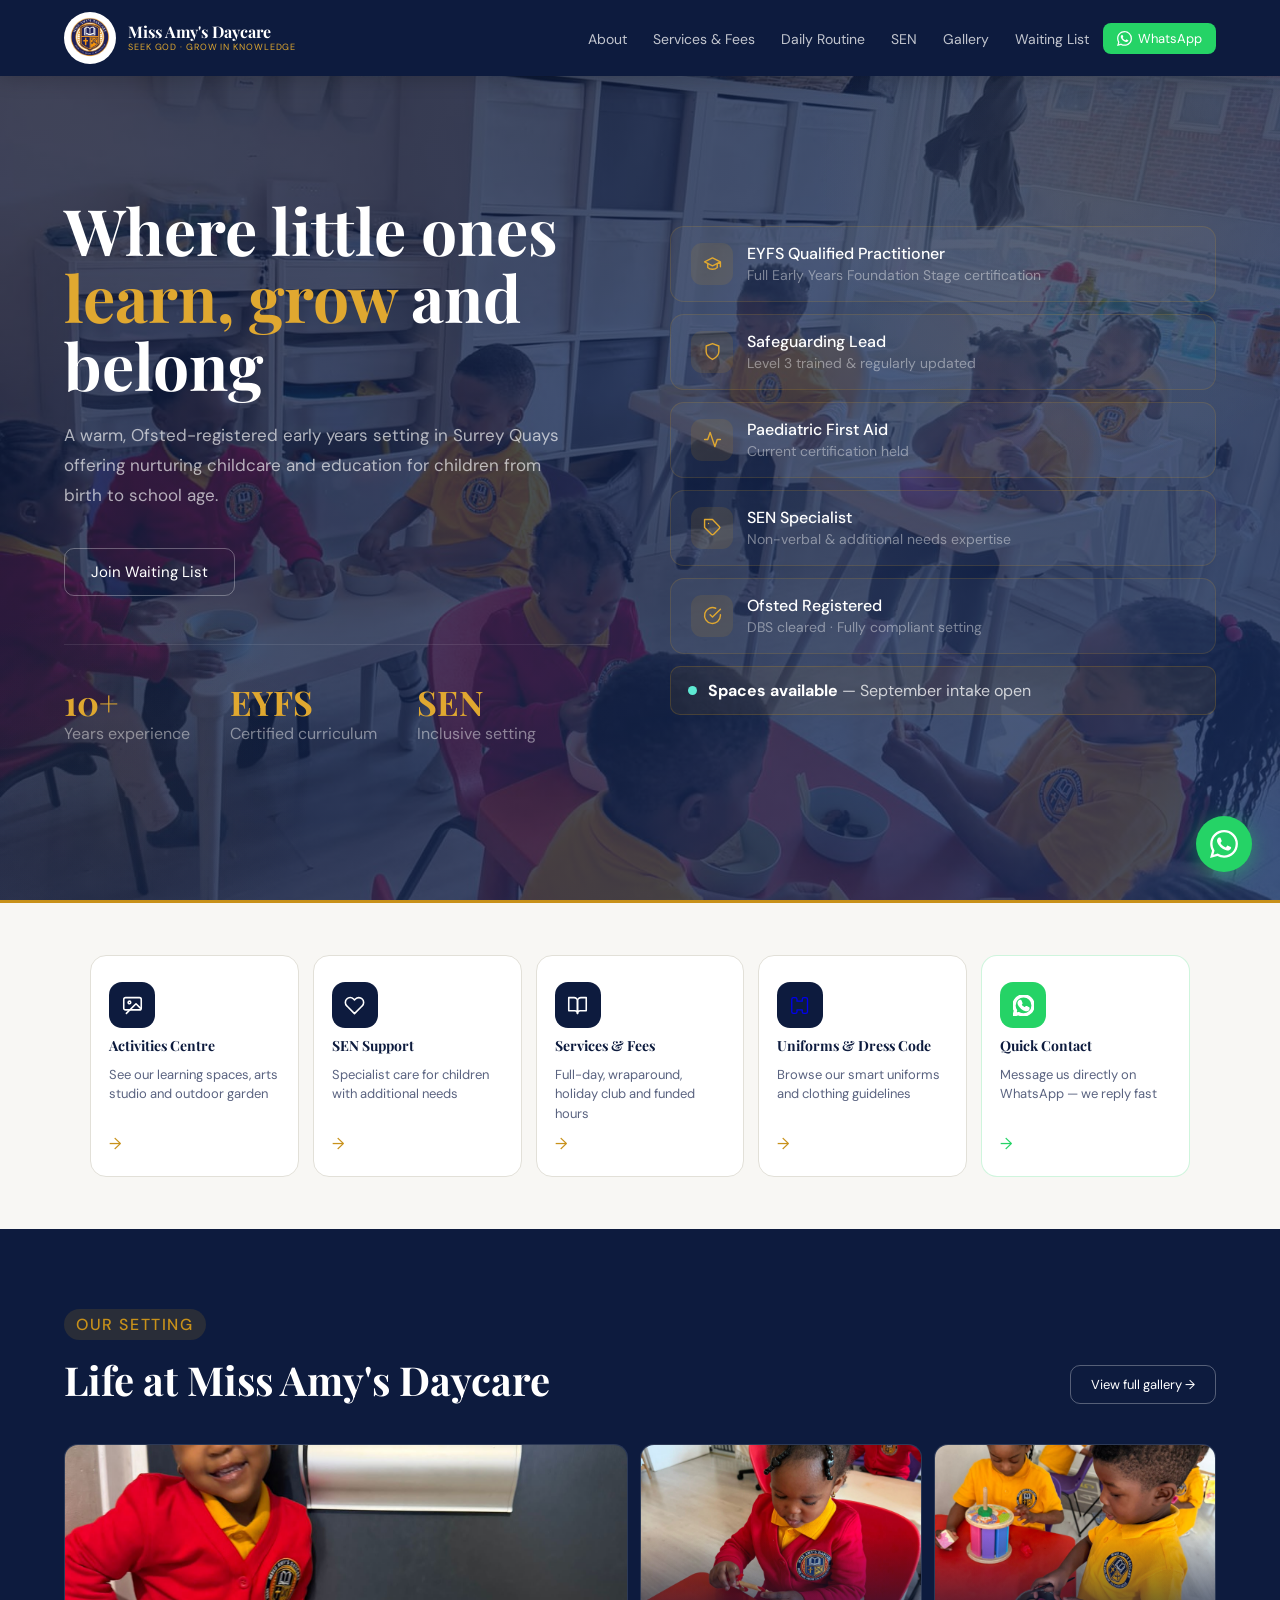
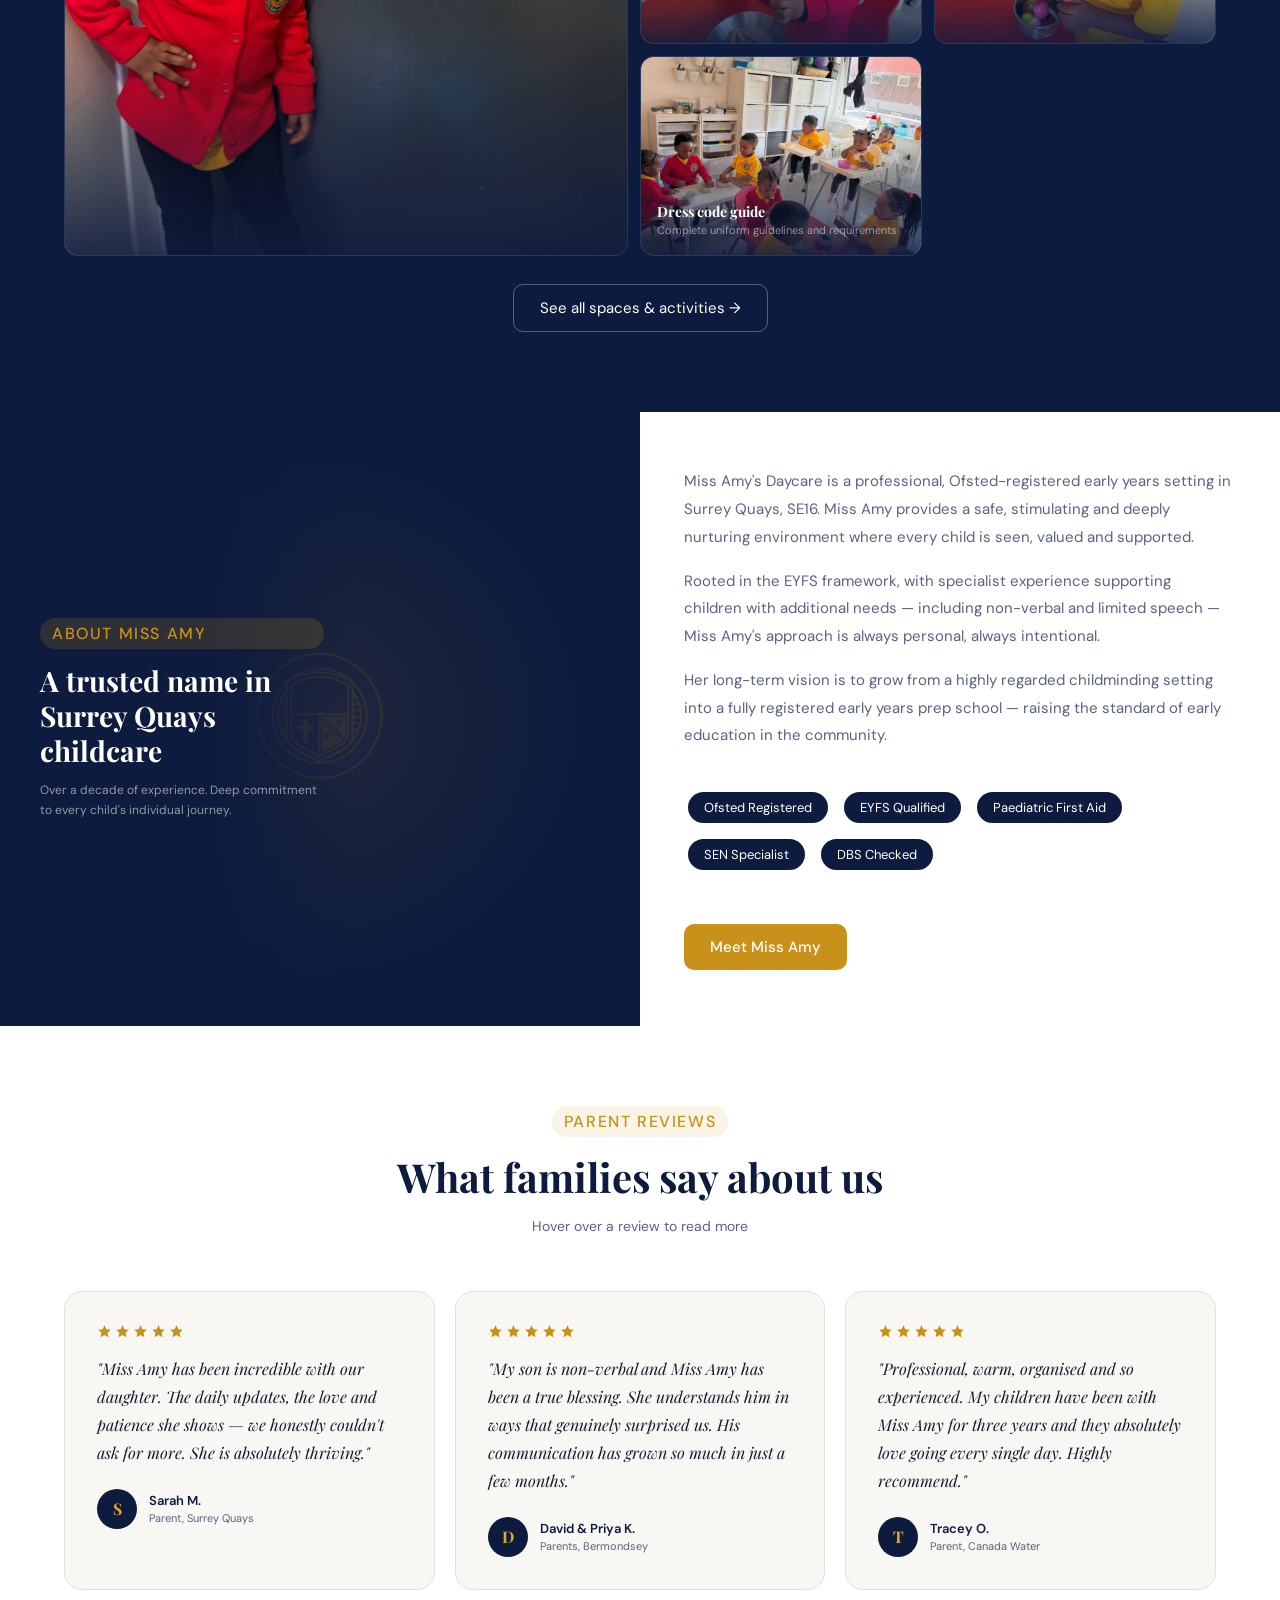
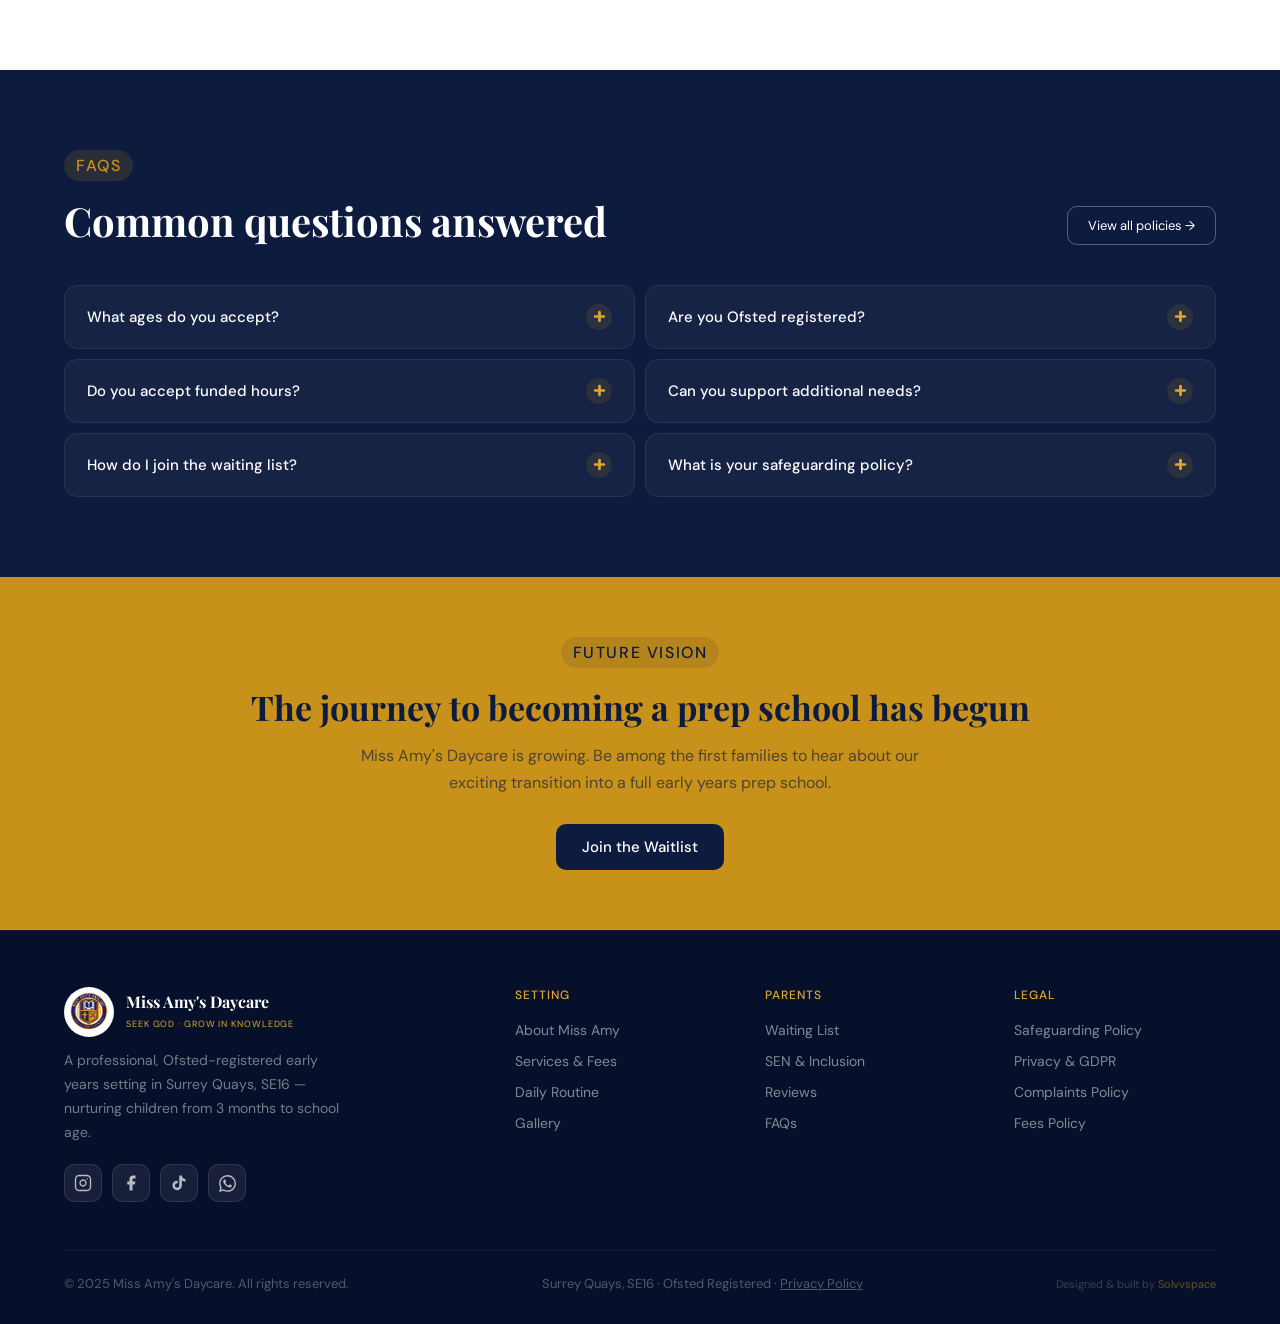
==== commit 726ac61e: "Website Update Added images to gallery, hero image in home page, added policies, adjusted styling, r" ====
--- a/index.html
+++ b/index.html
@@ -4,6 +4,7 @@
   <meta charset="UTF-8">
   <meta name="viewport" content="width=device-width, initial-scale=1.0">
   <title>Miss Amy's Daycare — Surrey Quays SE16</title>
+  <link rel="icon" href="Img/favicon_missamy" type="image/x-icon">
   <link rel="stylesheet" href="Css/style.css">
 
 </head>
@@ -76,6 +77,12 @@
         <p>Full-day, wraparound, holiday club and funded hours</p>
         <span class="action-arrow">&#8594;</span>
       </a>
+      <a href="gallery.html#uniforms" class="action-card fade-in">
+        <div class="action-icon"><svg viewBox="0 0 24 24"><path d="M16 3a2 2 0 0 0-2 2v2H8V5a2 2 0 0 0-2-2H4a2 2 0 0 0-2 2v14a2 2 0 0 0 2 2h2a2 2 0 0 0 2-2v-2h6v2a2 2 0 0 0 2 2h2a2 2 0 0 0 2-2V5a2 2 0 0 0-2-2h-2z" stroke="currentColor" fill="none" stroke-width="1.5"/></svg></div>
+        <h3>Uniforms &amp; Dress Code</h3>
+        <p>Browse our smart uniforms and clothing guidelines</p>
+        <span class="action-arrow">&#8594;</span>
+      </a>
       <a href="https://wa.me/447700000000" target="_blank" class="action-card wa fade-in">
         <div class="action-icon"><svg viewBox="0 0 24 24" fill="white" stroke="none"><path d="M17.472 14.382c-.297-.149-1.758-.867-2.03-.967-.273-.099-.471-.148-.67.15-.197.297-.767.966-.94 1.164-.173.199-.347.223-.644.075-.297-.15-1.255-.463-2.39-1.475-.883-.788-1.48-1.761-1.653-2.059-.173-.297-.018-.458.13-.606.134-.133.298-.347.446-.52.149-.174.198-.298.298-.497.099-.198.05-.371-.025-.52-.075-.149-.669-1.612-.916-2.207-.242-.579-.487-.5-.669-.51-.173-.008-.371-.01-.57-.01-.198 0-.52.074-.792.372-.272.297-1.04 1.016-1.04 2.479 0 1.462 1.065 2.875 1.213 3.074.149.198 2.096 3.2 5.077 4.487.709.306 1.262.489 1.694.625.712.227 1.36.195 1.871.118.571-.085 1.758-.719 2.006-1.413.248-.694.248-1.289.173-1.413-.074-.124-.272-.198-.57-.347m-5.421 7.403h-.004a9.87 9.87 0 0 1-5.031-1.378l-.361-.214-3.741.982.998-3.648-.235-.374a9.86 9.86 0 0 1-1.51-5.26c.001-5.45 4.436-9.884 9.888-9.884 2.64 0 5.122 1.03 6.988 2.898a9.825 9.825 0 0 1 2.893 6.994c-.003 5.45-4.437 9.884-9.885 9.884m8.413-18.297A11.815 11.815 0 0 0 12.05 0C5.495 0 .16 5.335.157 11.892c0 2.096.547 4.142 1.588 5.945L.057 24l6.305-1.654a11.882 11.882 0 0 0 5.683 1.448h.005c6.554 0 11.89-5.335 11.893-11.893a11.821 11.821 0 0 0-3.48-8.413z"/></svg></div>
         <h3>Quick Contact</h3>
@@ -95,119 +102,28 @@
       <a href="gallery.html" class="btn-outline-white" style="white-space:nowrap;font-size:13px;padding:10px 20px">View full gallery &#8594;</a>
     </div>
     <div class="gp-grid fade-in">
-      <a href="gallery.html" class="gp-card">
-        <div class="gp-card-inner">
-          <svg viewBox="0 0 400 400" width="100%" height="100%" preserveAspectRatio="xMidYMid slice">
-            <rect width="400" height="400" fill="#0d1b3e"/>
-            <rect x="0" y="310" width="400" height="90" fill="#162040"/>
-            <rect x="18" y="28" width="190" height="100" rx="6" fill="#1e3060" stroke="rgba(200,145,26,0.22)" stroke-width="1"/>
-            <text x="113" y="56" fill="rgba(200,145,26,0.5)" font-size="11" text-anchor="middle" font-family="sans-serif">A B C D E F G H I J</text>
-            <text x="113" y="72" fill="rgba(200,145,26,0.5)" font-size="11" text-anchor="middle" font-family="sans-serif">K L M N O P Q R S T</text>
-            <text x="113" y="88" fill="rgba(200,145,26,0.5)" font-size="11" text-anchor="middle" font-family="sans-serif">U V W X Y Z</text>
-            <rect x="228" y="28" width="154" height="240" rx="4" fill="#162040" stroke="rgba(255,255,255,0.07)"/>
-            <rect x="238" y="38" width="18" height="54" rx="2" fill="rgba(215,90,48,0.5)"/>
-            <rect x="260" y="38" width="16" height="48" rx="2" fill="rgba(55,138,221,0.5)"/>
-            <rect x="280" y="38" width="18" height="56" rx="2" fill="rgba(30,158,117,0.5)"/>
-            <rect x="302" y="38" width="16" height="50" rx="2" fill="rgba(200,145,26,0.55)"/>
-            <rect x="322" y="38" width="18" height="46" rx="2" fill="rgba(127,119,221,0.5)"/>
-            <rect x="238" y="102" width="18" height="44" rx="2" fill="rgba(55,138,221,0.45)"/>
-            <rect x="260" y="102" width="20" height="48" rx="2" fill="rgba(200,145,26,0.45)"/>
-            <rect x="284" y="102" width="16" height="42" rx="2" fill="rgba(215,90,48,0.45)"/>
-            <rect x="304" y="102" width="20" height="46" rx="2" fill="rgba(30,158,117,0.45)"/>
-            <rect x="238" y="158" width="18" height="44" rx="2" fill="rgba(127,119,221,0.4)"/>
-            <rect x="260" y="158" width="16" height="40" rx="2" fill="rgba(215,90,48,0.4)"/>
-            <rect x="280" y="158" width="20" height="46" rx="2" fill="rgba(55,138,221,0.4)"/>
-            <rect x="18" y="210" width="130" height="10" rx="3" fill="rgba(200,145,26,0.45)"/>
-            <rect x="28" y="220" width="8" height="80" rx="2" fill="rgba(160,112,32,0.55)"/>
-            <rect x="132" y="220" width="8" height="80" rx="2" fill="rgba(160,112,32,0.55)"/>
-            <rect x="164" y="210" width="130" height="10" rx="3" fill="rgba(200,145,26,0.45)"/>
-            <rect x="174" y="220" width="8" height="80" rx="2" fill="rgba(160,112,32,0.55)"/>
-            <rect x="286" y="220" width="8" height="80" rx="2" fill="rgba(160,112,32,0.55)"/>
-            <rect x="34" y="285" width="26" height="16" rx="3" fill="rgba(200,145,26,0.35)"/>
-            <rect x="65" y="285" width="26" height="16" rx="3" fill="rgba(30,158,117,0.35)"/>
-            <rect x="96" y="285" width="26" height="16" rx="3" fill="rgba(127,119,221,0.35)"/>
-            <rect x="180" y="285" width="26" height="16" rx="3" fill="rgba(215,90,48,0.35)"/>
-            <rect x="211" y="285" width="26" height="16" rx="3" fill="rgba(200,145,26,0.35)"/>
-          </svg>
-          <div class="gp-card-overlay"></div>
-          <div class="gp-card-label"><h4>Main learning classroom</h4><p>EYFS-aligned literacy, numeracy &amp; creative zones</p></div>
-        </div>
-      </a>
-      <a href="gallery.html" class="gp-card">
-        <div class="gp-card-inner">
-          <svg viewBox="0 0 240 200" width="100%" height="100%" preserveAspectRatio="xMidYMid slice">
-            <rect width="240" height="200" fill="#0d1b3e"/>
-            <rect x="8" y="8" width="110" height="184" rx="6" fill="#162040" stroke="rgba(200,145,26,0.18)"/>
-            <circle cx="36" cy="46" r="14" fill="rgba(215,90,48,0.45)"/>
-            <circle cx="63" cy="42" r="12" fill="rgba(55,138,221,0.45)"/>
-            <circle cx="88" cy="46" r="14" fill="rgba(30,158,117,0.45)"/>
-            <circle cx="108" cy="42" r="10" fill="rgba(200,145,26,0.5)"/>
-            <rect x="18" y="76" width="8" height="34" rx="4" fill="rgba(200,145,26,0.55)"/>
-            <rect x="32" y="70" width="8" height="40" rx="4" fill="rgba(215,90,48,0.55)"/>
-            <rect x="46" y="74" width="8" height="36" rx="4" fill="rgba(55,138,221,0.55)"/>
-            <rect x="60" y="70" width="8" height="40" rx="4" fill="rgba(30,158,117,0.55)"/>
-            <rect x="128" y="16" width="104" height="84" rx="5" fill="rgba(200,145,26,0.05)" stroke="rgba(200,145,26,0.15)"/>
-            <text x="180" y="36" fill="rgba(200,145,26,0.4)" font-size="8" text-anchor="middle" font-family="sans-serif">Artwork Display</text>
-            <rect x="136" y="44" width="38" height="48" rx="2" fill="rgba(255,255,255,0.04)" stroke="rgba(200,145,26,0.18)"/>
-            <circle cx="155" cy="64" r="10" fill="rgba(200,145,26,0.18)"/>
-            <rect x="180" y="44" width="38" height="48" rx="2" fill="rgba(255,255,255,0.04)" stroke="rgba(200,145,26,0.18)"/>
-            <rect x="188" y="54" width="22" height="30" rx="2" fill="rgba(30,158,117,0.18)"/>
-            <polygon points="158,120 146,192 170,192" fill="none" stroke="rgba(255,255,255,0.1)" stroke-width="1.5"/>
-            <rect x="146" y="132" width="40" height="34" rx="3" fill="rgba(255,255,255,0.07)"/>
-          </svg>
-          <div class="gp-card-overlay"></div>
-          <div class="gp-card-label"><h4>Creative arts studio</h4><p>Paint, crafts &amp; free expression</p></div>
-        </div>
-      </a>
-      <a href="gallery.html" class="gp-card">
-        <div class="gp-card-inner">
-          <svg viewBox="0 0 240 200" width="100%" height="100%" preserveAspectRatio="xMidYMid slice">
-            <rect width="240" height="200" fill="#0d1b3e"/>
-            <rect x="0" y="148" width="240" height="52" fill="rgba(30,80,10,0.3)"/>
-            <rect x="0" y="138" width="240" height="16" fill="rgba(40,100,15,0.35)"/>
-            <circle cx="190" cy="42" r="28" fill="rgba(200,145,26,0.1)"/>
-            <circle cx="190" cy="42" r="17" fill="rgba(200,145,26,0.18)"/>
-            <rect x="28" y="65" width="7" height="85" rx="3" fill="rgba(200,145,26,0.45)"/>
-            <rect x="98" y="65" width="7" height="85" rx="3" fill="rgba(200,145,26,0.45)"/>
-            <rect x="28" y="65" width="77" height="7" rx="3" fill="rgba(200,145,26,0.45)"/>
-            <rect x="28" y="94" width="77" height="5" rx="2" fill="rgba(200,145,26,0.28)"/>
-            <path d="M101,70 L152,118" stroke="rgba(30,158,117,0.6)" stroke-width="7" stroke-linecap="round"/>
-            <ellipse cx="148" cy="172" rx="40" ry="14" fill="rgba(200,145,26,0.14)"/>
-            <rect x="182" y="140" width="42" height="24" rx="5" fill="rgba(30,80,10,0.5)"/>
-            <ellipse cx="192" cy="139" rx="7" ry="11" fill="rgba(40,100,15,0.6)"/>
-            <ellipse cx="204" cy="133" rx="9" ry="13" fill="rgba(30,80,10,0.6)"/>
-            <ellipse cx="218" cy="139" rx="7" ry="11" fill="rgba(40,100,15,0.6)"/>
-          </svg>
-          <div class="gp-card-overlay"></div>
-          <div class="gp-card-label"><h4>Outdoor play garden</h4><p>Climbing, sandpit &amp; nature exploration</p></div>
-        </div>
-      </a>
-      <a href="gallery.html" class="gp-card">
-        <div class="gp-card-inner">
-          <svg viewBox="0 0 240 200" width="100%" height="100%" preserveAspectRatio="xMidYMid slice">
-            <rect width="240" height="200" fill="#0d1b3e"/>
-            <path d="M76,200 L76,64 Q120,24 164,64 L164,200 Z" fill="rgba(200,145,26,0.06)" stroke="rgba(200,145,26,0.18)"/>
-            <circle cx="88" cy="66" r="2.5" fill="rgba(200,145,26,0.55)"/>
-            <circle cx="104" cy="60" r="2.5" fill="rgba(200,145,26,0.45)"/>
-            <circle cx="120" cy="56" r="3" fill="rgba(200,145,26,0.65)"/>
-            <circle cx="136" cy="60" r="2.5" fill="rgba(200,145,26,0.5)"/>
-            <circle cx="152" cy="66" r="2.5" fill="rgba(200,145,26,0.45)"/>
-            <ellipse cx="114" cy="194" rx="22" ry="5" fill="white" opacity="0.9"/>
-            <path d="M92,194 Q114,172 136,194" fill="white" opacity="0.9"/>
-            <rect x="172" y="16" width="60" height="176" rx="4" fill="rgba(200,145,26,0.06)" stroke="rgba(200,145,26,0.15)"/>
-            <rect x="180" y="24" width="12" height="44" rx="2" fill="rgba(215,90,48,0.4)"/>
-            <rect x="196" y="24" width="10" height="38" rx="2" fill="rgba(55,138,221,0.4)"/>
-            <rect x="210" y="24" width="12" height="46" rx="2" fill="rgba(30,158,117,0.4)"/>
-            <rect x="180" y="76" width="12" height="40" rx="2" fill="rgba(127,119,221,0.4)"/>
-            <rect x="196" y="76" width="14" height="44" rx="2" fill="rgba(200,145,26,0.45)"/>
-            <rect x="180" y="126" width="14" height="38" rx="2" fill="rgba(215,90,48,0.35)"/>
-            <rect x="198" y="126" width="10" height="34" rx="2" fill="rgba(55,138,221,0.35)"/>
-            <ellipse cx="88" cy="174" rx="28" ry="10" fill="rgba(200,145,26,0.22)"/>
-            <ellipse cx="116" cy="180" rx="24" ry="9" fill="rgba(200,145,26,0.16)"/>
-            <ellipse cx="144" cy="174" rx="22" ry="9" fill="rgba(127,119,221,0.22)"/>
-          </svg>
-          <div class="gp-card-overlay"></div>
-          <div class="gp-card-label"><h4>Cosy reading corner</h4><p>200+ books, fairy lights &amp; cushioned seating</p></div>
+      <a href="gallery.html#uniforms" class="gp-card">
+        <div class="gp-card-inner" style="background-image: url('Img/IMG-1.jpg'); background-size: cover; background-position: center;">
+          <div class="gp-card-overlay"></div>
+          <div class="gp-card-label"><h4></h4><p></p></div>
+        </div>
+      </a>
+      <a href="gallery.html#uniforms" class="gp-card">
+        <div class="gp-card-inner" style="background-image: url('Img/IMG-2.jpg'); background-size: cover; background-position: center;">
+          <div class="gp-card-overlay"></div>
+          <div class="gp-card-label"><h4></h4><p></p></div>
+        </div>
+      </a>
+      <a href="gallery.html#uniforms" class="gp-card">
+        <div class="gp-card-inner" style="background-image: url('Img/IMG-3.jpg'); background-size: cover; background-position: center;">
+          <div class="gp-card-overlay"></div>
+          <div class="gp-card-label"><h4></h4><p></p></div>
+        </div>
+      </a>
+      <a href="gallery.html#uniforms" class="gp-card">
+        <div class="gp-card-inner" style="background-image: url('Img/IMG-4.jpg'); background-size: cover; background-position: center;">
+          <div class="gp-card-overlay"></div>
+          <div class="gp-card-label"><h4>Dress code guide</h4><p>Complete uniform guidelines and requirements</p></div>
         </div>
       </a>
     </div>
@@ -221,7 +137,7 @@
     <div class="about-editorial">
       <div class="about-image-side">
         <div class="about-img-inner">
-          <img src="Img/MISSAMY_LOGO.png" alt="Miss Amy's Daycare">
+          <img src="Img/favicon_missamy.png" alt="Miss Amy's Daycare">
         </div>
         <div class="about-overlay-text">
           <span class="section-label">About Miss Amy</span>
--- a/Css/style.css
+++ b/Css/style.css
@@ -880,7 +880,7 @@
 
 #hero {
 	min-height: 100vh;
-	background: var(--navy);
+	background: linear-gradient(135deg, rgba(13, 27, 62, 0.75) 0%, rgba(26, 47, 94, 0.8) 100%), url('../Img/IMG-4.jpg') center/cover no-repeat;
 	display: grid;
 	grid-template-columns: 1fr 1fr;
 	align-items: center;
@@ -955,7 +955,7 @@
 }
 
 .hero-stat .lbl {
-	font-size: 12px;
+	font-size: 16px;
 	color: rgba(255, 255, 255, 0.45);
 	margin-top: 4px;
 }
@@ -1004,7 +1004,7 @@
 }
 
 .cred-card h4 {
-	font-size: 13px;
+	font-size: 16px;
 	color: var(--white);
 	font-family: 'DM Sans', sans-serif;
 	font-weight: 500;
@@ -1012,7 +1012,7 @@
 }
 
 .cred-card p {
-	font-size: 11px;
+	font-size: 14px;
 	color: rgba(255, 255, 255, 0.42);
 }
 
@@ -1046,7 +1046,7 @@
 
 .avail-badge span {
 	color: rgba(255, 255, 255, 0.75);
-	font-size: 13px;
+	font-size: 16px;
 }
 
 #actions {
@@ -1138,7 +1138,7 @@
 }
 
 .action-card p {
-	font-size: 11px;
+	font-size: 13px;
 	color: var(--muted);
 	line-height: 1.5;
 }
@@ -1724,7 +1724,7 @@
 	grid-template-columns: repeat(2, 1fr);
 	gap: 24px;
 	max-width: 1000px;
-	margin: 0 auto;
+	margin: 0 auto 80px;
 }
 
 .svc-card {
@@ -1801,8 +1801,15 @@
 
 .funded-banner {
 	background: var(--navy);
-	padding: 48px 5%;
+	margin: 80px calc(-50vw + 50%) 80px;
+	padding: 60px 5%;
 	text-align: center;
+}
+
+.funded-banner h3 {
+	color: var(--white);
+	font-size: clamp(24px, 3vw, 32px);
+	margin-bottom: 14px;
 }
 
 .funded-banner h2 {
@@ -1821,7 +1828,8 @@
 
 .future-card-container {
 	background: var(--off-white);
-	padding: 60px 5%;
+	padding: 80px 5%;
+	margin-top: 80px;
 }
 
 .future-card {
@@ -2631,6 +2639,17 @@
 
 	.services-grid {
 		grid-template-columns: 1fr;
+		margin-bottom: 60px;
+	}
+
+	.funded-banner {
+		margin: 60px 0;
+		padding: 48px 5%;
+	}
+
+	.future-card-container {
+		padding: 60px 5%;
+		margin-top: 60px;
 	}
 
 	.prin-grid {
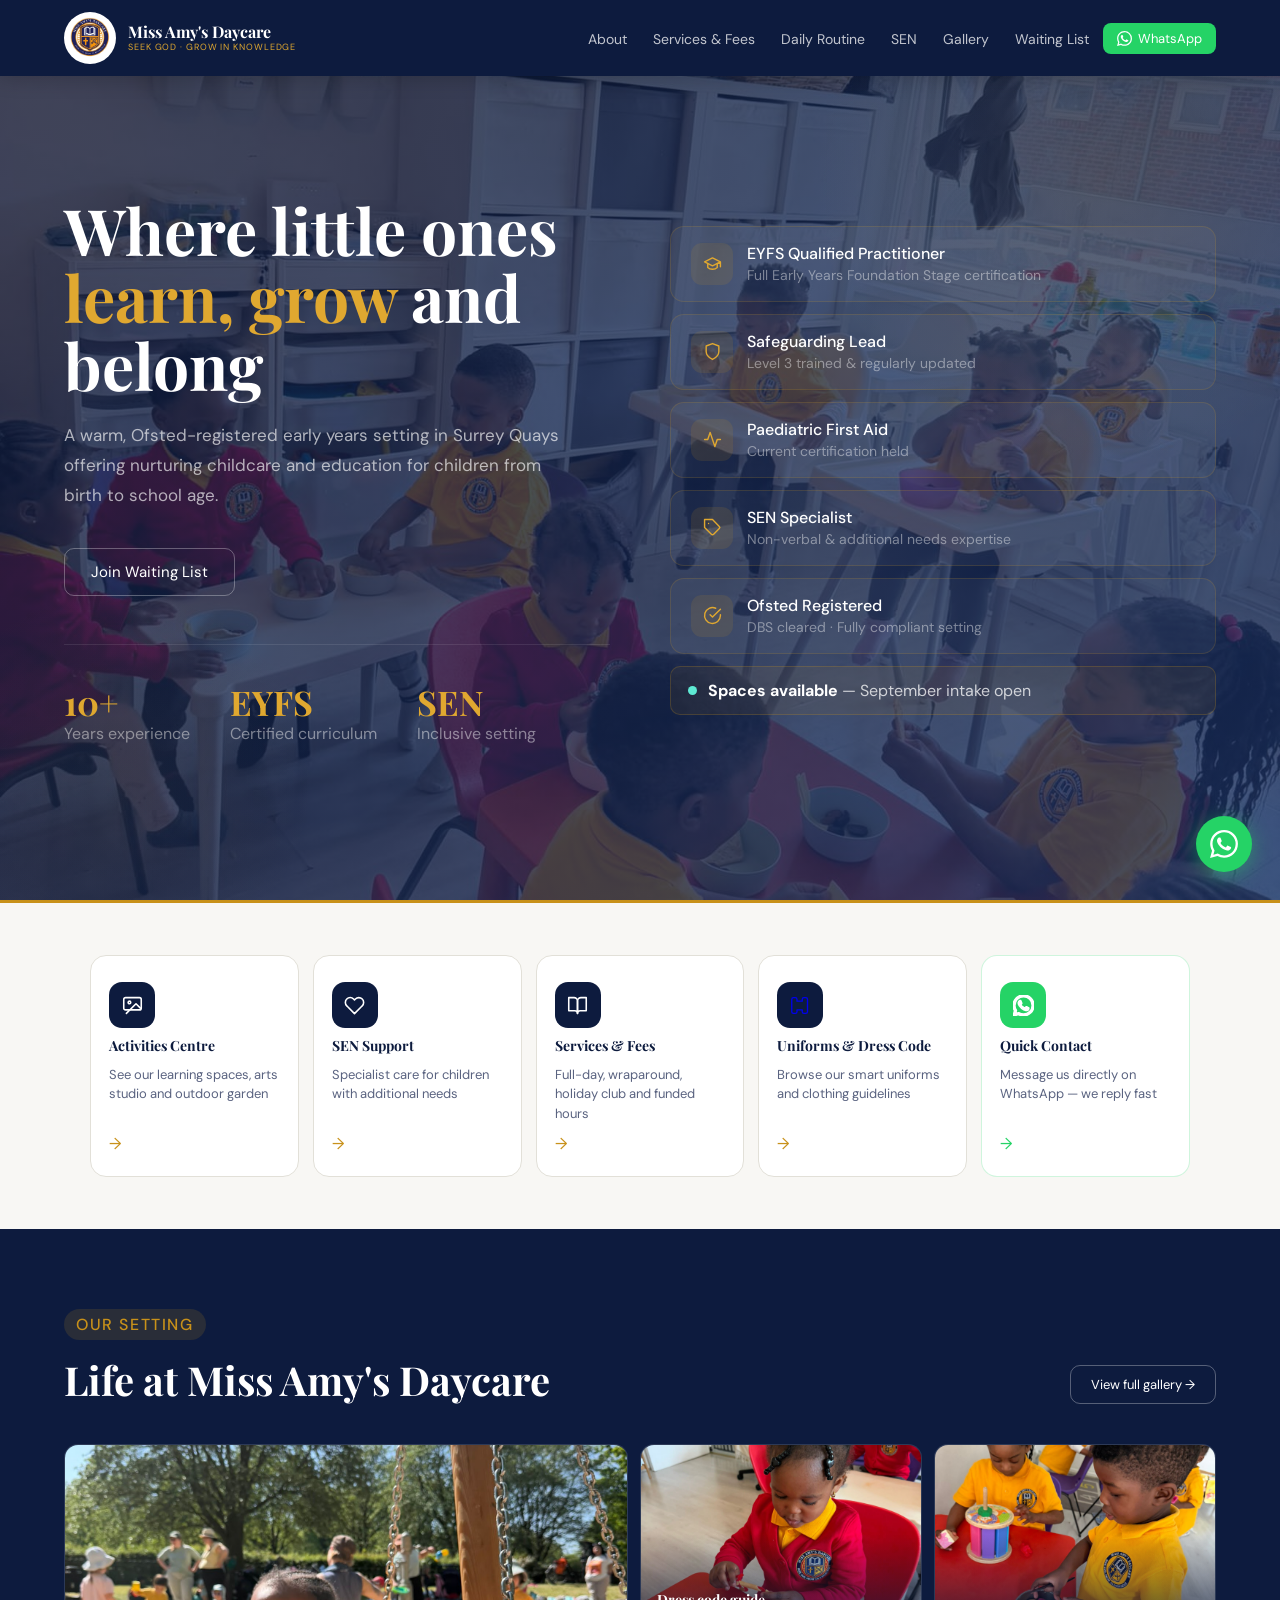
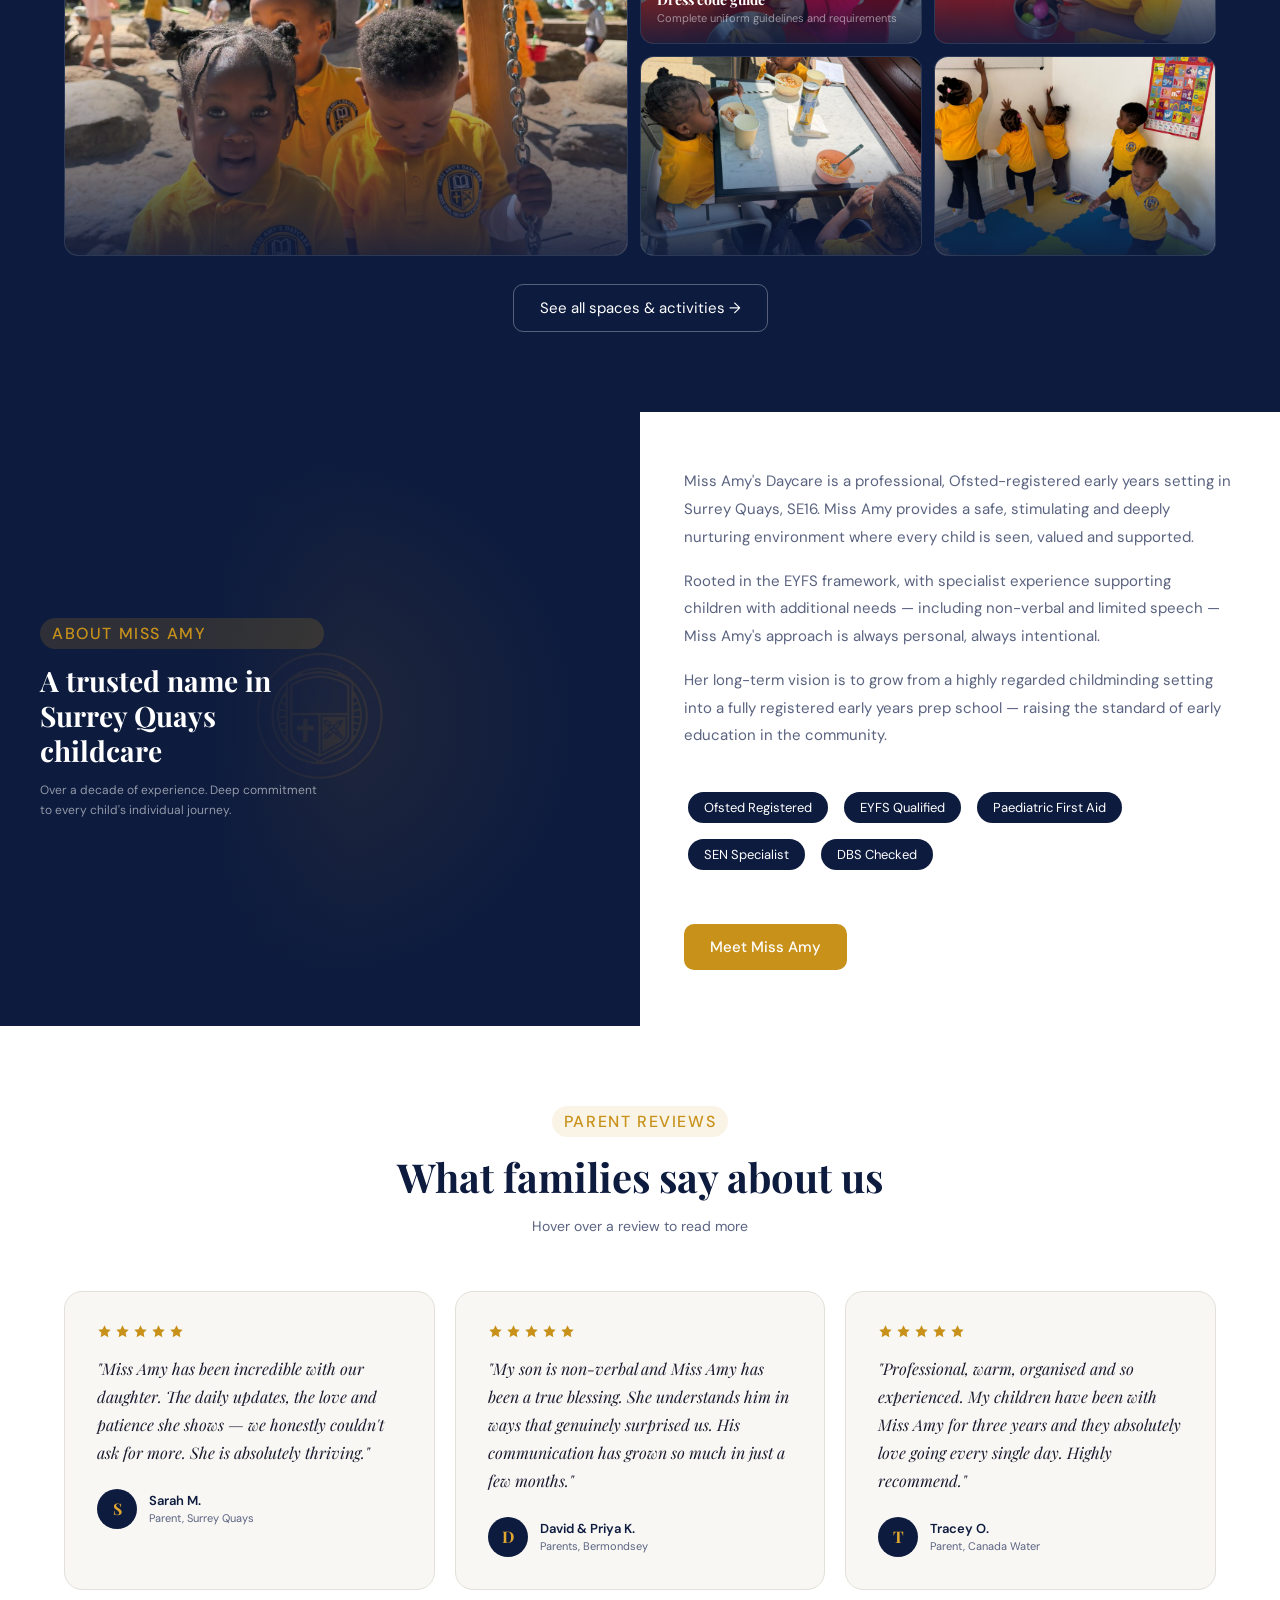
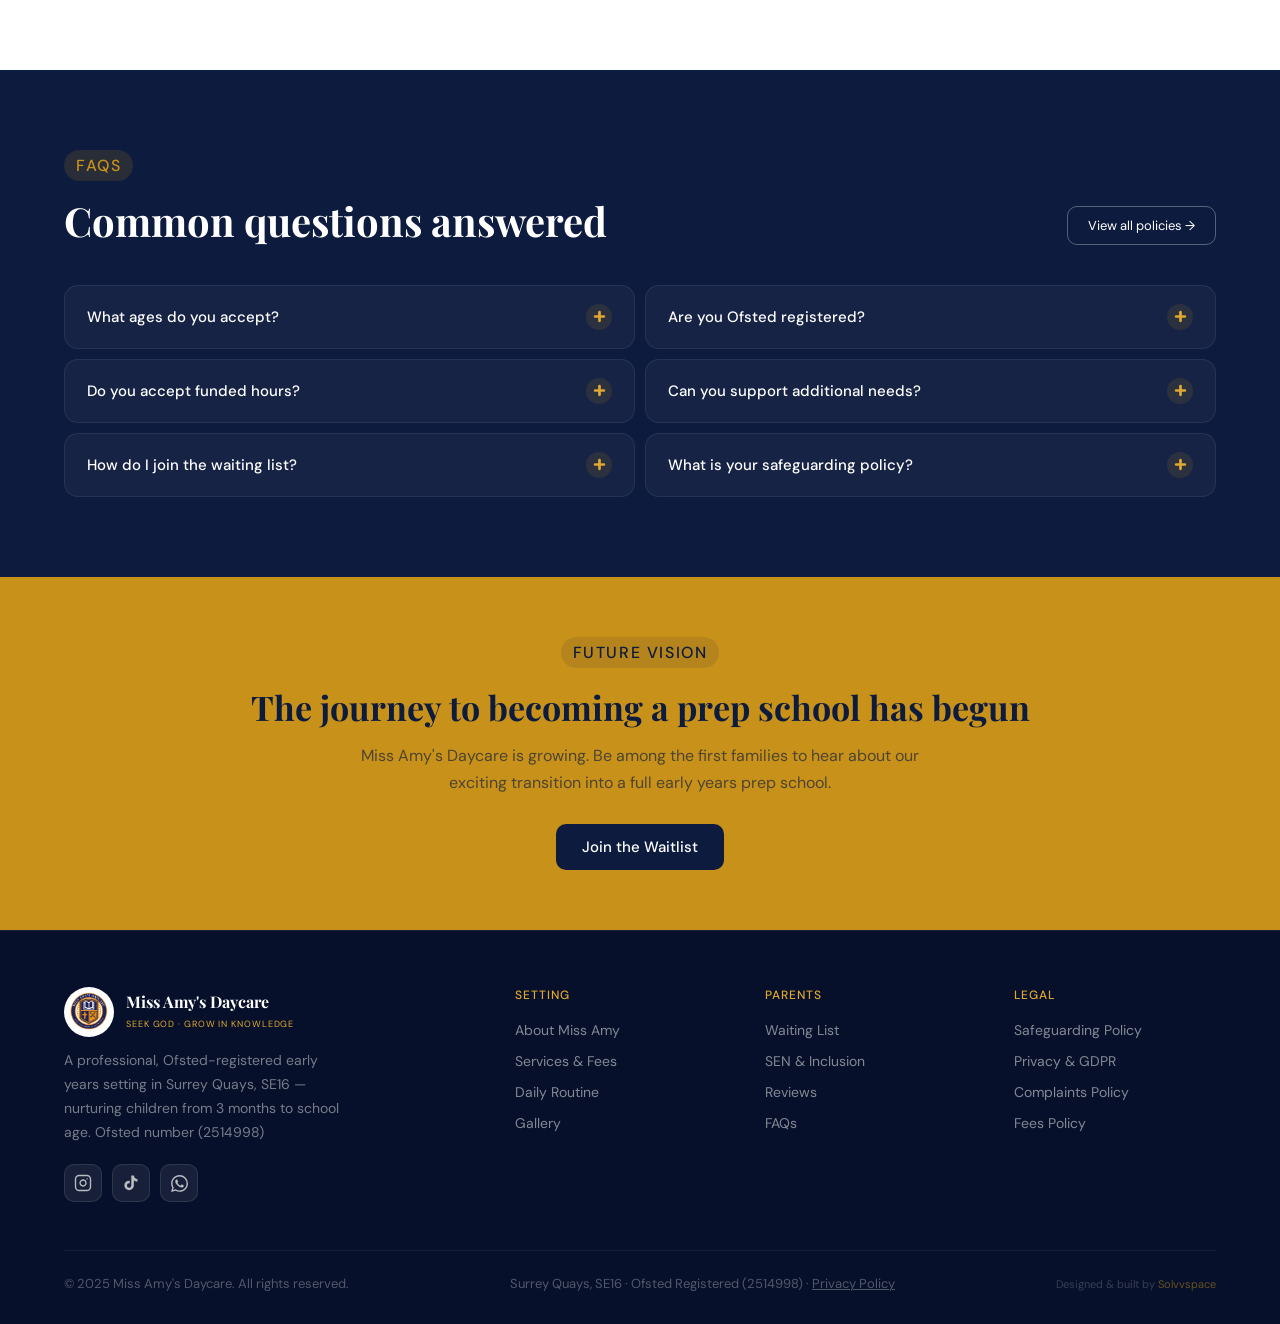
==== commit e61e5f02: "Website Update Updated miss amy's profile picture, add more images, optimized for search." ====
--- a/index.html
+++ b/index.html
@@ -3,17 +3,122 @@
 <head>
   <meta charset="UTF-8">
   <meta name="viewport" content="width=device-width, initial-scale=1.0">
+  <meta name="description" content="Ofsted-registered daycare in Surrey Quays (SE16) for children birth to school age. EYFS certified, SEN specialist, Paediatric First Aid trained.">
+  <meta property="og:title" content="Miss Amy's Daycare — Surrey Quays SE16">
+  <meta property="og:description" content="Warm, nurturing childcare in Surrey Quays. EYFS certified with specialist SEN support for non-verbal and additional needs children.">
+  <meta property="og:type" content="business.business">
+  <meta property="og:url" content="https://missamy-daycare.co.uk/">
+  <meta name="theme-color" content="#0d1b3e">
   <title>Miss Amy's Daycare — Surrey Quays SE16</title>
-  <link rel="icon" href="Img/favicon_missamy" type="image/x-icon">
+  <link rel="icon" href="Img/favicon_missamy.png" type="image/png">
+  <link rel="canonical" href="https://missamy-daycare.co.uk/">
   <link rel="stylesheet" href="Css/style.css">
-
 </head>
 <body>
   <div id="nav-placeholder">
 
   </div>
 
-  <!-- HERO -->
+  <!-- LOCAL BUSINESS SCHEMA MARKUP -->
+  <script type="application/ld+json">
+  {
+    "@context": "https://schema.org",
+    "@type": "LocalBusiness",
+    "name": "Miss Amy's Daycare",
+    "description": "Ofsted-registered early years childcare setting in Surrey Quays with specialist SEN support",
+    "url": "https://missamy-daycare.co.uk/",
+    "address": {
+      "@type": "PostalAddress",
+      "streetAddress": "Surrey Quays",
+      "addressLocality": "London",
+      "postalCode": "SE16",
+      "addressCountry": "GB"
+    },
+    "telephone": "+447502312859",
+    "priceRange": "Price on Application",
+    "image": "https://missamy-daycare.co.uk/Img/MISSAMY_LOGO.png",
+    "areaServed": ["SE16", "London", "Bermondsey"],
+    "knowsAbout": ["Early Years Foundation Stage", "Childcare", "SEN Support", "Non-verbal children"],
+    "sameAs": [
+      "https://www.facebook.com/missamy",
+      "https://www.instagram.com/missamy",
+      "https://www.tiktok.com/@missamy"
+  }
+  </script>
+
+  <!-- FAQ SCHEMA MARKUP -->
+  <script type="application/ld+json">
+  {
+    "@context": "https://schema.org",
+    "@type": "FAQPage",
+    "mainEntity": [
+      {
+        "@type": "Question",
+        "name": "What ages do you accept?",
+        "acceptedAnswer": {
+          "@type": "Answer",
+          "text": "We welcome babies from 3 months through to school-age children up to 11 years. Different sessions are tailored to each age group."
+        }
+      },
+      {
+        "@type": "Question",
+        "name": "Are you Ofsted registered?",
+        "acceptedAnswer": {
+          "@type": "Answer",
+          "text": "Yes — fully Ofsted registered (2514998). You can use government-funded childcare hours and childcare vouchers where applicable."
+        }
+      },
+      {
+        "@type": "Question",
+        "name": "Do you accept funded hours?",
+        "acceptedAnswer": {
+          "@type": "Answer",
+          "text": "Yes — we accept 15 and 30 hours government-funded childcare for eligible children. Contact us to check current availability and your eligibility."
+        }
+      },
+      {
+        "@type": "Question",
+        "name": "Can you support additional needs?",
+        "acceptedAnswer": {
+          "@type": "Answer",
+          "text": "Yes. Miss Amy has extensive experience supporting children with SEN including non-verbal and limited speech. Visit our SEN page to learn more about our approach."
+        }
+      },
+      {
+        "@type": "Question",
+        "name": "How do I join the waiting list?",
+        "acceptedAnswer": {
+          "@type": "Answer",
+          "text": "Complete our waiting list form online or book a visit to discuss your family's needs in person. Spaces are allocated as they become available."
+        }
+      },
+      {
+        "@type": "Question",
+        "name": "What is your safeguarding policy?",
+        "acceptedAnswer": {
+          "@type": "Answer",
+          "text": "All staff hold up-to-date safeguarding training and enhanced DBS checks. Our full safeguarding policy is available to download on the Policies page."
+        }
+      }
+    ]
+  }
+  </script>
+
+  <!-- BREADCRUMB SCHEMA MARKUP -->
+  <script type="application/ld+json">
+  {
+    "@context": "https://schema.org",
+    "@type": "BreadcrumbList",
+    "itemListElement": [
+      {
+        "@type": "ListItem",
+        "position": 1,
+        "name": "Home",
+        "item": "https://missamy-daycare.co.uk/"
+      }
+    ]
+  }
+  </script>
   <section id="hero">
     <div class="hero-content fade-in">
       <h1>Where little ones <em>learn, grow</em> and belong</h1>
@@ -83,7 +188,7 @@
         <p>Browse our smart uniforms and clothing guidelines</p>
         <span class="action-arrow">&#8594;</span>
       </a>
-      <a href="https://wa.me/447700000000" target="_blank" class="action-card wa fade-in">
+      <a href="https://wa.me/447502312859" target="_blank" class="action-card wa fade-in">
         <div class="action-icon"><svg viewBox="0 0 24 24" fill="white" stroke="none"><path d="M17.472 14.382c-.297-.149-1.758-.867-2.03-.967-.273-.099-.471-.148-.67.15-.197.297-.767.966-.94 1.164-.173.199-.347.223-.644.075-.297-.15-1.255-.463-2.39-1.475-.883-.788-1.48-1.761-1.653-2.059-.173-.297-.018-.458.13-.606.134-.133.298-.347.446-.52.149-.174.198-.298.298-.497.099-.198.05-.371-.025-.52-.075-.149-.669-1.612-.916-2.207-.242-.579-.487-.5-.669-.51-.173-.008-.371-.01-.57-.01-.198 0-.52.074-.792.372-.272.297-1.04 1.016-1.04 2.479 0 1.462 1.065 2.875 1.213 3.074.149.198 2.096 3.2 5.077 4.487.709.306 1.262.489 1.694.625.712.227 1.36.195 1.871.118.571-.085 1.758-.719 2.006-1.413.248-.694.248-1.289.173-1.413-.074-.124-.272-.198-.57-.347m-5.421 7.403h-.004a9.87 9.87 0 0 1-5.031-1.378l-.361-.214-3.741.982.998-3.648-.235-.374a9.86 9.86 0 0 1-1.51-5.26c.001-5.45 4.436-9.884 9.888-9.884 2.64 0 5.122 1.03 6.988 2.898a9.825 9.825 0 0 1 2.893 6.994c-.003 5.45-4.437 9.884-9.885 9.884m8.413-18.297A11.815 11.815 0 0 0 12.05 0C5.495 0 .16 5.335.157 11.892c0 2.096.547 4.142 1.588 5.945L.057 24l6.305-1.654a11.882 11.882 0 0 0 5.683 1.448h.005c6.554 0 11.89-5.335 11.893-11.893a11.821 11.821 0 0 0-3.48-8.413z"/></svg></div>
         <h3>Quick Contact</h3>
         <p>Message us directly on WhatsApp — we reply fast</p>
@@ -102,28 +207,34 @@
       <a href="gallery.html" class="btn-outline-white" style="white-space:nowrap;font-size:13px;padding:10px 20px">View full gallery &#8594;</a>
     </div>
     <div class="gp-grid fade-in">
-      <a href="gallery.html#uniforms" class="gp-card">
-        <div class="gp-card-inner" style="background-image: url('Img/IMG-1.jpg'); background-size: cover; background-position: center;">
+      <a href="gallery.html" class="gp-card" title="View gallery - outdoor play area">
+        <div class="gp-card-inner" style="background-image: url('Img/IMG-23.jpg'); background-size: cover; background-position: center;" role="img" aria-label="Children on outdoor trip and adventure at Miss Amy's Daycare">
           <div class="gp-card-overlay"></div>
           <div class="gp-card-label"><h4></h4><p></p></div>
         </div>
       </a>
-      <a href="gallery.html#uniforms" class="gp-card">
-        <div class="gp-card-inner" style="background-image: url('Img/IMG-2.jpg'); background-size: cover; background-position: center;">
+      <a href="gallery.html#uniforms" class="gp-card" title="View uniform dress code guide">
+        <div class="gp-card-inner" style="background-image: url('Img/IMG-2.jpg'); background-size: cover; background-position: center;" role="img" aria-label="Uniform dress code display at Miss Amy's Daycare">
+          <div class="gp-card-overlay"></div>
+          <div class="gp-card-label"><h4>Dress code guide</h4><p>Complete uniform guidelines and requirements</p></div>
+        </div>
+      </a>
+      <a href="gallery.html" class="gp-card" title="View gallery - learning activities">
+        <div class="gp-card-inner" style="background-image: url('Img/IMG-3.jpg'); background-size: cover; background-position: center;" role="img" aria-label="Children engaged in learning and curriculum activities">
           <div class="gp-card-overlay"></div>
           <div class="gp-card-label"><h4></h4><p></p></div>
         </div>
       </a>
-      <a href="gallery.html#uniforms" class="gp-card">
-        <div class="gp-card-inner" style="background-image: url('Img/IMG-3.jpg'); background-size: cover; background-position: center;">
-          <div class="gp-card-overlay"></div>
-          <div class="gp-card-label"><h4></h4><p></p></div>
-        </div>
-      </a>
-      <a href="gallery.html#uniforms" class="gp-card">
-        <div class="gp-card-inner" style="background-image: url('Img/IMG-4.jpg'); background-size: cover; background-position: center;">
-          <div class="gp-card-overlay"></div>
-          <div class="gp-card-label"><h4>Dress code guide</h4><p>Complete uniform guidelines and requirements</p></div>
+      <a href="gallery.html" class="gp-card" title="View gallery - creative activities">
+        <div class="gp-card-inner" style="background-image: url('Img/IMG-21.jpg'); background-size: cover; background-position: center;" role="img" aria-label="Outdoor play and exploration trip at Miss Amy's Daycare">
+          <div class="gp-card-overlay"></div>
+          <div class="gp-card-label"></div>
+        </div>
+      </a>
+      <a href="gallery.html#uniforms" class="gp-card" title="View gallery - uniform options">
+        <div class="gp-card-inner" style="background-image: url('Img/IMG-20.jpg'); background-size: cover; background-position: center;" role="img" aria-label="Early years curriculum activity at Miss Amy's Daycare">
+          <div class="gp-card-overlay"></div>
+          <div class="gp-card-label"></div>
         </div>
       </a>
     </div>
@@ -137,7 +248,7 @@
     <div class="about-editorial">
       <div class="about-image-side">
         <div class="about-img-inner">
-          <img src="Img/favicon_missamy.png" alt="Miss Amy's Daycare">
+          <img src="Img/favicon_missamy.png" alt="Miss Amy's Daycare logo - early years childcare in Surrey Quays SE16">
         </div>
         <div class="about-overlay-text">
           <span class="section-label">About Miss Amy</span>
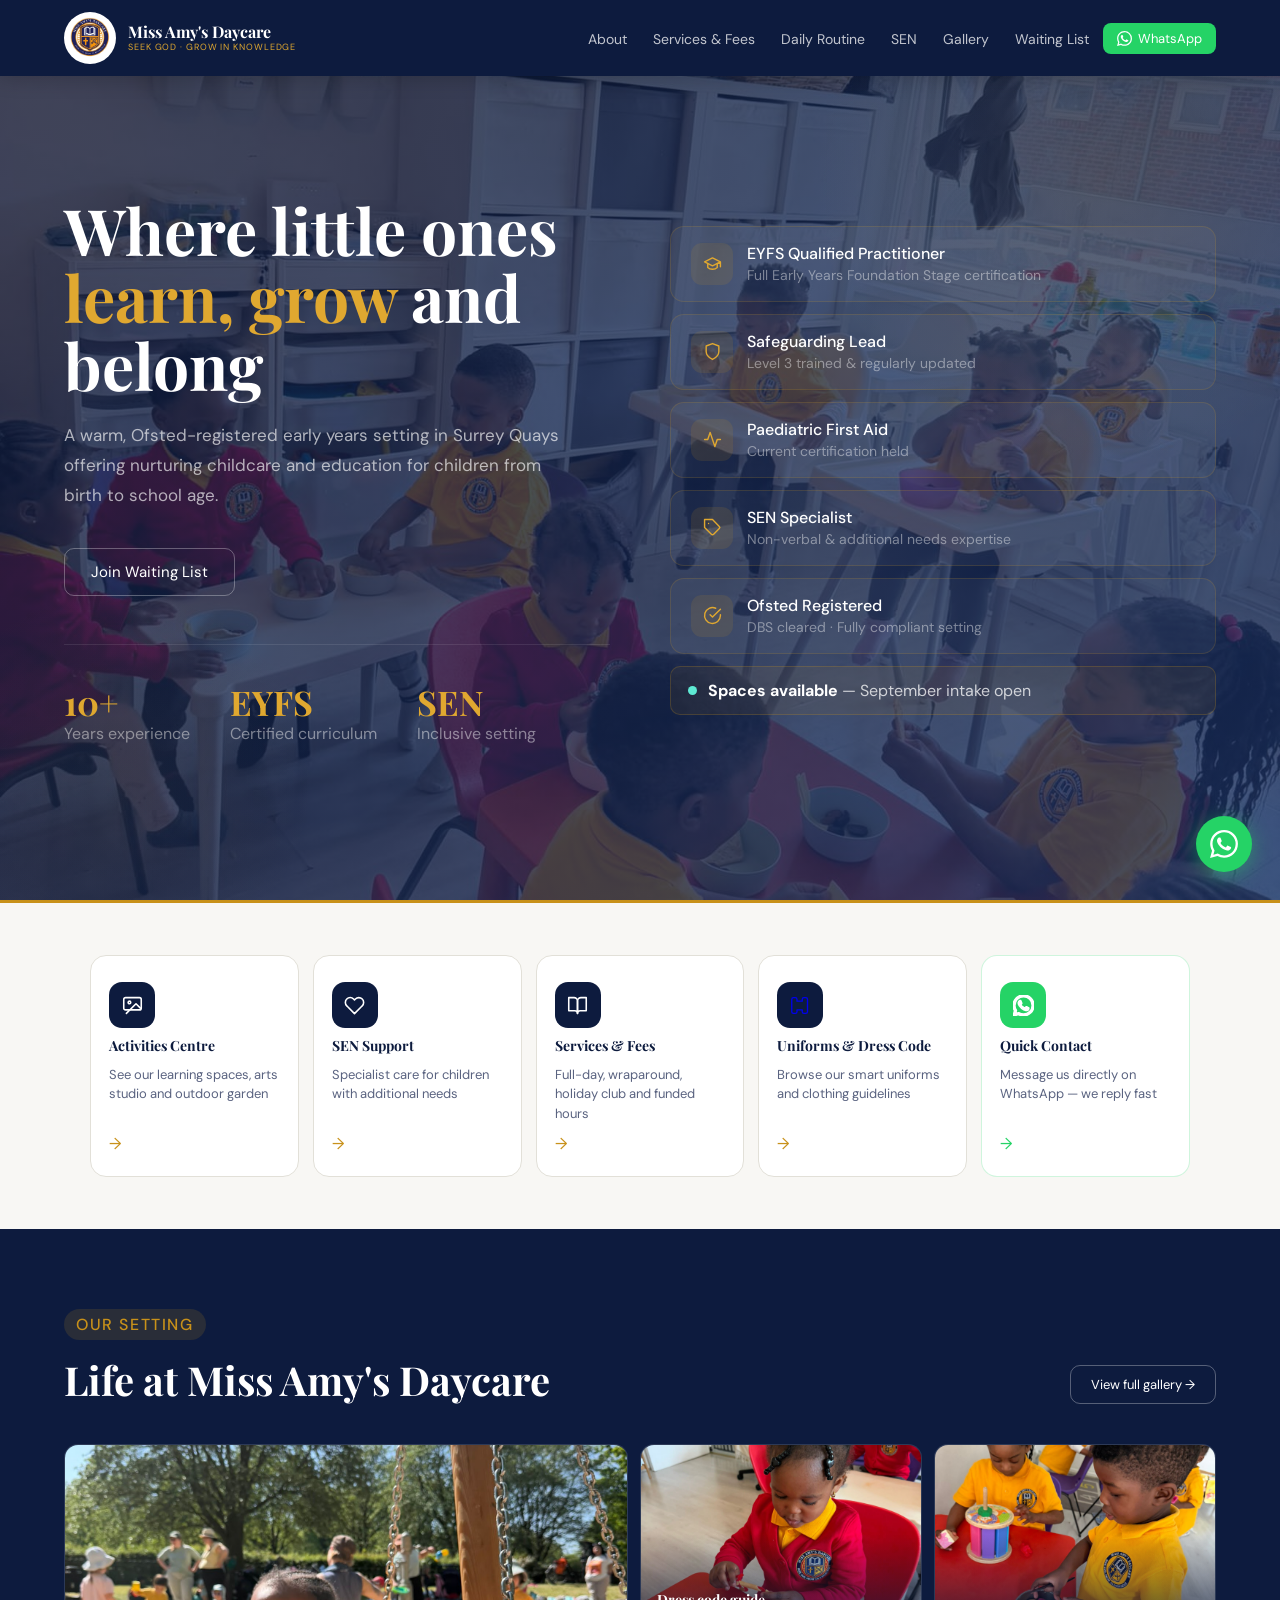
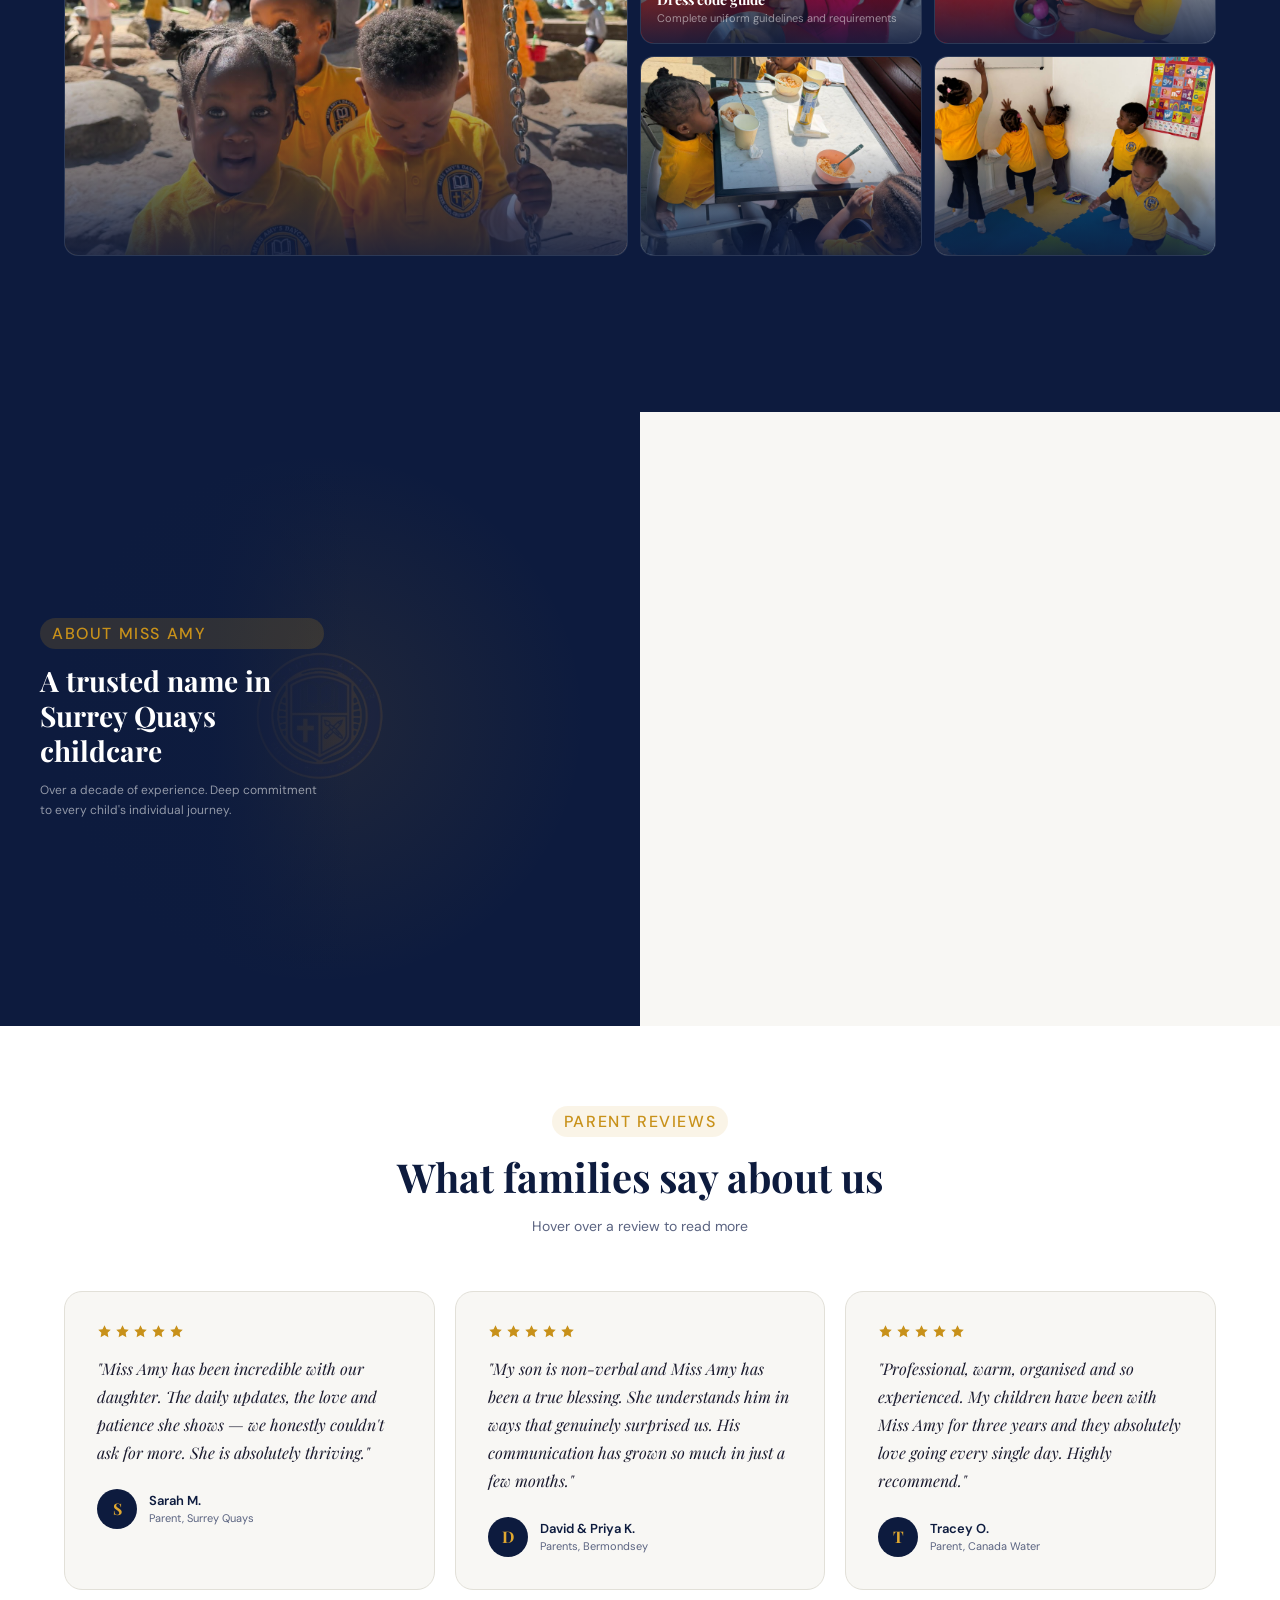
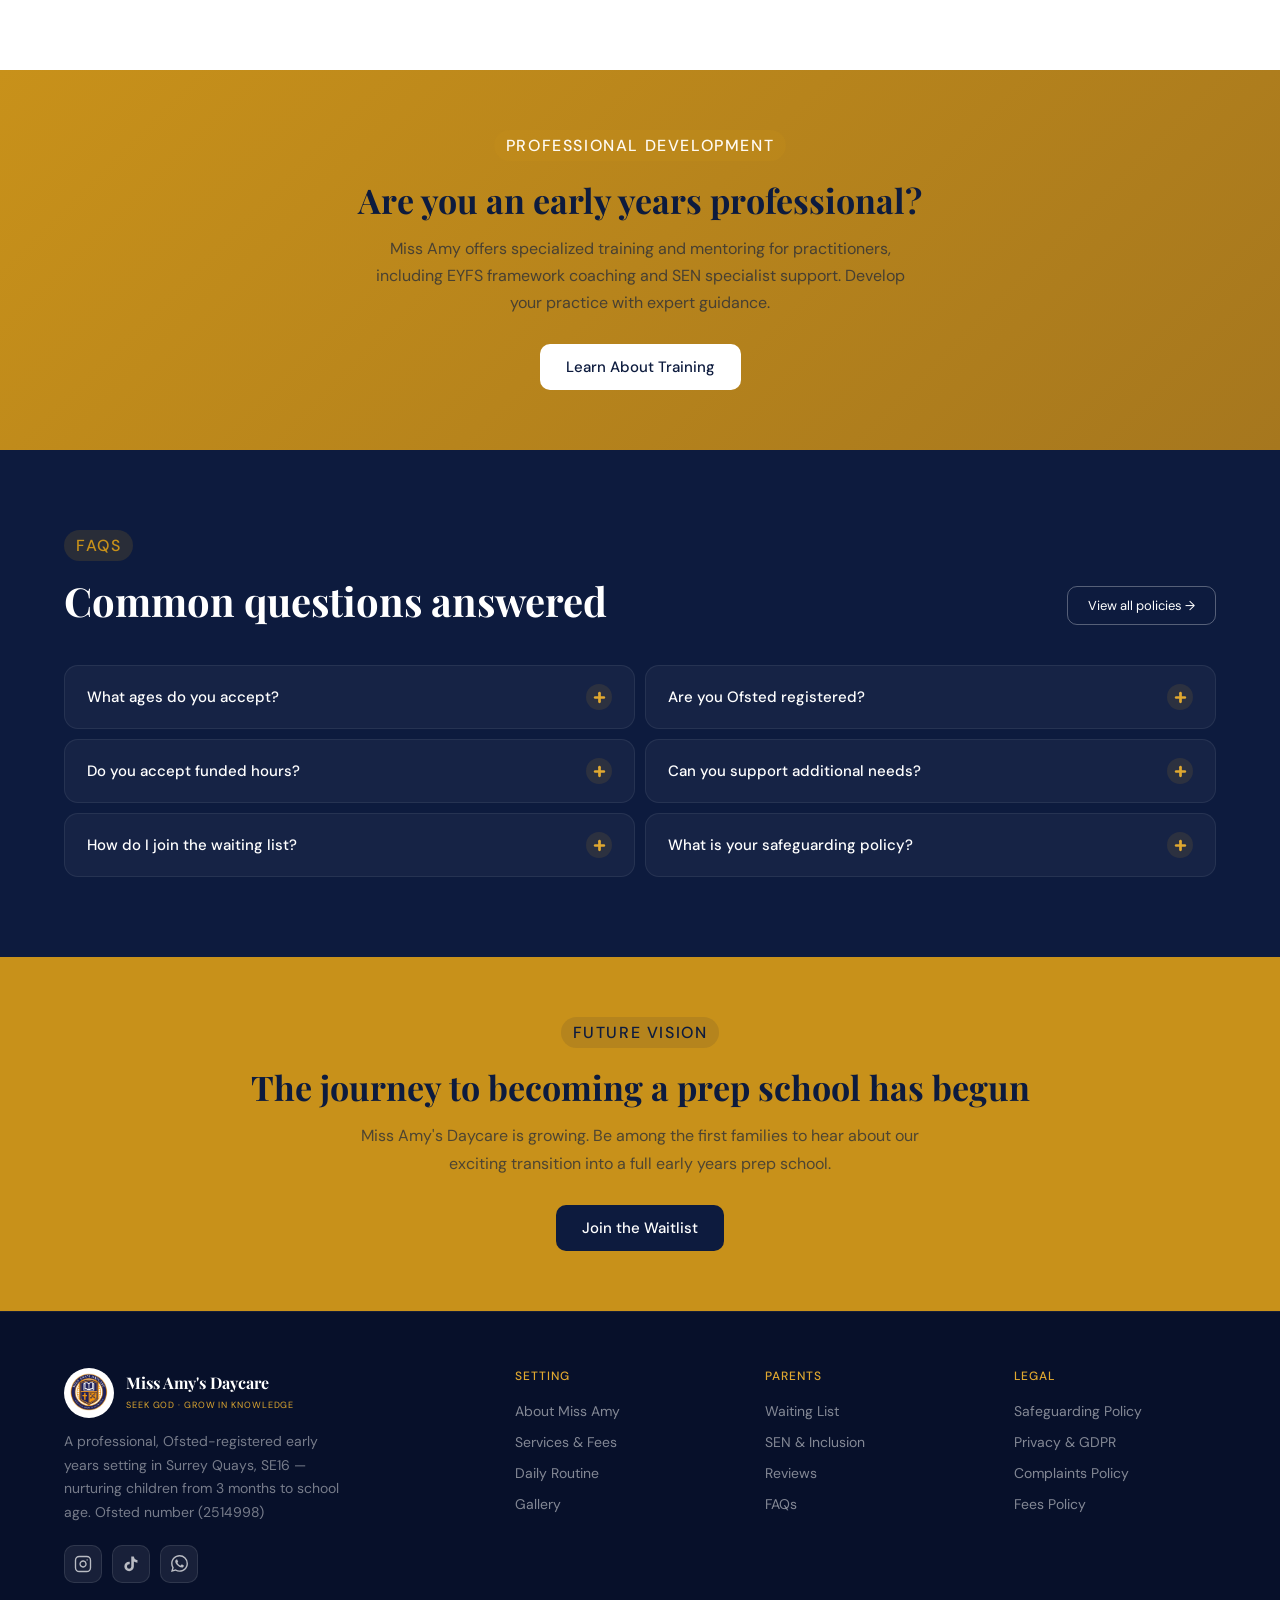
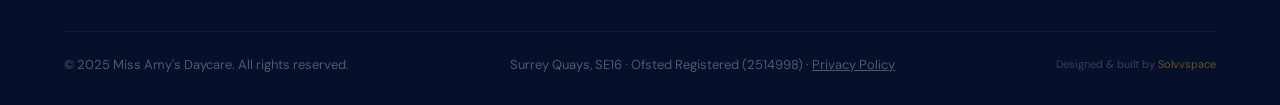
==== commit b8228f5e: "Website Update Added a new page" ====
--- a/index.html
+++ b/index.html
@@ -156,7 +156,7 @@
       </div>
       <div class="avail-badge">
         <div class="avail-dot"></div>
-        <span><strong style="color:white">Spaces available</strong> — September intake open</span>
+        <span><strong>Spaces available</strong> — September intake open</span>
       </div>
     </div>
   </section>
@@ -192,7 +192,7 @@
         <div class="action-icon"><svg viewBox="0 0 24 24" fill="white" stroke="none"><path d="M17.472 14.382c-.297-.149-1.758-.867-2.03-.967-.273-.099-.471-.148-.67.15-.197.297-.767.966-.94 1.164-.173.199-.347.223-.644.075-.297-.15-1.255-.463-2.39-1.475-.883-.788-1.48-1.761-1.653-2.059-.173-.297-.018-.458.13-.606.134-.133.298-.347.446-.52.149-.174.198-.298.298-.497.099-.198.05-.371-.025-.52-.075-.149-.669-1.612-.916-2.207-.242-.579-.487-.5-.669-.51-.173-.008-.371-.01-.57-.01-.198 0-.52.074-.792.372-.272.297-1.04 1.016-1.04 2.479 0 1.462 1.065 2.875 1.213 3.074.149.198 2.096 3.2 5.077 4.487.709.306 1.262.489 1.694.625.712.227 1.36.195 1.871.118.571-.085 1.758-.719 2.006-1.413.248-.694.248-1.289.173-1.413-.074-.124-.272-.198-.57-.347m-5.421 7.403h-.004a9.87 9.87 0 0 1-5.031-1.378l-.361-.214-3.741.982.998-3.648-.235-.374a9.86 9.86 0 0 1-1.51-5.26c.001-5.45 4.436-9.884 9.888-9.884 2.64 0 5.122 1.03 6.988 2.898a9.825 9.825 0 0 1 2.893 6.994c-.003 5.45-4.437 9.884-9.885 9.884m8.413-18.297A11.815 11.815 0 0 0 12.05 0C5.495 0 .16 5.335.157 11.892c0 2.096.547 4.142 1.588 5.945L.057 24l6.305-1.654a11.882 11.882 0 0 0 5.683 1.448h.005c6.554 0 11.89-5.335 11.893-11.893a11.821 11.821 0 0 0-3.48-8.413z"/></svg></div>
         <h3>Quick Contact</h3>
         <p>Message us directly on WhatsApp — we reply fast</p>
-        <span class="action-arrow" style="color:#25D366">&#8594;</span>
+        <span class="action-arrow wa">&#8594;</span>
       </a>
     </div>
   </section>
@@ -204,7 +204,7 @@
         <span class="section-label">Our Setting</span>
         <h2 class="section-title">Life at Miss Amy's Daycare</h2>
       </div>
-      <a href="gallery.html" class="btn-outline-white" style="white-space:nowrap;font-size:13px;padding:10px 20px">View full gallery &#8594;</a>
+      <a href="gallery.html" class="btn-outline-white small">View full gallery &#8594;</a>
     </div>
     <div class="gp-grid fade-in">
       <a href="gallery.html" class="gp-card" title="View gallery - outdoor play area">
@@ -267,7 +267,7 @@
           <span class="chip">SEN Specialist</span>
           <span class="chip">DBS Checked</span>
         </div>
-        <div style="margin-top:28px;display:flex;gap:14px;flex-wrap:wrap">
+        <div class="about-side-buttons">
           <a href="about.html" class="btn-primary">Meet Miss Amy</a>
         </div>
       </div>
@@ -279,7 +279,7 @@
     <div class="section-header center fade-in">
       <span class="section-label">Parent Reviews</span>
       <h2 class="section-title">What families say about us</h2>
-      <p class="section-subtitle" style="font-size:14px;color:var(--muted);margin-top:6px">Hover over a review to read more</p>
+      <p class="section-subtitle">Hover over a review to read more</p>
     </div>
     <div class="testi-grid">
       <div class="testi-card fade-in">
@@ -326,6 +326,14 @@
       </div>
     </div>
   </section>
+
+  <!-- TRAINING PROFESSIONALS BANNER -->
+  <div class="vision-bar vision-bar-gold">
+    <span class="section-label">Professional Development</span>
+    <h2>Are you an early years professional?</h2>
+    <p>Miss Amy offers specialized training and mentoring for practitioners, including EYFS framework coaching and SEN specialist support. Develop your practice with expert guidance.</p>
+    <a href="professional-training.html" class="btn-navy">Learn About Training</a>
+  </div>
 
   <!-- FAQs -->
   <section id="faqs">
@@ -334,7 +342,7 @@
         <span class="section-label">FAQs</span>
         <h2 class="section-title">Common questions answered</h2>
       </div>
-      <a href="policies.html" class="btn-outline-white" style="font-size:13px;padding:10px 20px;white-space:nowrap">View all policies &#8594;</a>
+      <a href="policies.html" class="btn-outline-white small">View all policies &#8594;</a>
     </div>
     <div class="faq-cols fade-in">
       <div class="faq-item">
@@ -365,8 +373,8 @@
   </section>
 
   <!-- VISION -->
-  <div class="vision-bar">
-    <span class="section-label" style="background:rgba(13,27,62,0.1);color:var(--navy)">Future Vision</span>
+  <div class="vision-bar vision-bar-navy">
+    <span class="section-label">Future Vision</span>
     <h2>The journey to becoming a prep school has begun</h2>
     <p>Miss Amy's Daycare is growing. Be among the first families to hear about our exciting transition into a full early years prep school.</p>
     <a href="waiting-list.html" class="btn-navy">Join the Waitlist</a>
--- a/Css/style.css
+++ b/Css/style.css
@@ -436,6 +436,7 @@
 	padding-bottom: 12px;
 	border-bottom: 2px solid var(--yellow);
 	font-family: 'Playfair Display', serif;
+	margin-top: 32px;
 }
 
 .form-grid {
@@ -2550,6 +2551,113 @@
 }
 
 /* ============================================================ */
+/* PROFESSIONAL TRAINING PAGE */
+/* ============================================================ */
+
+.training-section {
+	padding: 48px 20px;
+	max-width: 1000px;
+	margin: 0 auto;
+}
+
+.training-intro {
+	margin-bottom: 48px;
+}
+
+.training-grid {
+	display: grid;
+	grid-template-columns: repeat(auto-fit, minmax(280px, 1fr));
+	gap: 24px;
+	margin-bottom: 48px;
+}
+
+.training-cta {
+	background: linear-gradient(135deg, #0d1b3e 0%, #1a2d5c 100%);
+	color: white;
+	padding: 40px;
+	border-radius: 8px;
+	text-align: center;
+}
+
+.training-cta h3 {
+	color: white;
+	margin-top: 0;
+}
+
+.training-cta .btn-primary {
+	background: white;
+	color: #0d1b3e;
+	margin-top: 16px;
+}
+
+.training-intro p {
+	font-size: 16px;
+	color: var(--muted);
+	line-height: 1.8;
+	margin: 20px 0;
+}
+
+.form-card h2 {
+	text-align: center;
+	margin-bottom: 32px;
+}
+
+.form-card .form-group {
+	margin-top: 8px;
+}
+
+/* ============================================================ */
+/* HOMEPAGE STYLES */
+/* ============================================================ */
+
+.avail-badge strong {
+	color: white;
+}
+
+.action-arrow.wa {
+	color: #25D366;
+}
+
+.btn-outline-white.small {
+	font-size: 13px;
+	padding: 10px 20px;
+	white-space: nowrap;
+}
+
+.section-subtitle {
+	font-size: 14px;
+	color: var(--muted);
+	margin-top: 6px;
+}
+
+.about-side-buttons {
+	margin-top: 28px;
+	display: flex;
+	gap: 14px;
+	flex-wrap: wrap;
+}
+
+.vision-bar-gold {
+	background: linear-gradient(135deg, #c8911a 0%, #a6771e 100%);
+	margin: 0;
+}
+
+.vision-bar-gold .section-label {
+	background: rgba(200, 145, 26, 0.2);
+	color: #fffaf1;
+}
+
+.vision-bar-gold .btn-navy {
+	background: white;
+	color: #0d1b3e;
+}
+
+.vision-bar-navy .section-label {
+	background: rgba(13, 27, 62, 0.1);
+	color: var(--navy);
+}
+
+/* ============================================================ */
 /* RESPONSIVE */
 /* ============================================================ */
 
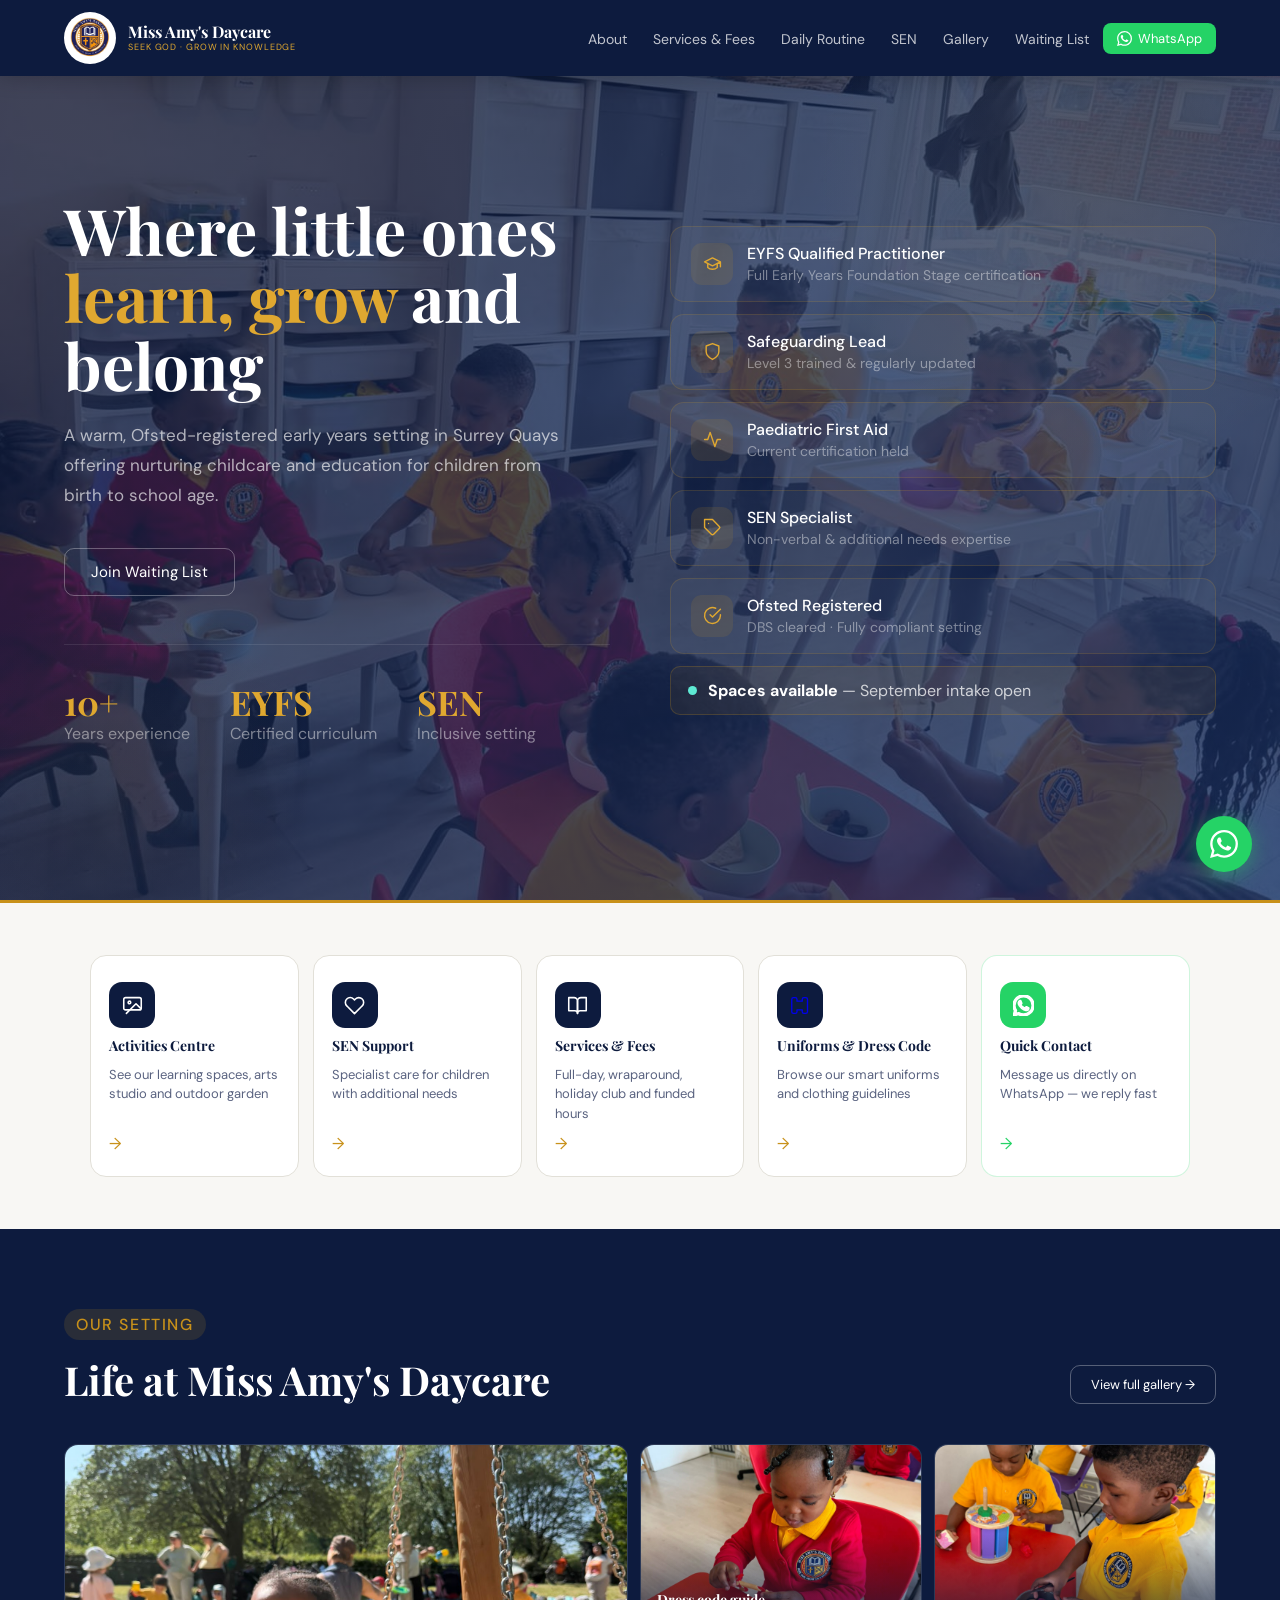
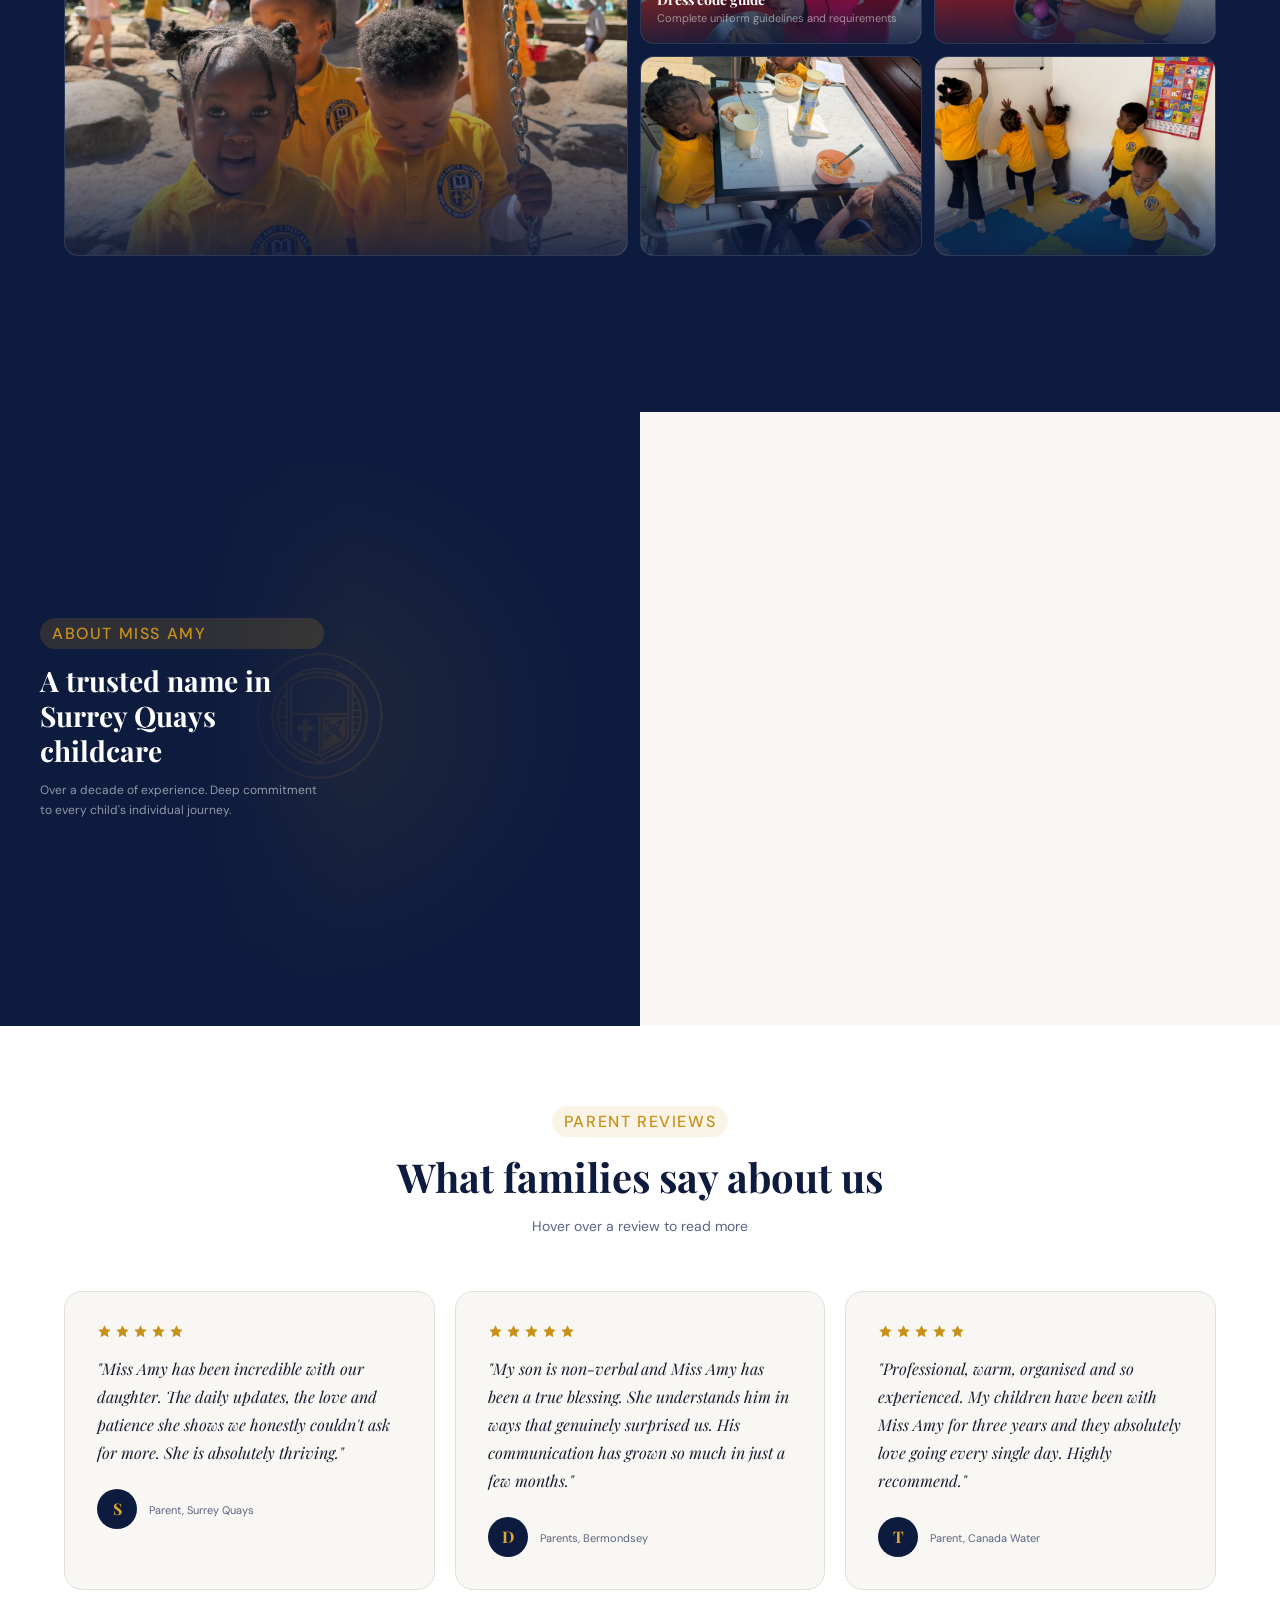
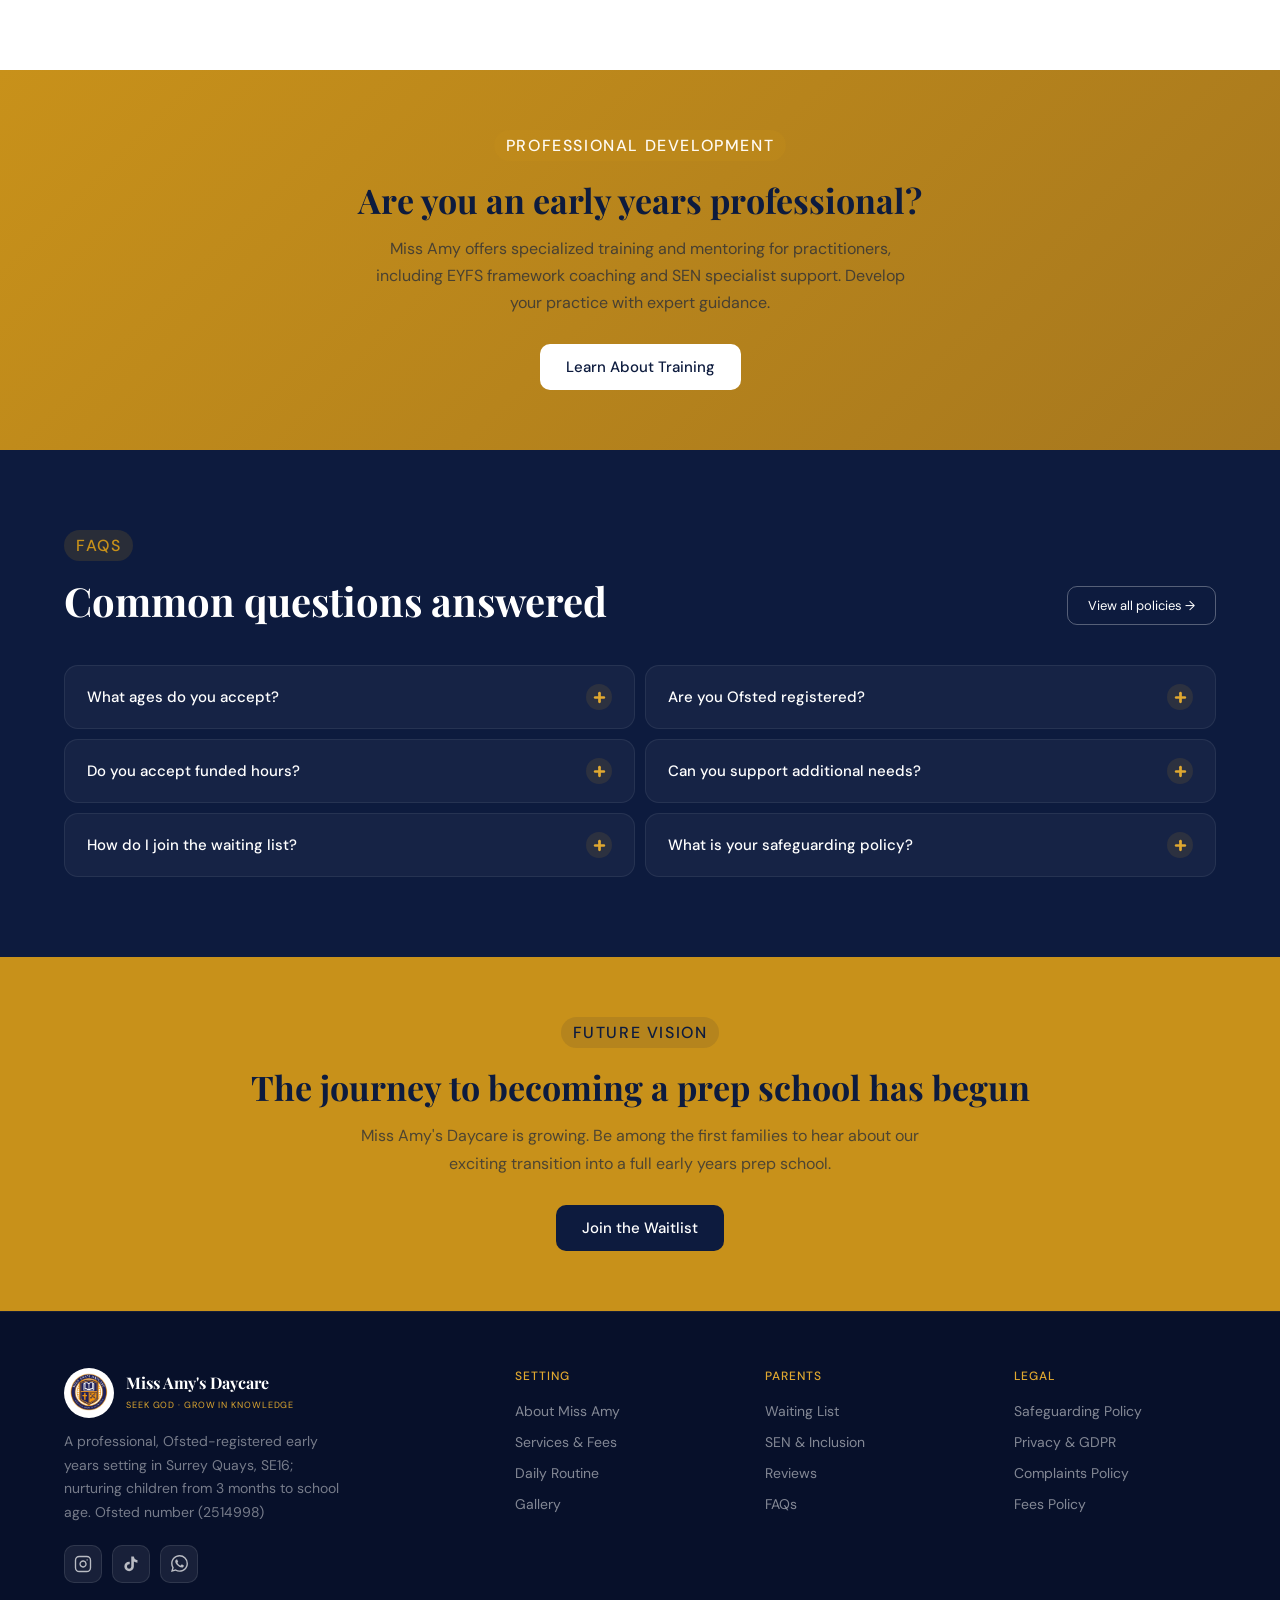
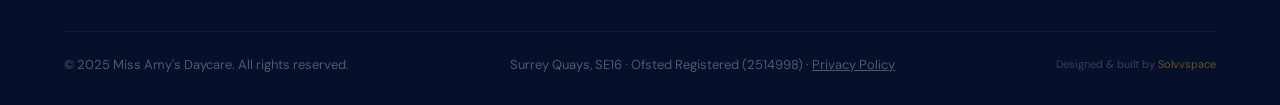
==== commit 762eb8d1: "Website Update Updated the copy of the website" ====
--- a/index.html
+++ b/index.html
@@ -258,8 +258,8 @@
       </div>
       <div class="about-text-side fade-in">
         <p>Miss Amy's Daycare is a professional, Ofsted-registered early years setting in Surrey Quays, SE16. Miss Amy provides a safe, stimulating and deeply nurturing environment where every child is seen, valued and supported.</p>
-        <p>Rooted in the EYFS framework, with specialist experience supporting children with additional needs — including non-verbal and limited speech — Miss Amy's approach is always personal, always intentional.</p>
-        <p>Her long-term vision is to grow from a highly regarded childminding setting into a fully registered early years prep school — raising the standard of early education in the community.</p>
+        <p>Rooted in the EYFS framework, with specialist experience supporting children with additional needs, including non-verbal and limited speech. Miss Amy's approach is always personal, always intentional.</p>
+        <p>Her long-term vision is to grow from a highly regarded childminding setting into a fully registered early years prep school raising the standard of early education in the community.</p>
         <div class="qual-chips">
           <span class="chip gold">Ofsted Registered</span>
           <span class="chip">EYFS Qualified</span>
@@ -290,10 +290,10 @@
           <svg viewBox="0 0 24 24"><polygon points="12,2 15.09,8.26 22,9.27 17,14.14 18.18,21.02 12,17.77 5.82,21.02 7,14.14 2,9.27 8.91,8.26"/></svg>
           <svg viewBox="0 0 24 24"><polygon points="12,2 15.09,8.26 22,9.27 17,14.14 18.18,21.02 12,17.77 5.82,21.02 7,14.14 2,9.27 8.91,8.26"/></svg>
         </div>
-        <blockquote>"Miss Amy has been incredible with our daughter. The daily updates, the love and patience she shows — we honestly couldn't ask for more. She is absolutely thriving."</blockquote>
+        <blockquote>"Miss Amy has been incredible with our daughter. The daily updates, the love and patience she shows we honestly couldn't ask for more. She is absolutely thriving."</blockquote>
         <div class="testi-author">
           <div class="author-av">S</div>
-          <div class="author-info"><h4>Sarah M.</h4><p>Parent, Surrey Quays</p></div>
+          <div class="author-info"><h4></h4><p>Parent, Surrey Quays</p></div>
         </div>
       </div>
       <div class="testi-card fade-in">
@@ -307,7 +307,7 @@
         <blockquote>"My son is non-verbal and Miss Amy has been a true blessing. She understands him in ways that genuinely surprised us. His communication has grown so much in just a few months."</blockquote>
         <div class="testi-author">
           <div class="author-av">D</div>
-          <div class="author-info"><h4>David &amp; Priya K.</h4><p>Parents, Bermondsey</p></div>
+          <div class="author-info"><h4></h4><p>Parents, Bermondsey</p></div>
         </div>
       </div>
       <div class="testi-card fade-in">
@@ -321,7 +321,7 @@
         <blockquote>"Professional, warm, organised and so experienced. My children have been with Miss Amy for three years and they absolutely love going every single day. Highly recommend."</blockquote>
         <div class="testi-author">
           <div class="author-av">T</div>
-          <div class="author-info"><h4>Tracey O.</h4><p>Parent, Canada Water</p></div>
+          <div class="author-info"><h4></h4><p>Parent, Canada Water</p></div>
         </div>
       </div>
     </div>
